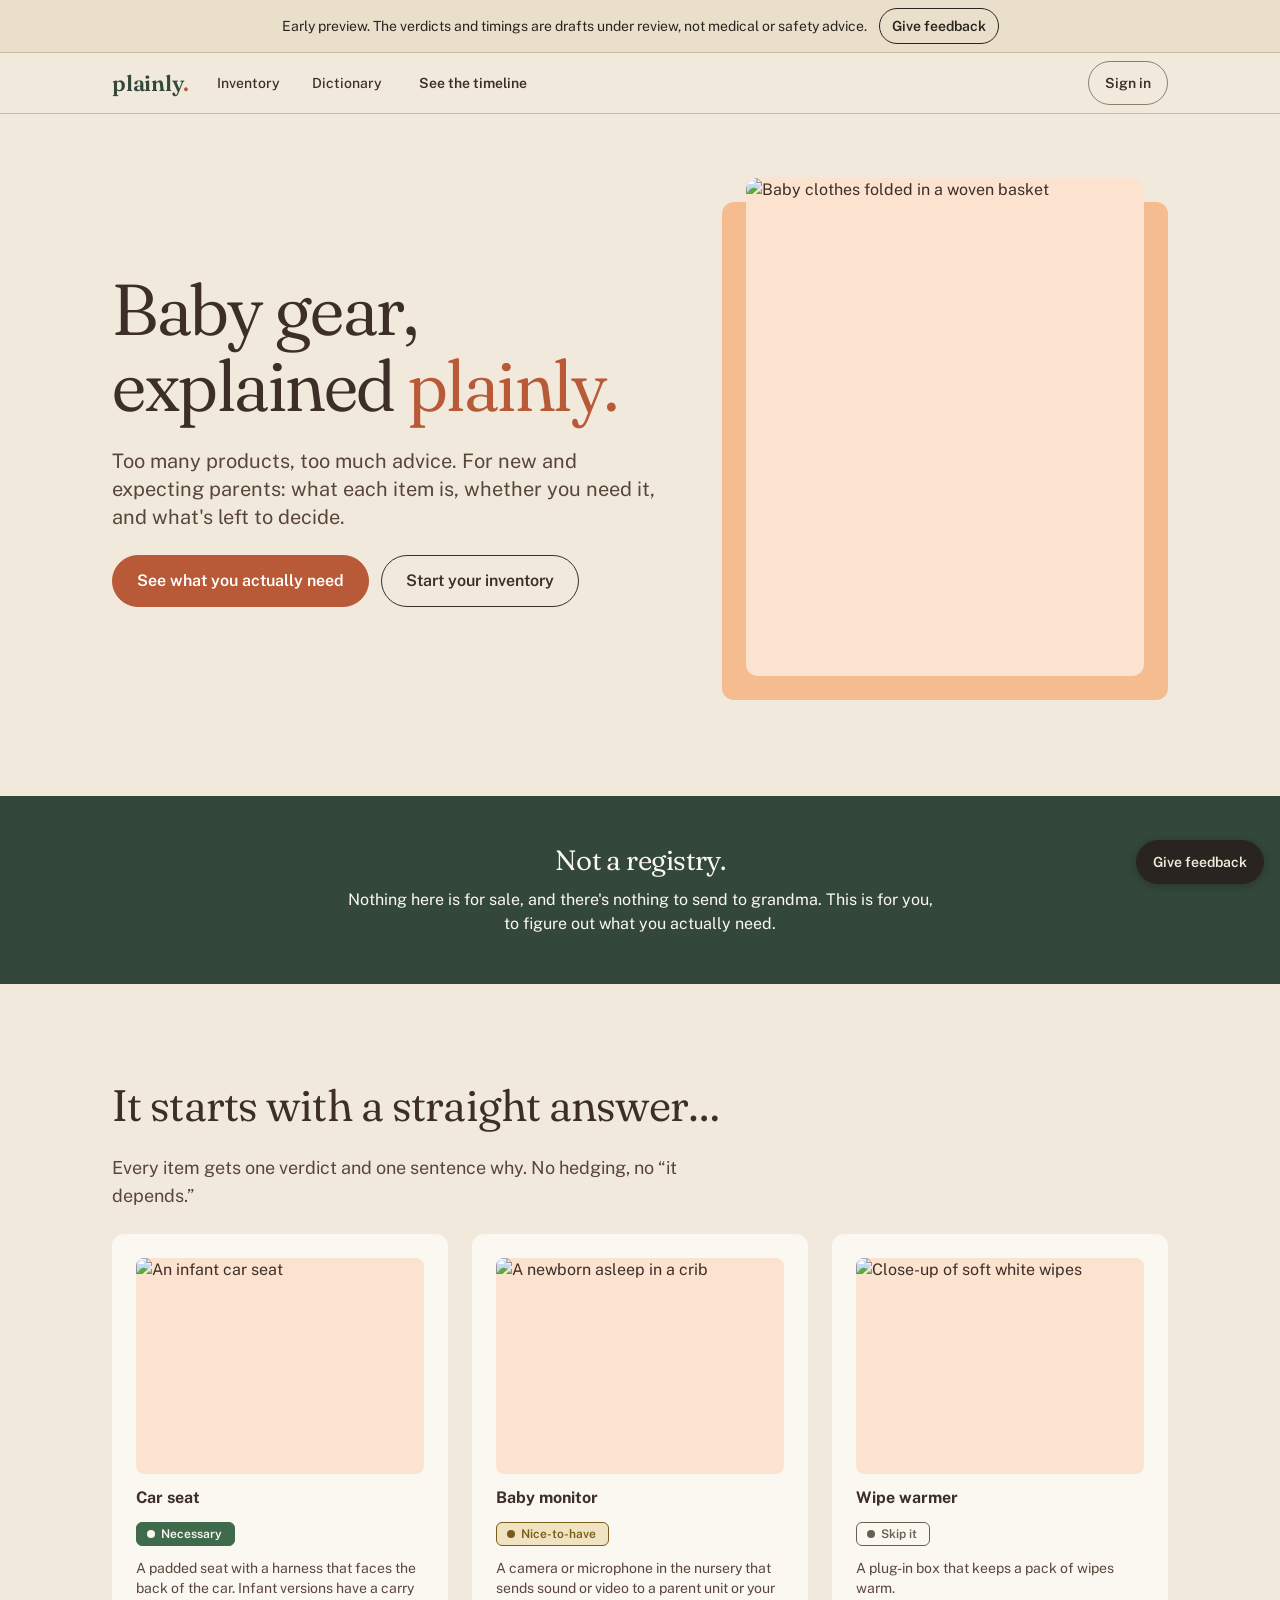
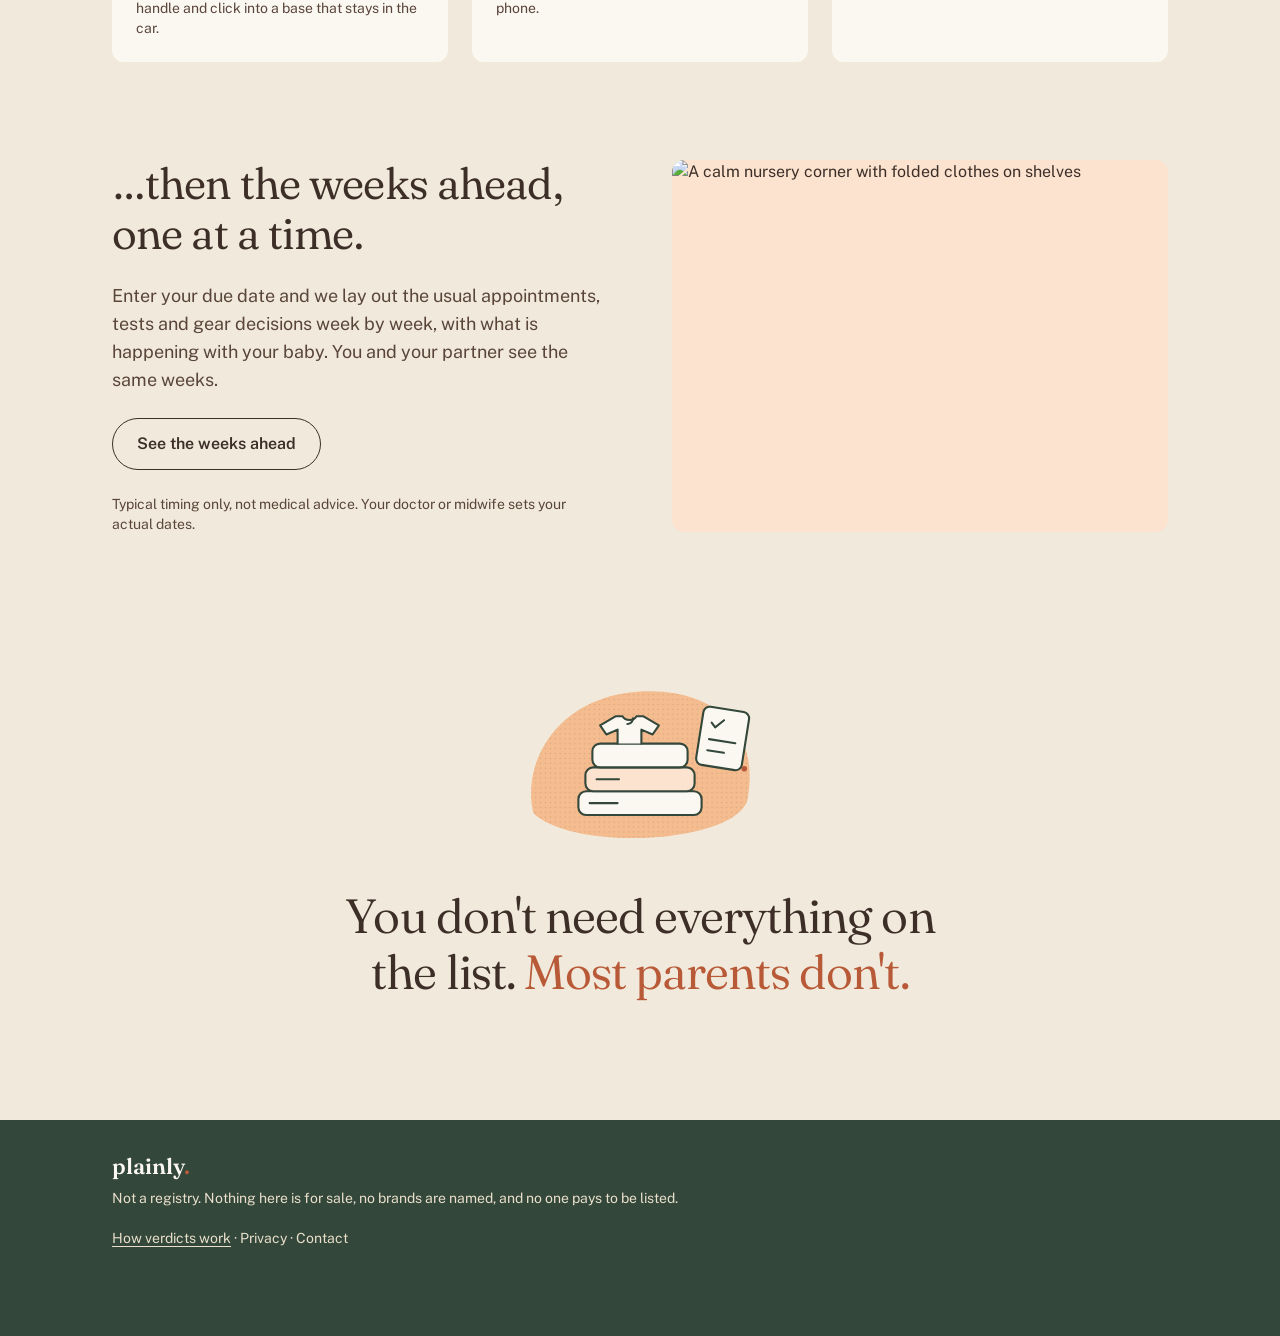
==== index.html @ 9db17088 "Inventory: even 24px card padding, roomier cards, display section headings, Show and search on one r" ====
<!doctype html>
<html lang="en">
<head>
<meta charset="utf-8">
<meta name="viewport" content="width=device-width, initial-scale=1, viewport-fit=cover">
<meta name="robots" content="noindex, nofollow">
<meta name="description" content="Baby gear, explained plainly. What each item is, and whether you need it.">
<style>:root{color-scheme:light} body{margin:0}</style>
<title>Plainly: Baby gear, explained plainly</title>
<link rel="icon" type="image/svg+xml" href="data:image/svg+xml,%3Csvg xmlns='http://www.w3.org/2000/svg' viewBox='0 0 64 64'%3E%3Crect width='64' height='64' rx='14' fill='%2333473A'/%3E%3Ctext x='29' y='44' text-anchor='middle' font-family='Georgia,serif' font-weight='700' font-size='44' fill='%23F1EADC'%3Ep%3C/text%3E%3Ccircle cx='48' cy='41' r='5' fill='%23B85A38'/%3E%3C/svg%3E">
<link rel="preconnect" href="https://fonts.gstatic.com" crossorigin>
<link rel="stylesheet" href="https://fonts.googleapis.com/css2?family=Fraunces:opsz,wght,SOFT@9..144,300..600,0..100&family=Public+Sans:wght@400;500;600;700&display=swap">
<style>
  /* Sizing follows docs/ux-review-wireframe-sizing-01.md: 44px targets, 8 type sizes (12 14 16 20 28 36 40 56), 4px spacing scale. */
  :root{
    /* Brand palette from docs/brand/brand-core.md section 8: oat base, forest secondary, clay accent, mustard CTA, verdict colors. */
    --paper:#F1EADC; --raised:#FBF8F2; --w-ink:#2A2420; --w-soft:#6B5F52; --stroke:#C9BCA3; --control:#8C7F6E; --off:#9A8E7E; --fill:#E9DFCB; --fill-2:#DCD0B8;
    --forest:#33473A; --on-forest:#FBF8F2; --on-forest-soft:#E9DFCB;   /* dark anchor: bands, footer, summary. Never under a clay button (2.2:1) */
    --apricot:#F5BC8F; --apricot-100:#FBE3CF;   /* warm light: hero block, Pregnancy era */
    --mustard:#D9A23A;   /* highlights only, never buttons (brand-core 8) */
    --clay:#B85A38; --clay-hover:#9E4B2E; --on-clay:#FFFFFF;   /* terracotta: priority-1 actions and the logo only */
    --sel:#2A2420; --on-sel:#FBF8F2;   /* selected/pressed states: ink, never brand or verdict colors */
    --r-tag:6px; --r-inner:8px; --r-field:10px; --r-surface:12px; --r-dialog:16px; --r-pill:999px;   /* buttons and chips are pills */
    /* verdict colors: tags only, never on buttons, chips or states. Mustard/gold is reserved for Nice-to-have. */
    --necessary:#3F6B4C; --nice:#7A5C18; --nice-bg:#EFE3C2; --skip:#6B5E50;
    --font-display:'Fraunces', Georgia, serif;
    --font-body:'Public Sans', system-ui, sans-serif;
    --s2:2px; --s4:4px; --s8:8px; --s12:12px; --s16:16px; --s24:24px; --s32:32px; --s20:20px; --s40:40px; --s48:48px; --s64:64px; --s96:96px;   /* spacing scale; sections breathe at 64 (phone) / 96 (desktop), as on wise.com */
    --gutter:16px;
    color-scheme: light;
  }
  *{box-sizing:border-box;}
  html{scroll-padding-top:118px;}
  body{
    margin:0; padding:0; background:var(--paper); color:var(--w-ink); font-family:var(--font-body); font-size:1rem; line-height:1.5rem;
    padding-left:max(0px, env(safe-area-inset-left, 0px)); padding-right:max(0px, env(safe-area-inset-right, 0px));
  }

  /* the prototype frame: one full-width site whose layout responds to its own width via container queries */
  .proto{container-type:inline-size; background:var(--paper); color:var(--w-ink); min-height:100vh; display:flex; flex-direction:column; font-size:1rem; line-height:1.5rem;}
  .proto main{flex:1 0 auto;}
  :where(.proto button, .proto input, .proto select){font:inherit;}
  .proto button:focus-visible, .proto input:focus-visible, .proto select:focus-visible{outline:2px solid var(--w-ink); outline-offset:2px;}
  .sr{position:absolute; width:1px; height:1px; overflow:hidden; clip:rect(0 0 0 0); white-space:nowrap;}
  .sm{font-size:.875rem; line-height:1.25rem; color:var(--w-soft); margin:0;}
  .cap{font-size:.875rem; line-height:1.25rem; font-weight:600; color:var(--w-ink);}

  /* header: two rows on narrow frames, one row from 640px */
  .hdr, .ftr{--edge:max(var(--gutter), calc((100% - 1120px) / 2 + var(--gutter)));}
  .hdr{position:sticky; top:0; z-index:6; display:flex; flex-wrap:wrap; align-items:center; gap:var(--s4) var(--s8); padding:var(--s8) var(--edge); padding-top:max(var(--s8), env(safe-area-inset-top, 0px)); background:var(--paper); border-bottom:1.5px solid var(--stroke);}
  .logo{order:1; margin-right:auto; display:inline-flex; align-items:center; min-height:44px; padding:0 var(--s8) 0 0; border:0; background:none; color:var(--forest); cursor:pointer; font-family:var(--font-display); font-weight:600; font-size:1.375rem; letter-spacing:-0.01em; line-height:1.5rem;}
  .hdr nav{order:3; flex:1 1 100%; display:flex; gap:var(--s8);}
  .navbtn{display:inline-flex; align-items:center; justify-content:center; flex:1 1 0; min-height:44px; padding:0 var(--s8); border:0; background:none; color:inherit; border-radius:var(--r-inner); font-size:.875rem; line-height:1.25rem; font-weight:500; cursor:pointer;}
  .navbtn[aria-current="page"]{font-weight:700; text-decoration:underline; text-underline-offset:5px;}
  .navcta{flex:1.3 1 0; display:inline-flex; align-items:center; justify-content:center; min-height:44px; padding:0 var(--s16); border:1.5px solid transparent; border-radius:var(--r-pill); background:transparent; color:var(--w-ink); font-size:.875rem; line-height:1.25rem; font-weight:600; cursor:pointer; white-space:nowrap;}
  .navcta[aria-current="page"]{text-decoration:underline; text-underline-offset:4px;}
  .navcta .long{display:none;}
  .authbtn{order:2; display:inline-flex; align-items:center; min-height:44px; padding:0 var(--s16); border:1.5px solid var(--control); border-radius:var(--r-pill); background:none; color:inherit; font-size:.875rem; line-height:1.25rem; font-weight:600; cursor:pointer;}
  .acct-menu{position:absolute; right:var(--edge); top:calc(100% - 2px); z-index:2; background:var(--raised); border:1.5px solid var(--stroke); border-radius:var(--r-field); padding:var(--s12) var(--s16); display:grid; gap:var(--s8); min-width:200px;}

  /* pages */
  .page{max-width:1120px; width:100%; margin-inline:auto; padding:var(--s24) var(--gutter) var(--s48); display:grid; gap:var(--s24);}
  .h1{font-family:var(--font-display); font-weight:600; font-size:1.75rem; line-height:2rem; letter-spacing:-0.01em; margin:0; text-wrap:balance;}
  .h1.display{font-size:2.25rem; line-height:2.5rem;}
  .sec-h, .how-h{font-family:var(--font-display); font-weight:600; font-size:1.25rem; line-height:1.5rem; margin:0;}
  .sub{color:var(--w-soft); margin:var(--s4) 0 0;}
  .field{width:100%; min-height:44px; border:1.5px solid var(--control); border-radius:var(--r-field); background:var(--raised); color:inherit; padding:0 var(--s16); font-size:1rem; line-height:1.5rem;}
  textarea.field{padding:var(--s12) var(--s16); min-height:110px;}
  .field::placeholder{color:var(--w-soft); opacity:1;}
  .chips{display:flex; flex-wrap:wrap; gap:var(--s8);}
  .chip{position:relative; display:inline-flex; align-items:center; min-height:36px; padding:0 var(--s12); border:1.5px solid var(--control); border-radius:var(--r-pill); background:var(--raised); color:inherit; font-size:.875rem; line-height:1.25rem; font-weight:500; cursor:pointer;}
  .chip::before{content:""; position:absolute; inset:-4px 0;}
  .chip[aria-pressed="true"]{background:var(--sel); color:var(--on-sel); border-color:var(--sel);}
  /* baby's-age chips: one brand color per age (oat, terracotta, mustard, forest, warm taupe), tint when off, deep fill + white when on */
  .chip.age{gap:6px; padding:0 var(--s16) 0 var(--s12); border-color:transparent; background:var(--a-tint); color:var(--a-ink); font-weight:600;}
  .chip.age[aria-pressed="true"]{background:var(--a-deep); border-color:var(--a-deep); color:#FFFFFF;}
  .chip.age:not([aria-pressed="true"]):hover{background:var(--a-tint); border-color:var(--a-ink);}
  .age-ico{width:16px; height:16px; flex:none; fill:none; stroke:currentColor; stroke-width:1.8; stroke-linecap:round; stroke-linejoin:round;}
  .age-all{--a-tint:#E6DED0; --a-ink:#3D352E; --a-deep:#2A2420;}
  .age-nb{--a-tint:#F2DDD3; --a-ink:#8C4128; --a-deep:var(--clay);}
  .age-m03{--a-tint:#F3E6C6; --a-ink:#6B4F12; --a-deep:#8C6B1F;}
  .age-m36{--a-tint:#DCE3DA; --a-ink:#33473A; --a-deep:#33473A;}
  .age-m6{--a-tint:#E5DDD2; --a-ink:#4E443A; --a-deep:#6B5F52;}
  .controls{display:grid; gap:var(--s12);}
  .az{display:flex; flex-wrap:wrap; gap:var(--s4);}
  .az button{border:0; background:none; color:inherit; font-size:.875rem; line-height:1.25rem; font-weight:600; width:36px; height:44px; cursor:pointer; border-radius:var(--r-tag); text-decoration:underline; text-underline-offset:3px;}
  .letter{font-family:var(--font-display); font-size:1.75rem; line-height:2rem; font-weight:400; color:var(--w-ink); padding:var(--s40) 0 var(--s12); border-bottom:1.5px solid var(--stroke); margin:0;}
  .letter:first-child{padding-top:var(--s8);}

  .img{border:1.5px solid var(--stroke); border-radius:var(--r-inner); background-color:var(--fill);
    background-image:
      linear-gradient(to top right, transparent calc(50% - .75px), var(--stroke) calc(50% - .75px), var(--stroke) calc(50% + .75px), transparent calc(50% + .75px)),
      linear-gradient(to bottom right, transparent calc(50% - .75px), var(--stroke) calc(50% - .75px), var(--stroke) calc(50% + .75px), transparent calc(50% + .75px)); display:block;}
  .thumb{width:48px; height:48px; flex:none;}
  .img.big{aspect-ratio:4/3; width:100%;}

  /* verdict tags: three shapes, not just three glyphs. Necessary is filled, Nice-to-have is outlined with a dot, Skip it is a quiet empty circle. */
  /* verdict tags: 24px, 6px corners (labels, not buttons), roomier inside like Airbnb's tags.
     Same circle icon on all three until an icon set is chosen; the word and the color carry the verdict. */
  .v{display:inline-flex; justify-self:start; width:fit-content; align-items:center; gap:6px; min-height:24px; padding:0 var(--s12) 0 10px; border:1.5px solid var(--stroke); border-radius:var(--r-tag); background:var(--raised); color:var(--w-ink); font-size:.75rem; line-height:1rem; font-weight:600; white-space:nowrap;}
  .mk{display:inline-block; width:8px; height:8px; border-radius:50%; background:currentColor; flex:none;}
  /* verdict colors from brand-core: Necessary green, Nice-to-have gold, Skip it muted warm gray (never red) */
  .v-nec{background:var(--necessary); border-color:var(--necessary); color:var(--raised);}
  .v-nice{border-color:var(--nice); background:var(--nice-bg); color:var(--nice);}
  .v-dep{color:var(--skip); border-color:var(--skip);}
  .have-tag{font-size:.75rem; line-height:1rem; font-weight:600; color:var(--w-ink);}

  .item{border-bottom:1px solid var(--fill-2);}
  .item .item-head{padding:var(--s20) 0;}
  .item-head, .card-head{display:flex; align-items:center; gap:var(--s12); width:100%; min-height:44px; background:none; border:0; color:inherit; text-align:left; cursor:pointer; padding:var(--s12) 0;}
  .txt{display:grid; gap:var(--s4); min-width:0; flex:1;}
  .line1{display:flex; flex-wrap:wrap; align-items:center; gap:var(--s4) var(--s8);}
  .name{font-weight:600;}
  .desc{color:var(--w-soft); font-size:.875rem; line-height:1.375rem; font-weight:400; display:-webkit-box; -webkit-line-clamp:2; -webkit-box-orient:vertical; overflow:hidden;}
  .is-open .desc{display:block; -webkit-line-clamp:unset;}
  .chev{flex:none; transition:transform .15s; font-size:.875rem;}
  .is-open > h3 .chev, .is-open > .item-h .chev{transform:rotate(180deg);}
  h3.item-h, h3.ch{margin:0; font-size:inherit;}
  .detail{padding:var(--s4) 0 var(--s24); display:grid; gap:var(--s16);}
  .detail[hidden]{display:none;}
  .dtext{display:grid; gap:var(--s12); min-width:0;}
  .dtext p{margin:0; line-height:1.625rem;}
  .lead{font-weight:500;}
  .facts{display:grid; grid-template-columns:1fr 1fr; gap:var(--s8); margin:0;}
  .facts.one{grid-template-columns:1fr;}
  .facts div{background:var(--paper); border:0; border-radius:var(--r-inner); padding:var(--s8) var(--s12); display:grid; gap:var(--s2);}
  .facts dt{font-size:.875rem; line-height:1.25rem; font-weight:600; color:var(--w-ink);}
  .facts dd{margin:0; font-weight:600;}
  .safety{background:var(--paper); display:flex; gap:var(--s8); align-items:flex-start; border:0; border-radius:var(--r-inner); padding:var(--s8) var(--s12);}
  .ico{width:16px; height:16px; stroke:currentColor; fill:none; stroke-width:1.6; stroke-linecap:round; stroke-linejoin:round; flex:none; margin-top:var(--s2);}
  .actions{display:flex; flex-wrap:wrap; align-items:center; gap:var(--s8) var(--s12);}
  .btn{display:inline-flex; align-items:center; justify-content:center; min-height:44px; padding:0 var(--s16); border:1.5px solid var(--control); border-radius:var(--r-pill); background:var(--raised); color:inherit; font-size:.875rem; line-height:1.25rem; font-weight:600; cursor:pointer;}
  .btn.primary{background:var(--clay); color:var(--on-clay); border-color:var(--clay);}
  .btn.quiet{border-color:transparent; text-decoration:underline; text-underline-offset:3px;}
  /* priority 2 (as on wise.com): outline only, ink border on a transparent fill; one filled primary per section */
  .btn.secondary, .btn.cta{background:transparent; color:var(--w-ink); border-color:var(--w-ink);}
  .btn.big{min-height:52px; padding:0 var(--s24); border-radius:var(--r-pill); font-size:1rem; line-height:1.5rem;}
  .btn:disabled{border-color:var(--stroke); color:var(--off); cursor:default;}
  .linkbtn{min-height:44px; min-width:88px; margin-inline:calc(var(--s12) * -1); padding:0 var(--s12); border:0; background:none; color:var(--w-soft); font-size:.875rem; line-height:1.25rem; text-decoration:underline; text-underline-offset:3px; cursor:pointer;}

  .sum{background:var(--forest); color:var(--on-forest); border:0; border-radius:var(--r-surface); padding:var(--s20); display:grid; gap:var(--s8);}
  .sum strong{font-size:1.125rem; line-height:1.5rem;}
  .sum .sm{color:var(--on-forest-soft);}
  .ctl-label{display:block; margin-bottom:var(--s8);}
  #ilist{display:grid; gap:var(--s40);}
  .inv-ctl{display:grid; gap:var(--s24);}
  .inv-row{display:grid; gap:var(--s24); align-items:end;}
  .grp{display:grid; gap:var(--s24); align-content:start;}
  .grp > h2{margin:0; padding:0; font-family:var(--font-display); font-size:1.75rem; line-height:2rem; font-weight:400;}
  .cards{display:grid; gap:var(--s16); grid-template-columns:1fr;}
  .card{background:var(--raised); border:0; border-radius:var(--r-surface); padding:var(--s8) var(--s20) var(--s20); display:grid; gap:var(--s16); align-content:start; min-width:0;}
  .card.is-have{background:var(--fill);}
  .card.is-nfu .thumb, .card.is-nfu .name{opacity:.62;}
  .qrow{display:flex; align-items:flex-end; justify-content:space-between; gap:var(--s8); flex-wrap:wrap;}
  .qty{display:grid; gap:var(--s4);}
  .stepper{display:inline-grid; grid-template-columns:44px 56px 44px; border:1.5px solid var(--control); border-radius:var(--r-pill); overflow:hidden;}
  .stepper button{height:44px; border:0; background:var(--raised); color:inherit; font-size:1.25rem; line-height:1.5rem; cursor:pointer;}
  .stepper button:disabled{color:var(--off); cursor:default;}
  .qty-in{height:44px; width:100%; text-align:center; border:0; border-inline:1.5px solid var(--control); background:var(--raised); color:inherit; font-size:1rem; line-height:1.5rem; font-weight:700; -moz-appearance:textfield;}
  .qty-in::-webkit-inner-spin-button, .qty-in::-webkit-outer-spin-button{-webkit-appearance:none; margin:0;}
  .brk{padding-top:var(--s4);}
  .readout{font-weight:600;}
  .mark{display:grid; grid-template-columns:1fr 1fr; border:1.5px solid var(--control); border-radius:var(--r-pill); overflow:hidden; margin-top:var(--s4);}
  .mark button{height:44px; border:0; background:var(--raised); color:inherit; font-size:.875rem; line-height:1.25rem; font-weight:600; cursor:pointer;}
  .mark button + button{border-left:1.5px solid var(--control);}
  .mark button[aria-pressed="true"]{background:var(--sel); color:var(--on-sel);}
  .mark button[aria-pressed="true"]::before{content:"\2713\00a0";}
  .stepper button:focus-visible, .stepper .qty-in:focus-visible, .mark button:focus-visible{outline-offset:-4px;}
  .skip{position:absolute; left:-9999px; top:var(--s8); z-index:20; min-height:44px; padding:0 var(--s16); border:1.5px solid var(--w-ink); border-radius:var(--r-pill); background:var(--w-ink); color:var(--paper); font:600 .875rem/1.25rem var(--font-body); cursor:pointer;}
  .skip:focus{left:var(--s8);}

  .box{background:var(--raised); border:0; border-radius:var(--r-field); padding:var(--s16) var(--s20);}
  .ftr{display:grid; gap:var(--s8); padding:var(--s32) var(--edge) var(--s48); background:var(--forest); color:var(--on-forest-soft); font-size:.875rem; line-height:1.25rem;}
  .ftr .flogo{font-family:var(--font-display); font-weight:600; font-size:1.375rem; line-height:1.75rem; color:var(--on-forest);}
  .ftr .flogo .dot{color:var(--clay);}
  .ftr .flink:focus-visible{outline-color:var(--on-forest);}

  dialog{border:1.5px solid var(--stroke); border-radius:var(--r-dialog); background:var(--raised); color:var(--w-ink); padding:var(--s24); width:min(92vw, 360px); font-family:var(--font-body); font-size:1rem; line-height:1.5rem;}
  dialog::backdrop{background:rgba(0,0,0,.5);}
  /* Inventory item panel: right side on desktop, bottom sheet on phones */
  .ipanel{position:fixed; inset:0 0 0 auto; margin:0; width:min(480px, 100vw); max-width:none; height:100dvh; max-height:none; padding:0; border:0; border-radius:var(--r-dialog) 0 0 var(--r-dialog); background:var(--raised); color:var(--w-ink); box-shadow:-12px 0 40px rgba(42,36,32,.18); overflow:auto; font-family:var(--font-body);}
  .ipanel::backdrop{background:rgba(42,36,32,.32);}
  .ipanel.is-phone{inset:auto 0 0 0; width:100vw; height:92dvh; border-radius:var(--r-dialog) var(--r-dialog) 0 0; box-shadow:0 -12px 40px rgba(42,36,32,.2);}
  .ip-inner{min-height:100%;}
  .ip{position:relative; display:grid; gap:var(--s16); padding:var(--s24) var(--s24) var(--s32);}
  .ip .ph-big{aspect-ratio:4/3;}
  .ip-x{position:absolute; top:var(--s12); right:var(--s12); z-index:1; width:44px; height:44px; border:0; border-radius:var(--r-pill); background:color-mix(in srgb, var(--raised) 88%, transparent); color:inherit; font-size:1.1rem; cursor:pointer;}
  .ip-head{display:grid; gap:var(--s8);}
  .ip-title{margin:0; font-family:var(--font-display); font-weight:400; font-size:1.75rem; line-height:2rem;}
  .ip .dtext{gap:var(--s12);}
  .card.is-panel{box-shadow:0 0 0 2px var(--w-ink);}
  .card-head .chev{font-size:1.1rem;}
  dialog .stack{display:grid; gap:var(--s12);}
  dialog h2{margin:0; font-size:1rem; line-height:1.5rem; font-weight:700;}
  dialog button, dialog input{font-family:inherit;}

  /* home */
  .home{gap:var(--s64); padding-top:var(--s40); padding-bottom:var(--s64);}
  .hero-grid{display:grid; gap:var(--s24); align-items:center;}
  .hero-copy{display:grid; gap:var(--s24); align-content:center;}
  .lead2{text-wrap:pretty; margin:0; font-size:1rem; line-height:1.5rem; color:var(--w-soft); max-width:46ch;}
  .hero-img{aspect-ratio:4/3; width:100%; background-color:var(--apricot); border-color:transparent;}
  .hl{color:var(--clay);}
  /* ---- variant B: lighter, larger serif; warm brown text; story headings; illustration instead of a box ---- */
  .vb{--w-ink:#3D2F28; --w-soft:#5A453B;}
  .vb .h1, .vb .sec-h, .vb .band-h, .vb .era-h{font-weight:360; font-variation-settings:'SOFT' 50; letter-spacing:-0.02em;}
  .vb .h1.display{font-size:3rem; line-height:3.25rem;}
  .vb .sec-h.story{font-size:2rem; line-height:2.375rem;}
  .vb .story-sub{margin:0; max-width:56ch; color:var(--w-soft); font-size:1.125rem; line-height:1.75rem;}
  .vb .hero-art{width:100%; height:auto;}
  .vb .img.tint{background:var(--apricot-100); background-image:none; border-color:transparent;}
  .vb .closer{text-align:center; padding-block:var(--s24); justify-items:center;}
  .vb .closer-art{width:min(280px, 70%); height:auto;}
  .ph{display:block; overflow:hidden; border-radius:var(--r-surface); background:var(--apricot-100);}
  .ph img{display:block; width:100%; height:100%; object-fit:cover;}
  .ph-card{aspect-ratio:4/3; border-radius:var(--r-inner);}
  .ph-thumb{width:48px; height:48px; flex:none; border-radius:var(--r-inner); transition:width .28s ease, margin .28s ease, opacity .18s ease;}
  /* when an item is open its picture is shown large below, so the thumbnail steps aside (header height stays the same) */
  .item.is-open:not(.is-closing) .ph-thumb, .card.is-open:not(.is-closing) .ph-thumb{width:0; margin-right:calc(-1 * var(--s12)); opacity:0;}
  .is-closing .ph-thumb{opacity:0; transition:width .22s ease, margin .22s ease;}   /* slot reopens while the big picture flies back into it */
  @media (prefers-reduced-motion: reduce){ .ph-thumb{transition:none;} }
  .ph-big{aspect-ratio:4/3; width:100%; border-radius:var(--r-inner);}
  .era{display:grid; gap:var(--s16); align-items:center; border-radius:var(--r-surface); padding:var(--s24); margin:var(--s24) 0 0;}
  .era .era-h{margin:0; padding:0; background:none; border-radius:0; color:inherit;}
  .ph-era{aspect-ratio:16/9; border-radius:var(--r-inner);}
  .how-intro{display:grid; gap:var(--s24); align-items:center;}
  .ph-how{aspect-ratio:4/3;}
  .hero-photo{position:relative; padding:0 0 var(--s24) var(--s24);}
  .hero-photo::before{content:""; position:absolute; inset:var(--s24) 0 0 0; background:var(--apricot); border-radius:var(--r-surface);}
  .ph-hero{position:relative; aspect-ratio:4/5; margin:0 var(--s24) 0 0;}
  .ph-weeks{aspect-ratio:4/3;}
  .vb .split{display:grid; gap:var(--s32); align-items:center;}
  .vb .split-copy{display:grid; gap:var(--s24); align-content:start;}
  .vb .closer-line{margin:0; font-family:var(--font-display); font-weight:360; font-size:2rem; line-height:2.5rem; letter-spacing:-0.02em; text-wrap:balance;}   /* one emphasised word in a large headline (clay is 3.85:1 on oat: large text only) */
  .logo .dot{color:var(--clay);}
  /* full-width colour bands: break out of the page column to the frame edges */
  .band{margin-inline:calc(50% - 50cqw); padding:var(--s48) max(var(--gutter), calc(50cqw - 560px + var(--gutter))); display:grid; gap:var(--s12); justify-items:center; text-align:center;}
  .band p{margin:0; max-width:60ch;}
  .band-h{margin:0; font-family:var(--font-display); font-weight:600; font-size:1.75rem; line-height:2rem; text-wrap:balance;}
  .band-forest{background:var(--forest); color:var(--on-forest);}
  .band-left{justify-items:start; text-align:left;}
  .vdef{border-top:4px solid var(--stroke);}
  .vdef-nec{border-top-color:var(--necessary);} .vdef-nice{border-top-color:var(--nice);} .vdef-dep{border-top-color:var(--skip);}
  .sec{display:grid; gap:var(--s24);}
  .cards3{display:grid; grid-template-columns:1fr; gap:var(--s16);}
  .mini{background:var(--raised); border:0; border-radius:var(--r-surface); padding:var(--s20); display:grid; gap:var(--s12); align-content:start;}
  .mini .img{aspect-ratio:16/9;}
  .mini .name{font-weight:700;}
  .how-steps{list-style:none; padding:0; margin:0; display:grid; gap:var(--s16); counter-reset:step;}
  .how-steps li{background:var(--raised); counter-increment:step; border:0; border-radius:var(--r-surface); padding:var(--s20); display:grid; gap:var(--s12); align-content:start;}
  .how-steps li::before{content:counter(step); width:28px; height:28px; border:1.5px solid var(--stroke); border-radius:50%; display:grid; place-items:center; font-weight:700; font-size:.875rem; line-height:1.25rem;}
  .how-steps li span{color:var(--w-soft);}
  .how{display:grid; gap:var(--s16);}
  .vdefs{margin:0; display:grid; gap:var(--s16);}
  .vdefs dd{margin:var(--s8) 0 0;}
  .plain-list{margin:0; padding-left:20px; display:grid; gap:var(--s8);}
  .how-page{max-width:760px;}
  .ftr .flink{min-height:44px; padding:0; border:0; background:none; color:inherit; font:inherit; text-decoration:underline; text-underline-offset:3px; cursor:pointer;}

  /* timeline */
  .notice{background:var(--raised); margin:0; border:0; border-radius:var(--r-field); padding:var(--s16) var(--s20); font-size:.875rem; line-height:1.25rem; color:var(--w-soft);}
  .datebox{display:grid; gap:var(--s8);}
  .daterow{display:flex; gap:var(--s8); align-items:center; flex-wrap:wrap;}
  .daterow .field{width:auto; flex:0 1 190px;}
  .tlctl{display:grid; gap:var(--s8);}
  .tcols{display:grid; grid-template-columns:repeat(5, minmax(0, 1fr)); gap:var(--s24); align-items:start;}
  .tcol{background:var(--raised); border:0; border-radius:var(--r-surface); padding:0 0 var(--s12); display:grid; gap:var(--s8); align-content:start; min-width:0; margin-bottom:var(--s16);}
  .tcols .tcol{margin-bottom:0;}
  .tcol.is-now{border-top:5px solid var(--w-ink);}
  .tcol.past{background-image:repeating-linear-gradient(135deg, transparent 0 7px, var(--fill) 7px 8px);}
  .tcol-h{padding:var(--s12) var(--s12) 0; display:grid; gap:var(--s2);}
  .tcol-h .wk{margin:0; font-size:1rem; line-height:1.5rem; font-weight:700;}
  .tcol-empty{padding:0 var(--s12); margin:0;}
  .tl-gap{margin:0 0 var(--s16); padding:var(--s4);}
  .tl-pager{display:flex; align-items:center; justify-content:space-between; gap:var(--s8); margin-bottom:var(--s16); flex-wrap:wrap;}
  .tc{border:0; border-left:5px solid var(--stroke); border-radius:var(--r-field); padding:var(--s12) var(--s16) 0; margin:0 var(--s8); display:grid; gap:var(--s4); background:var(--raised); min-width:0;}
  .tc-gear{border-left-color:var(--clay);}
  .tc-visit, .tc-test{border-left-color:var(--w-ink);}
  .tc-top{display:flex; justify-content:space-between; align-items:center; gap:var(--s8); flex-wrap:wrap;}
  .tc-label{display:inline-flex; align-items:center; gap:var(--s4); font-size:.875rem; line-height:1.25rem; font-weight:600; color:var(--w-ink);}
  .tc-label .ico{margin-top:0;}
  .tc-tag{font-size:.75rem; line-height:1rem; font-weight:600; border:1.5px dashed var(--stroke); border-radius:var(--r-tag); padding:0 var(--s8);}
  .tc-title{margin:0; font-size:.875rem; line-height:1.25rem; font-weight:700;}
  .tc-time{margin:0; font-size:.875rem; line-height:1.25rem; color:var(--w-soft);}
  .tc-pill{margin:var(--s4) 0 0;}
  .tc-more{justify-self:start; min-height:44px; min-width:88px; padding:0; border:0; background:none; text-align:left; font-size:.875rem; line-height:1.25rem; font-weight:600; text-decoration:underline; text-underline-offset:3px; cursor:pointer; color:inherit;}
  .tc-detail{display:grid; gap:var(--s8); font-size:.875rem; line-height:1.25rem; padding:var(--s8) 0 var(--s12); border-top:1px dashed var(--stroke);}
  .tc-detail[hidden]{display:none;}
  .tc-detail p{margin:0;}
  .srcs{margin:0; padding-left:18px; display:grid; gap:var(--s4); font-size:.875rem; line-height:1.25rem;}
  .srcs li{min-height:24px;}
  .srcs a{display:inline-block; padding:2px 0; color:inherit; overflow-wrap:anywhere;}
  #tlbody{min-width:0;}
  .tl{background:var(--raised); border-radius:var(--r-surface); padding:var(--s20) 0 var(--s16); display:grid; gap:var(--s12); min-width:0;}
  .tl-nav{display:flex; flex-wrap:wrap; align-items:center; justify-content:space-between; gap:var(--s8); padding-inline:var(--s20);}
  .tl-nav .btns{display:flex; gap:var(--s8);}
  .tl-nav .btn[data-dir]{min-width:44px; padding:0;}
  .track{position:relative; overflow-x:auto; scroll-snap-type:x mandatory; scroll-padding-inline:var(--s20); padding:var(--s4) var(--s20) var(--s12); overscroll-behavior-x:contain;}
  .track:focus-visible{outline:2px solid var(--w-ink); outline-offset:-2px;}
  .tgrid{--colw:clamp(260px, 80cqi, 320px); display:grid; grid-template-columns:repeat(var(--cols), var(--colw)); column-gap:var(--s16); width:max-content;}
  .tgrid > .era-l{grid-row:1; margin:0 0 var(--s8); padding:0 0 var(--s8); font-family:var(--font-display); font-weight:400; font-size:1.25rem; line-height:1.5rem; border-bottom:1.5px solid var(--stroke);}
  .tgrid > .era-l span{position:sticky; left:var(--s20);}
  .lanes{grid-row:2; grid-column:1 / -1; display:grid; grid-template-columns:subgrid; grid-auto-rows:50px; padding-bottom:var(--s8); transition:grid-template-rows .2s ease;}
  .lanes .bar{align-self:start;}
  .bar.is-off{visibility:hidden;}
  .bar{display:flex; flex-direction:column; align-items:center; justify-content:center; text-align:center; gap:0; min-width:0; min-height:44px; padding:var(--s4) var(--s12); border:0; border-radius:8px; font:inherit; font-size:.875rem; line-height:1.25rem; cursor:pointer;}
  .bar-in{display:grid; justify-items:center; max-width:100%; min-width:0; will-change:transform;}
  .bar b{font-weight:600; max-width:100%; overflow:hidden; text-overflow:ellipsis; white-space:nowrap;}
  .bar span{font-size:.8125rem; opacity:.9;}
  .bar-visit{background:var(--forest); color:var(--on-forest);}
  .bar-test{background:var(--fill-2); color:var(--w-ink);}
  .bar-gear{background:var(--paper); color:var(--w-ink); box-shadow:inset 0 0 0 1.5px var(--stroke);}
  .bar[aria-expanded="true"]{box-shadow:inset 0 0 0 3px var(--clay);}
  .bar:hover b{text-decoration:underline; text-underline-offset:3px;}
  .wk{grid-row:3; align-self:start; scroll-snap-align:start; border-radius:var(--r-surface); padding:var(--s20); display:grid; gap:var(--s16); align-content:start; min-width:0; --sec:var(--w-soft); scroll-margin-inline:var(--s20);}
  .t-peach{background:var(--apricot-100);}
  .t-oat{background:var(--fill);}
  .t-apricot{background:var(--apricot); --sec:var(--w-ink);}   /* grey text is only 3.7:1 on apricot, so secondary text stays ink */
  .t-paper{background:var(--paper);}
  .t-forest{background:var(--forest); color:var(--on-forest); --sec:var(--on-forest-soft);}
  .wk.is-now{box-shadow:inset 0 0 0 3px var(--w-ink);}
  .t-forest.is-now{box-shadow:inset 0 0 0 3px var(--apricot);}
  .wk:focus{outline:2px solid var(--w-ink); outline-offset:2px;}
  .wk-top{display:grid; gap:var(--s2);}
  .wk-n{margin:0; font-family:var(--font-display); font-weight:400; font-size:1.75rem; line-height:2rem; letter-spacing:-0.01em;}
  .wk .sm, .wk .cap{color:var(--sec);}
  .wk p{margin:0; line-height:1.625rem;}
  .wk-sec{display:grid; gap:var(--s4);}
  .wk-sec h4, .wk-top p{margin:0;}
  .wk .tc-detail{border-top-color:currentColor;}
  .wk .srcs a, .tl-detail .srcs a{color:inherit;}
  .now-tag{font-size:.875rem; line-height:1.25rem; font-weight:700;}
  .tl-any{margin:0 var(--s20); padding:var(--s12) var(--s16); border-radius:var(--r-inner); background:var(--paper);}
  .tl-detail{margin:0 var(--s20); padding:var(--s16) var(--s20) var(--s20); border-radius:var(--r-inner); background:var(--paper); display:grid; gap:var(--s8);}
  .tl-detail[hidden]{display:none;}
  .tl-detail h2{margin:0; font-family:var(--font-display); font-weight:400; font-size:1.25rem; line-height:1.5rem;}
  .tl-detail p{margin:0;}
  .wlist{list-style:none; margin:0; padding:0; display:grid; gap:var(--s12);}
  .wi{display:flex; gap:var(--s12); align-items:flex-start;}
  .wi .ico{margin-top:4px;}
  .wi-txt{display:grid; gap:var(--s2); min-width:0; flex:1;}
  .wi-title{font-weight:600;}
  .wk-head{display:flex; align-items:center; gap:var(--s8);}
  .wk-head .btn{min-width:44px; padding:0;}
  .wk-title{flex:1; display:grid; gap:var(--s4); min-width:0;}
  .wk-group{display:grid; gap:var(--s8); margin-top:var(--s12);}
  .wk-group > h2{margin:0;}
  .wk-cards{display:grid; gap:var(--s16);}
  .wk-cards .tc{margin:0;}

  /* hover */
  .navbtn:hover, .authbtn:hover, .navcta:hover, .chip:not([aria-pressed="true"]):hover, .linkbtn:hover, .btn:hover:not(.primary):not(:disabled){background-color:var(--fill);}
  .item-head:hover .name, .card-head:hover .name{text-decoration:underline; text-underline-offset:3px;}
  .btn.primary:hover{background:var(--clay-hover); border-color:var(--clay-hover);}

  @container (min-width: 640px){
    .vb .h1.display{font-size:4.5rem; line-height:4.75rem;}
    .vb .sec-h.story{font-size:2.75rem; line-height:3.125rem;}
    .vb .closer-line{font-size:3rem; line-height:3.5rem;}
    .vb .split{grid-template-columns:1fr 1fr; gap:var(--s64);}
    .era{grid-template-columns:1fr 1.2fr; padding:var(--s32);}
    .how-intro{grid-template-columns:1.2fr 1fr; gap:var(--s48);}
    .card .ph-thumb, .item .ph-thumb{width:64px; height:64px;}
    .hdr, .ftr, .page{--gutter:32px;}
    .hdr{flex-wrap:nowrap;}
    .logo{order:0; margin-right:0;}
    .hdr nav{order:0; flex:1 1 auto;}
    .navbtn{flex:0 0 auto; padding:0 var(--s12);}
    .navcta{flex:0 0 auto;}
    .navcta .long{display:inline;}
    .navcta .short{display:none;}
    .authbtn{order:0;}
    .h1{font-size:2.5rem; line-height:2.75rem;}
    .h1.display{font-size:3.5rem; line-height:3.75rem;}
    .sec-h, .how-h{font-size:1.75rem; line-height:2rem;}
    .page{padding:var(--s48) var(--gutter) var(--s96); gap:var(--s32);}
    .home{gap:var(--s96); padding-top:var(--s64);}
    .card{padding:var(--s12) var(--s24) var(--s24);}   /* + the 12px head padding = 24 on every side, as on Wise cards */
    .inv-row{grid-template-columns:auto minmax(240px, 1fr);}
    .mini, .how-steps li, .sum{padding:var(--s24);}
    .detail{grid-template-columns:minmax(0, 230px) 1fr; gap:var(--s32); align-items:start;}
    .cards{grid-template-columns:repeat(2, 1fr); gap:var(--s24);}
    #ilist{gap:var(--s64);}
    .controls{grid-template-columns:1fr auto; align-items:start;}
    .controls .field{grid-column:1 / -1;}
    .hero-grid{grid-template-columns:1.1fr .9fr; gap:var(--s64);}
    .lead2{font-size:1.25rem; line-height:1.75rem;}
    .cards3{grid-template-columns:repeat(3, 1fr); gap:var(--s24);}
    .mini .img{aspect-ratio:1;}
    .how-steps{grid-template-columns:repeat(3, 1fr); gap:var(--s24);}
    .wk-cards{grid-template-columns:repeat(2, minmax(0, 1fr)); gap:var(--s24);}
    .tlctl{grid-template-columns:1fr auto; align-items:center; gap:var(--s16);}
  }
  @container (min-width: 900px){
    .cards{grid-template-columns:repeat(3, 1fr);}
    .card.is-open{grid-column:1 / -1;}
  }
  @container (min-width: 640px) and (max-width: 899px){
    .card.is-open{grid-column:1 / -1;}
  }
  @media (min-width: 640px){
    html{scroll-padding-top:78px;}
  }

  /* standalone extras: draft banner and feedback form (same sizing rules as the prototype: 44px targets, 14px minimum for grey text) */
  .banner{display:flex; flex-wrap:wrap; justify-content:center; align-items:center; gap:var(--s4) var(--s12); padding:var(--s8) var(--s16); border-bottom:1.5px solid var(--stroke); background:var(--fill); color:var(--w-ink); font-size:.875rem; line-height:1.25rem;}
  .banner p{margin:0;}
  .banner button{position:relative; min-height:36px; font:inherit; font-size:.875rem; line-height:1.25rem; font-weight:600; padding:0 var(--s12); border:1.5px solid var(--w-ink); border-radius:999px; background:none; color:var(--w-ink); cursor:pointer;}
  .banner button::before{content:""; position:absolute; inset:-4px 0;}
  .fb-fab{position:fixed; right:max(16px, env(safe-area-inset-right, 0px)); bottom:max(16px, env(safe-area-inset-bottom, 0px)); z-index:5; min-height:44px; border:1.5px solid var(--w-ink); background:var(--w-ink); color:var(--paper); border-radius:999px; padding:0 var(--s16); font:600 .875rem/1.25rem var(--font-body); cursor:pointer; box-shadow:0 2px 8px rgba(0,0,0,.25);}
  .banner button:focus-visible, .fb-fab:focus-visible, #fb button:focus-visible, #fb input:focus-visible, #fb select:focus-visible, #fb textarea:focus-visible{outline:2px solid var(--w-ink); outline-offset:2px;}
  #fb{max-height:92vh; overflow:auto;}
  #fb form{display:grid; gap:var(--s12);}
  #fb label, #fb fieldset{display:grid; gap:var(--s4); font-size:.875rem; line-height:1.25rem; font-weight:600; border:0; padding:0; margin:0; min-width:0;}
  #fb legend{padding:0; margin-bottom:var(--s4);}
  #fb .opts{display:flex; flex-wrap:wrap; gap:0 var(--s16);}
  #fb .opts label{display:inline-flex; align-items:center; gap:var(--s8); min-height:44px; font-weight:500;}
  #fb .opts input{width:20px; height:20px; margin:0;}
  #fb textarea.field{min-height:110px; resize:vertical; font-family:inherit;}
  #fb .row{display:flex; flex-wrap:wrap; gap:var(--s8);}
  #fb .note{font-size:.875rem; line-height:1.25rem; color:var(--w-soft); margin:0;}
  #fb-status{min-height:1.25rem; font-size:.875rem; line-height:1.25rem; margin:0;}
  .hp{position:absolute; left:-9999px; width:1px; height:1px; overflow:hidden;}
  .ftr{padding-bottom:calc(var(--s16) + 60px);}

</style>
</head>
<body>


<div class="banner" role="note">
  <p>Early preview. The verdicts and timings are drafts under review, not medical or safety advice.</p>
  <button type="button" id="fb-open-banner">Give feedback</button>
</div>

<div class="proto" id="proto" data-device="desktop">
  <button type="button" class="skip" data-action="skip">Skip to content</button>
  <header class="hdr" id="hdr"></header>
  <main id="view"></main>
  <dialog id="ipanel" class="ipanel" aria-labelledby="ipanel-title"><div class="ip-inner" id="ipanel-body"></div></dialog>
  <footer class="ftr">
    <span class="flogo" aria-hidden="true">plainly<span class="dot">.</span></span>
    <span>Not a registry. Nothing here is for sale, no brands are named, and no one pays to be listed.</span>
    <span><button type="button" class="flink" data-nav="verdicts">How verdicts work</button> · Privacy · Contact</span>
  </footer>
</div>

<dialog id="sheet" aria-labelledby="sheet-title">
  <div class="stack">
    <h2 id="sheet-title">Sign in to keep your inventory</h2>
    <button type="button" class="btn primary" data-sheet="signin">Continue with Google</button>
    <span class="sm" style="text-align:center">or</span>
    <input class="field" type="email" id="sheet-email" placeholder="Email" aria-label="Email">
    <button type="button" class="btn" data-sheet="signin">Email me a link</button>
    <p class="sm">Not a registry. Nothing is shared or for sale.</p>
    <button type="button" class="btn quiet" data-sheet="notnow">Not now</button>
  </div>
</dialog>

<button type="button" class="fb-fab" id="fb-open">Give feedback</button>
<dialog id="fb" aria-labelledby="fb-title">
  <form id="fb-form" novalidate>
    <h2 id="fb-title" style="margin:0; font-size:1rem; line-height:1.5rem;">Share your feedback</h2>
    <label>What was confusing, missing or useful?
      <textarea class="field" id="fb-message" name="message" maxlength="2000" required></textarea>
    </label>
    <fieldset>
      <legend>Did it make sense at first glance?</legend>
      <div class="opts">
        <label><input type="radio" name="clear" value="Yes"> Yes</label>
        <label><input type="radio" name="clear" value="Partly"> Partly</label>
        <label><input type="radio" name="clear" value="No"> No</label>
      </div>
    </fieldset>
    <label>I am
      <select class="field" name="role">
        <option value="">Choose one (optional)</option>
        <option>Expecting a baby</option>
        <option>A new parent</option>
        <option>Something else</option>
      </select>
    </label>
    <label>Email, only if you'd like a reply
      <input class="field" type="email" name="email" maxlength="200" autocomplete="email">
    </label>
    <div class="hp" aria-hidden="true"><label>Website <input type="text" name="website" tabindex="-1" autocomplete="off"></label></div>
    <p class="note">Please don't include health details about you or your baby. We use this only to improve Plainly.</p>
    <p id="fb-status" role="status" aria-live="polite"></p>
    <div class="row">
      <button type="submit" class="btn primary" id="fb-send">Send feedback</button>
      <button type="button" class="btn" id="fb-cancel">Cancel</button>
    </div>
  </form>
</dialog>

<script>
(function(){
  'use strict';

  var ITEMS = [{"slug":"baby-bathtub","name":"Baby bathtub","category":"diapering-bath","verdict":"nice-to-have","reason":"It makes the first wobbly baths less awkward. A sink works too.","when":"first-weeks","desc":"A small plastic tub, often with a sloped insert that holds a newborn.","aliases":[],"advised":false,"safety":null,"more":"Until the umbilical cord stump falls off, usually within one to two weeks, a sponge bath with a warm washcloth is all your baby needs. After that, about three baths a week is plenty, since more can dry out their skin. Keep one hand on your baby the whole time, and never step away mid-bath.","sources":[{"name":"AAP: Bathing your newborn","url":"https://www.healthychildren.org/English/ages-stages/baby/bathing-skin-care/Pages/Bathing-Your-Newborn.aspx"}],"needsSource":true},{"slug":"baby-carrier","name":"Baby carrier or wrap","category":"travel","verdict":"nice-to-have","reason":"Being hands-free is a real relief, but fit is personal, so try one on before buying.","when":"first-weeks","desc":"Fabric that holds your baby against your chest. Wraps are a long piece of cloth you tie; structured carriers buckle.","aliases":["sling","wrap"],"advised":false,"safety":null,"more":"Parents use one for walks, chores, or settling a baby who only wants to be held. Wraps tend to suit the newborn months; buckled carriers are quicker to put on and often last into toddlerhood. Whichever you use, you should always be able to see your baby's face, with their chin up off their chest.","sources":[{"name":"CPSC: Safe babywearing","url":"https://www.cpsc.gov/Newsroom/News-Releases/2011/CPSC-Educates-New-Parents-on-Safe-BabywearingInfant-suffocation-deaths-in-slings-prompt-renewed-effort-to-warn-moms-and-dads"}],"needsSource":true},{"slug":"baby-gates","name":"Baby gates","category":"safety","verdict":"necessary","reason":"Only if you have stairs, and not until your baby starts moving, so it can wait.","when":"3-6-months","desc":"Gates that block stairs or doorways, either pressure-mounted or screwed into the wall.","aliases":["stair gate"],"advised":false,"safety":null,"more":"The usual spots are the top and the bottom of the stairs, plus any room you'd rather keep closed off, like the kitchen. At the top of the stairs, use a gate that screws into the wall, not one held by pressure. Pressure gates are fine between rooms, and easy to move when you need to.","sources":[{"name":"AAP: Home safety","url":"https://www.healthychildren.org/English/safety-prevention/at-home/Pages/home-safety-heres-how.aspx"},{"name":"CPSC: Childproofing your home","url":"https://www.cpsc.gov/safety-education/safety-guides/kids-and-babies/Childproofing-Your-Home"}],"needsSource":true},{"slug":"baby-monitor","name":"Baby monitor","category":"gadgets","verdict":"nice-to-have","reason":"Useful once your baby sleeps out of earshot. If they're in your room, you're the monitor.","when":"first-weeks","desc":"A camera or microphone in the nursery that sends sound or video to a parent unit or your phone.","aliases":[],"advised":false,"safety":null,"more":"Video lets you check on your baby without opening the door. Wherever the camera goes, keep it and its cord at least three feet from any part of the crib. If yours connects to Wi-Fi, change the default password when you set it up.","sources":[{"name":"CPSC: Monitor cords and cribs, 2011 recall","url":"https://www.cpsc.gov/Recalls/2011/two-strangulation-deaths-prompt-summer-infant-to-recall-video-baby-monitors-with-cords"}],"needsSource":true},{"slug":"baby-shoes","name":"Baby shoes","category":"clothes","verdict":"skip-it","reason":"Babies who can't walk don't need shoes. Socks keep feet warm.","when":"3-6-months","desc":"Small soft or hard-soled shoes sized for infants.","aliases":[],"advised":false,"safety":null,"more":"Before your baby walks, their feet develop best bare or in socks. Once they walk outside, a first pair should be comfortable, with a non-skid sole and a little room to grow. Feet grow fast at this age, so check the fit about once a month.","sources":[{"name":"AAP: Shoes for toddlers","url":"https://www.healthychildren.org/English/ages-stages/toddler/Pages/Shoes-for-Active-Toddlers.aspx"}],"needsSource":true},{"slug":"bassinet","name":"Bassinet","category":"furniture-sleep","verdict":"nice-to-have","reason":"A crib or play yard in your room does the same job.","when":"before-birth","desc":"A small bed on legs that fits next to yours for the first few months.","aliases":["moses basket"],"advised":false,"safety":null,"more":"The AAP recommends sharing a room with your baby for at least the first six months. A bassinet is meant for babies up to about five months, or until they can push up on their hands and knees, whichever comes first. Plan for the next bed to go in your room too. Check the label for its weight limit.","sources":[{"name":"AAP: Safe sleep for babies","url":"https://www.healthychildren.org/English/ages-stages/baby/sleep/Pages/a-parents-guide-to-safe-sleep.aspx"},{"name":"CPSC: Bassinet safety standard","url":"https://www.cpsc.gov/content/cpsc-approves-new-federal-safety-standard-for-bassinets-and-cradles"}],"needsSource":true},{"slug":"bodysuits","name":"Bodysuits","category":"clothes","verdict":"necessary","reason":"The everyday base layer. Six to eight in each early size is plenty.","when":"before-birth","desc":"A one-piece top that snaps between the legs, so it stays tucked.","aliases":["onesie"],"advised":false,"safety":null,"more":"Short-sleeved ones go under everything; long-sleeved ones work on their own in cooler weather. After a messy diaper, the shoulder flaps let you pull the bodysuit off downward, over the legs instead of the head. Sizes are labeled by age, but the weight range on the tag is the better guide.","needsSource":false},{"slug":"bottle-sterilizer","name":"Bottle sterilizer","category":"feeding","verdict":"skip-it","reason":"Boiling water or a dishwasher's hot cycle does the same job.","when":"first-weeks","desc":"A countertop or microwave device that steams bottles and pump parts clean.","aliases":[],"advised":false,"safety":null,"more":"Wash bottles and nipples after every feed. For most babies, hot soapy water or a dishwasher with hot water and a heated-dry cycle is enough. The CDC suggests sanitizing at least once a day for babies under two months, born early, or with a weakened immune system. Boiling them for five minutes does it.","sources":[{"name":"CDC: Cleaning infant feeding items","url":"https://www.cdc.gov/hygiene/about/clean-sanitize-store-infant-feeding-items.html"}],"needsSource":true},{"slug":"bottle-warmer","name":"Bottle warmer","category":"feeding","verdict":"skip-it","reason":"A bowl of warm water does the same thing, and many babies take milk at room temperature.","when":"first-weeks","desc":"A small electric device that heats a bottle of milk.","aliases":[],"advised":false,"safety":null,"more":"However you warm milk, test a few drops on the inside of your wrist first: it should feel warm, not hot. Skip the microwave, which heats unevenly and can leave hot spots. Once breast milk has been warmed, use it within two hours.","sources":[{"name":"CDC: Handling breast milk","url":"https://www.cdc.gov/breastfeeding/breast-milk-preparation-and-storage/handling-breastmilk.html"}],"needsSource":true},{"slug":"bottles","name":"Bottles","category":"feeding","verdict":"necessary","reason":"You'll need them for formula or pumped milk, and even nursing parents use a few so someone else can feed.","when":"before-birth","desc":"Plastic or glass bottles with a soft nipple. Newborns use the slowest-flow nipple.","aliases":[],"advised":false,"safety":null,"more":"Start with two or three of one kind before buying a full set, since some babies are picky about nipple shape. Wash bottles and nipples after every feed, by hand in hot soapy water or in a dishwasher.","sources":[{"name":"CDC: Cleaning infant feeding items","url":"https://www.cdc.gov/hygiene/about/clean-sanitize-store-infant-feeding-items.html"}],"needsSource":true},{"slug":"bouncer","name":"Bouncer or rocker","category":"furniture-sleep","verdict":"nice-to-have","reason":"A safe spot to set your baby down awake for a few minutes. Not for sleep.","when":"first-weeks","desc":"A low, reclined seat on a springy frame that bounces or rocks as your baby moves.","aliases":[],"advised":false,"safety":null,"more":"Always buckle the harness, and set it on the floor, never on a table, counter, bed, or sofa. If your baby falls asleep in it, move them to their crib or bassinet, flat on their back. Stop using it once your baby can sit up on their own or reaches the weight limit on the label.","sources":[{"name":"CPSC: Bouncer seat safety standard","url":"https://www.cpsc.gov/Newsroom/News-Releases/2018/New-Federal-Standard-to-Improve-Safety-of-Infant-Bouncer-Seats-Takes-Effect"},{"name":"AAP: Safe sleep for babies","url":"https://www.healthychildren.org/English/ages-stages/baby/sleep/Pages/a-parents-guide-to-safe-sleep.aspx"}],"needsSource":true},{"slug":"breast-pump","name":"Breast pump","category":"feeding","verdict":"nice-to-have","reason":"Most US health plans cover one, so check before buying.","when":"first-weeks","desc":"A hand or electric pump that draws breast milk into a bottle.","aliases":[],"advised":false,"safety":null,"more":"A double electric pump is quicker if you'll pump often, say after going back to work. A hand pump is fine for the occasional bottle. The part that touches the breast, the flange or shield, comes in sizes. The nipple should sit centered in it without pinching. Pumping shouldn't hurt; if it does, a lactation consultant can help.","sources":[{"name":"FDA: Choosing a breast pump","url":"https://www.fda.gov/medical-devices/breast-pumps/choosing-breast-pump"},{"name":"FDA: Breast pump injury and infection","url":"https://www.fda.gov/medical-devices/breast-pumps/injury-and-infection"}],"needsSource":true},{"slug":"burp-cloths","name":"Burp cloths","category":"feeding","verdict":"necessary","reason":"You'll go through several a day. Any soft cloth works.","when":"before-birth","desc":"Absorbent cloths you put over your shoulder when burping your baby.","aliases":[],"advised":false,"safety":null,"more":"Plain cotton cloth diapers, the flat or folded kind, are cheap, absorbent, and work as well as anything sold for burping. Keep one wherever you feed: by the bed, on the couch, in the bag. They also make a quick clean layer under your baby's head on someone else's sofa or shoulder.","needsSource":false},{"slug":"car-seat-mirror","name":"Car seat mirror","category":"travel","verdict":"skip-it","reason":"Add-ons aren't crash-tested with your seat, and you shouldn't be watching the back seat while driving.","when":"before-birth","desc":"A mirror that straps to the back-seat headrest so you can see a rear-facing baby from the driver's seat.","aliases":[],"advised":false,"safety":null,"more":"Not seeing your baby's face takes getting used to, but a rear-facing seat is the safest way for a young baby to ride. If you need to check on them, pull over somewhere safe. On longer drives, an adult in the back seat can keep an eye on things.","sources":[{"name":"AAP: Car safety seats","url":"https://www.healthychildren.org/English/safety-prevention/on-the-go/Pages/Car-Safety-Seats-Information-for-Families.aspx"}],"needsSource":true},{"slug":"car-seat-stroller-frame","name":"Car seat stroller frame","category":"travel","verdict":"nice-to-have","reason":"Handy for the first months, but it's outgrown when the infant car seat is.","when":"before-birth","desc":"A lightweight wheeled frame with no seat of its own. Your infant car seat clicks straight into it.","aliases":["snap-and-go"],"advised":false,"safety":null,"more":"It suits short errands: your baby goes from car to stroller and back without leaving the seat. Not every car seat fits every frame, so check that yours does. Car seats are made for travel, not sleep. If your baby falls asleep in one, move them to a firm, flat surface on their back as soon as you can.","sources":[{"name":"AAP: Car safety seats","url":"https://www.healthychildren.org/English/safety-prevention/on-the-go/Pages/Car-Safety-Seats-Information-for-Families.aspx"},{"name":"AAP: Safe sleep for babies","url":"https://www.healthychildren.org/English/ages-stages/baby/sleep/Pages/a-parents-guide-to-safe-sleep.aspx"}],"needsSource":true},{"slug":"car-seat","name":"Car seat","category":"travel","verdict":"necessary","reason":"Every US state requires one, and many hospitals check before you drive home.","when":"before-birth","desc":"A padded seat with a harness that faces the back of the car. Infant versions have a carry handle and click into a base that stays in the car.","aliases":["infant car seat","baby capsule"],"advised":false,"safety":null,"more":"Install the base a few weeks before your due date, and have a certified car seat technician check it. Fire stations, hospitals and community programs often do this for free. Keep your baby rear-facing up to the seat's rear-facing height or weight limit. In cold weather, buckle them in thin layers, then lay a blanket or coat over the straps.","sources":[{"name":"NHTSA: Car seats and booster seats","url":"https://www.nhtsa.gov/equipment/car-seats-and-booster-seats"},{"name":"AAP: Car safety seats","url":"https://www.healthychildren.org/English/safety-prevention/on-the-go/Pages/Car-Safety-Seats-Information-for-Families.aspx"}],"needsSource":true},{"slug":"changing-pad","name":"Changing pad","category":"diapering-bath","verdict":"nice-to-have","reason":"A towel on the floor works in a pinch.","when":"before-birth","desc":"A contoured, wipeable pad you put on a dresser or the floor for diaper changes.","aliases":[],"advised":false,"safety":null,"more":"Set out everything you need before you start, so you never have to step away. Keep one hand on your baby the whole time, even if the pad has a strap. A towel on top saves washing the cover after every change.","sources":[{"name":"AAP: Make baby's room safe","url":"https://www.healthychildren.org/English/safety-prevention/at-home/Pages/Make-Babys-Room-Safe.aspx"},{"name":"AAP: Changing diapers","url":"https://www.healthychildren.org/English/ages-stages/baby/diapers-clothing/Pages/Changing-Diapers.aspx"}],"needsSource":true},{"slug":"changing-table","name":"Changing table","category":"furniture-sleep","verdict":"skip-it","reason":"A changing pad on a dresser does the same job, and you keep the dresser.","when":"before-birth","desc":"A waist-high table with a rail and shelves, used only for diaper changes.","aliases":[],"advised":false,"safety":null,"more":"Many changes happen wherever you are: on a bed, the couch, or a towel on the floor. Whatever surface you use, keep a hand on your baby. If you change on a dresser, anchor it to the wall.","sources":[{"name":"AAP: Make baby's room safe","url":"https://www.healthychildren.org/English/safety-prevention/at-home/Pages/Make-Babys-Room-Safe.aspx"},{"name":"CPSC: Anchor It furniture safety","url":"https://www.anchorit.gov/"}],"needsSource":true},{"slug":"crib-bumpers","name":"Crib bumpers","category":"furniture-sleep","verdict":"skip-it","reason":"Padded bumpers have been banned for sale in the US since 2022. A bare crib is the safe setup.","when":"before-birth","desc":"Padded strips tied around the inside of a crib's slats.","aliases":[],"advised":true,"safety":"Don't use bumpers, even ones you already have. Take them out of the crib.","more":"A crib with just a fitted sheet can look bare, but that's how a safe crib looks. The AAP advises against anything that attaches to the crib's slats or sides. Mesh liners attach that way too, even though the ban doesn't cover them.","sources":[{"name":"AAP: Safe sleep for babies","url":"https://www.healthychildren.org/English/ages-stages/baby/sleep/Pages/a-parents-guide-to-safe-sleep.aspx"},{"name":"CPSC: Safe Sleep for Babies Act","url":"https://www.cpsc.gov/Business--Manufacturing/Business-Education/Business-Guidance/Safe-Sleep-for-Babies-Act-Business-Guidance"}],"needsSource":true},{"slug":"crib-mattress","name":"Crib mattress","category":"furniture-sleep","verdict":"necessary","reason":"Firm, flat, and snug to the crib frame. That's where safe-sleep guidance starts.","when":"before-birth","desc":"A thin, firm mattress sized to fit a standard crib with no gap at the edges.","aliases":[],"advised":false,"safety":null,"more":"To check the fit, push the mattress to one side. If more than two fingers fit in the gap, it's too small for the crib. Firm means it doesn't dip when your baby lies on it. Put only a fitted sheet on top, with no toppers or extra padding.","sources":[{"name":"CPSC: Mattress fit check, 2008","url":"https://www.cpsc.gov/Newsroom/News-Releases/2008/Building-Baby-Safety-From-the-Ground-Up"},{"name":"CPSC: Crib safety tips","url":"https://www.cpsc.gov/safety-education/safety-guides/cribs/crib-safety-tips"},{"name":"AAP: Safe sleep for babies","url":"https://www.healthychildren.org/English/ages-stages/baby/sleep/Pages/a-parents-guide-to-safe-sleep.aspx"}],"needsSource":true},{"slug":"crib","name":"Crib","category":"furniture-sleep","verdict":"necessary","reason":"It's where your baby will sleep for the next two to three years.","when":"before-birth","desc":"A small bed with slatted sides. Most have a mattress height you lower as your baby learns to stand.","aliases":["cot"],"advised":false,"safety":null,"more":"If your crib is secondhand, check that it was made after June 2011. That's when the current federal safety standard took effect, and drop-side cribs don't meet it. Check that no slats are loose, cracked, or missing, and that a soda can doesn't fit between them. Many convert into a toddler bed later, so one lasts longer.","sources":[{"name":"CPSC: 2011 crib safety standard","url":"https://www.cpsc.gov/Newsroom/News-Releases/2011/CPSC-Approves-Strong-New-Crib-Safety-Standards-To-Ensure-a-Safe-Sleep-for-Babies-and-Toddlers"},{"name":"CPSC: Crib safety tips","url":"https://www.cpsc.gov/safety-education/safety-guides/cribs/crib-safety-tips"}],"needsSource":true},{"slug":"diaper-bag","name":"Diaper bag","category":"travel","verdict":"skip-it","reason":"Any backpack you already own does the same job.","when":"before-birth","desc":"A bag with lots of pockets for diapers, wipes, and a change of clothes.","aliases":[],"advised":false,"safety":null,"more":"What goes in it matters more than the bag. Pack a few diapers, wipes, a fold-up changing mat, a spare outfit for your baby, and a spare shirt for you. Restock it when you get home so it's ready next time. A small pouch with the basics is easy to move between bags, cars, and parents.","needsSource":false},{"slug":"diaper-pail","name":"Diaper pail","category":"diapering-bath","verdict":"nice-to-have","reason":"It contains the smell better. A lidded trash can you empty daily works fine.","when":"before-birth","desc":"A lidded bin that seals used diapers away.","aliases":[],"advised":false,"safety":null,"more":"Keep it next to where you change, and wipe it out once a week. Once your baby starts solids, tipping solid poop into the toilet first makes a big difference to the smell. Some pails only take their own refill bags, which adds a running cost; one that takes regular trash bags is cheaper over time.","needsSource":false},{"slug":"diapers","name":"Diapers","category":"diapering-bath","verdict":"necessary","reason":"Expect eight to twelve a day early on. Don't stockpile the newborn size, because babies outgrow it fast.","when":"before-birth","desc":"Disposable or cloth diapers, sized by your baby's weight.","aliases":["nappies"],"advised":false,"safety":null,"more":"Red marks on the thighs or leaks up the back usually mean it's time for the next size. Until the umbilical cord stump falls off, fold the front of the diaper down below it so the stump stays dry. Plenty of families use a mix of disposable and cloth.","sources":[{"name":"AAP: Umbilical cord care","url":"https://www.healthychildren.org/English/ages-stages/baby/bathing-skin-care/Pages/Umbilical-Cord-Care.aspx"}],"needsSource":true},{"slug":"digital-thermometer","name":"Digital thermometer","category":"diapering-bath","verdict":"necessary","reason":"It's the first thing your pediatrician will ask about when your baby seems unwell.","when":"before-birth","desc":"A small electronic thermometer that reads temperature in seconds.","aliases":[],"advised":false,"safety":null,"more":"If your baby is three months or younger and has a temperature of 100.4°F (38°C) or higher, call your pediatrician right away. A rectal reading is the most accurate for babies, and ear thermometers aren't reliable for young ones. Label one thermometer for rectal use only, so it never ends up in anyone's mouth.","sources":[{"name":"AAP: Fever and your baby","url":"https://www.healthychildren.org/English/health-issues/conditions/fever/Pages/Fever-and-Your-Baby.aspx"},{"name":"AAP: How to take a child's temperature","url":"https://www.healthychildren.org/English/health-issues/conditions/fever/Pages/How-to-Take-a-Childs-Temperature.aspx"}],"needsSource":true},{"slug":"fitted-crib-sheets","name":"Fitted crib sheets","category":"furniture-sleep","verdict":"necessary","reason":"Two or three are enough. You'll change them more often than you expect.","when":"before-birth","desc":"Sheets with elastic all the way around, sized for a crib mattress.","aliases":[],"advised":false,"safety":null,"more":"Use only fitted sheets made specifically for cribs. A good one stays put when you tug at a corner. For middle-of-the-night changes, keep a clean sheet folded by the crib so neither of you is searching in the dark.","sources":[{"name":"CPSC: Crib safety tips","url":"https://www.cpsc.gov/safety-education/safety-guides/cribs/crib-safety-tips"}],"needsSource":true},{"slug":"formula-prep-machine","name":"Formula prep machine","category":"feeding","verdict":"skip-it","reason":"An expensive shortcut for a two-minute task. A kettle and a scoop work.","when":"first-weeks","desc":"A countertop machine that mixes formula powder and warm water at the push of a button.","aliases":[],"advised":false,"safety":null,"more":"Measure the water exactly as the formula label says; too much or too little affects your baby's nutrition. Use a prepared bottle within two hours, or refrigerate it. Once your baby starts drinking from it, finish within an hour and throw out what's left. For night feeds, premeasured powder in a small container leaves only the water to add.","sources":[{"name":"CDC: Preparing and storing formula","url":"https://www.cdc.gov/infant-toddler-nutrition/formula-feeding/preparation-and-storage.html"}],"needsSource":true},{"slug":"furniture-anchors","name":"Furniture anchors","category":"safety","verdict":"necessary","reason":"Cheap straps that keep dressers and shelves from tipping. Install them once and forget them.","when":"before-birth","desc":"Straps or brackets that fix tall furniture to the wall.","aliases":["anti-tip kit"],"advised":false,"safety":null,"more":"Anchor anything tall or top-heavy: dressers, bookshelves, and the TV. New dressers come with an anti-tip kit, so install it right away. Keep toys and remotes off the top of furniture, so there's nothing your child wants to climb for.","sources":[{"name":"CPSC: Anchor It furniture safety","url":"https://www.anchorit.gov/"}],"needsSource":true},{"slug":"glider","name":"Glider or nursing chair","category":"furniture-sleep","verdict":"nice-to-have","reason":"You'll spend hours sitting through feeds, and any comfortable chair with arms works.","when":"before-birth","desc":"A padded chair that rocks or glides smoothly, often with a matching footstool.","aliases":["rocking chair"],"advised":false,"safety":null,"more":"Whatever chair you feed in, your arms should rest on the armrests without hunching while you hold your baby. Your feet should reach the floor too. Wipeable or washable fabric helps, because spit-up happens. Many end up as the bedtime-story chair long after the feeding months.","needsSource":false},{"slug":"high-chair","name":"High chair","category":"feeding","verdict":"necessary","reason":"You won't need it until solids, around six months, so it can wait.","when":"3-6-months","desc":"A tall chair with a tray and a harness for meals.","aliases":[],"advised":false,"safety":null,"more":"Look for a wide, stable base, a harness with a strap between the legs, and a tray that's easy to take off and wash. Always buckle the harness; the tray isn't meant to hold your baby in. A chair that pulls right up to the table lets your baby eat with the rest of you.","sources":[{"name":"CPSC: High chair safety","url":"https://www.cpsc.gov/FAQ/High-Chairs"}],"needsSource":true},{"slug":"inclined-sleeper","name":"Inclined sleeper","category":"furniture-sleep","verdict":"skip-it","reason":"Banned for sale in the US since 2022. Babies should sleep flat.","when":"before-birth","desc":"A sleeper that holds a baby at an angle instead of flat.","aliases":[],"advised":true,"safety":"Don't use one for sleep, even one you already have. Inclined sleepers have been linked to infant deaths and were recalled.","more":"Babies with reflux should sleep flat on their backs too. If you have one, don't sell it or pass it on: federal law bans selling inclined sleepers, whenever they were made.","sources":[{"name":"AAP: Safe sleep for babies","url":"https://www.healthychildren.org/English/ages-stages/baby/sleep/Pages/a-parents-guide-to-safe-sleep.aspx"},{"name":"CPSC: Safe Sleep for Babies Act","url":"https://www.cpsc.gov/Business--Manufacturing/Business-Education/Business-Guidance/Safe-Sleep-for-Babies-Act-Business-Guidance"}],"needsSource":true},{"slug":"nail-clippers","name":"Nail clippers or file","category":"diapering-bath","verdict":"necessary","reason":"Newborn nails are sharp and grow fast.","when":"first-weeks","desc":"Small clippers or an emery file sized for tiny nails.","aliases":[],"advised":false,"safety":null,"more":"Trim after a bath or while your baby sleeps, when nails are soft and hands are still. Press the fingertip pad away from the nail before you clip, and file off any sharp edges. Many parents file instead of clipping for the first weeks, then switch to clippers as nails get thicker.","needsSource":false},{"slug":"nursing-pillow","name":"Nursing pillow","category":"feeding","verdict":"nice-to-have","reason":"It takes strain off your arms and back during feeds. A regular pillow works for many parents.","when":"first-weeks","desc":"A firm, C-shaped pillow that wraps around your waist to raise your baby during feeds.","aliases":[],"advised":false,"safety":null,"more":"It works just as well for bottle-feeding, so either of you can use it. Use it only for feeding, while you're awake. If your baby falls asleep on it, or you start to feel drowsy, move your baby to their own sleep space. A removable, washable cover is worth having.","sources":[{"name":"CPSC: Nursing pillow safety standard","url":"https://www.cpsc.gov/Newsroom/News-Releases/2024/CPSC-Approves-New-Federal-Safety-Standard-for-Nursing-Pillows-to-Prevent-Infant-Deaths-and-Serious-Injuries"},{"name":"AAP: Safe sleep for babies","url":"https://www.healthychildren.org/English/ages-stages/baby/sleep/Pages/a-parents-guide-to-safe-sleep.aspx"}],"needsSource":true},{"slug":"pacifiers","name":"Pacifiers","category":"feeding","verdict":"nice-to-have","reason":"Many babies like them, and they're cheap enough to try. Some won't take one at all.","when":"first-weeks","desc":"A soft nipple on a shield, for sucking between feeds.","aliases":["dummy","binky"],"advised":false,"safety":null,"more":"If you're breastfeeding, wait to offer one until feeding is going well, usually around three to four weeks. The AAP suggests offering one at naps and bedtime; if it falls out once your baby is asleep, you don't need to put it back. Don't attach one to a string around the neck, or to clothing during sleep.","sources":[{"name":"AAP: Pacifiers and thumb sucking","url":"https://www.healthychildren.org/English/ages-stages/baby/crying-colic/Pages/Pacifiers-and-Thumb-Sucking.aspx"},{"name":"AAP: Safe sleep for babies","url":"https://www.healthychildren.org/English/ages-stages/baby/sleep/Pages/a-parents-guide-to-safe-sleep.aspx"},{"name":"AAP: Pacifier safety","url":"https://www.healthychildren.org/English/safety-prevention/at-home/Pages/Pacifier-Safety.aspx"}],"needsSource":true},{"slug":"play-yard","name":"Play yard (travel crib)","category":"furniture-sleep","verdict":"nice-to-have","reason":"Useful for travel or a second floor, not needed if you have a crib.","when":"first-weeks","desc":"A foldable crib with mesh sides that packs into a bag.","aliases":["pack 'n play","travel cot"],"advised":false,"safety":null,"more":"Practice setting it up and folding it at home before a trip; every model has its own trick. Use only the mattress it came with, and don't add a second mattress or padding on top. Many have a raised bassinet level for the newborn months, which saves bending over.","sources":[{"name":"CPSC: Play yard safety","url":"https://www.cpsc.gov/FAQ/Play-Yards"}],"needsSource":true},{"slug":"sleep-positioner","name":"Sleep positioner or wedge","category":"furniture-sleep","verdict":"skip-it","reason":"The FDA and AAP advise against them. Flat and bare is the safe setup.","when":"before-birth","desc":"Foam wedges or bolsters meant to hold a sleeping baby in one position.","aliases":[],"advised":true,"safety":"Don't use one, even one you already have. Lay your baby on their back on a firm, flat mattress with nothing else in the crib.","more":"Positioners are sometimes sold for reflux or a flat spot on the head, but neither is a reason to use one. What helps with a flat spot is supervised tummy time while your baby is awake, and changing which way their head faces in the crib.","sources":[{"name":"CPSC and FDA: Sleep positioner warning, 2010","url":"https://www.cpsc.gov/Newsroom/News-Releases/2010/Deaths-prompt-CPSC-FDA-warning-on-infant-sleep-positioners"},{"name":"AAP: Flat spots and tummy time","url":"https://www.healthychildren.org/English/health-issues/conditions/Cleft-Craniofacial/Pages/Positional-Skull-Deformities-and-Torticollis.aspx"}],"needsSource":true},{"slug":"sleep-sack","name":"Sleep sack","category":"clothes","verdict":"necessary","reason":"Loose blankets aren't safe in the crib, and this is how you keep your baby warm instead.","when":"first-weeks","desc":"A wearable blanket with arm holes that zips over pajamas.","aliases":["wearable blanket","sleep bag"],"advised":false,"safety":null,"more":"Choose the size by your baby's weight, using the chart on the label. They come thicker and thinner for cool and warm rooms. As a guide, your baby should wear at most one layer more than you'd need to be comfortable. Once your baby is out of a swaddle, an arms-out sleep sack is the usual next step.","sources":[{"name":"AAP: Safe sleep for babies","url":"https://www.healthychildren.org/English/ages-stages/baby/sleep/Pages/a-parents-guide-to-safe-sleep.aspx"}],"needsSource":true},{"slug":"smart-sock","name":"Smart sock or vitals monitor","category":"gadgets","verdict":"skip-it","reason":"The AAP doesn't recommend them for preventing SIDS, and false alarms add worry rather than remove it.","when":"first-weeks","desc":"A sock or clip that tracks your baby's heart rate and oxygen and alerts your phone.","aliases":[],"advised":false,"safety":null,"more":"If what you want is peace of mind, the steps with the strongest evidence cost nothing. Put your baby to sleep on their back, on a firm, flat surface with only a fitted sheet, in your room. If you use a monitor anyway, treat it as an extra, never as a replacement for those steps.","sources":[{"name":"AAP: Safe sleep for babies","url":"https://www.healthychildren.org/English/ages-stages/baby/sleep/Pages/a-parents-guide-to-safe-sleep.aspx"}],"needsSource":true},{"slug":"stroller","name":"Stroller","category":"travel","verdict":"necessary","reason":"You'll use it most days for the first few years.","when":"before-birth","desc":"A wheeled seat you push. Many fold down for the trunk, and some recline flat for newborns.","aliases":["pram","pushchair"],"advised":false,"safety":null,"more":"Before buying, try folding it with one hand and lifting it into your trunk, since you'll do both often. Bigger wheels handle curbs and rough sidewalks; smaller ones are lighter and fold smaller. Set the brake every time you stop, even on flat ground.","needsSource":false},{"slug":"swaddle","name":"Swaddle","category":"clothes","verdict":"nice-to-have","reason":"Many newborns settle better wrapped. You'll stop once your baby starts trying to roll.","when":"first-weeks","desc":"A blanket or zip-up wrap that holds a newborn's arms snugly at their sides.","aliases":[],"advised":false,"safety":null,"more":"Wrap the arms snugly but leave the hips loose, so your baby's legs can bend up and out. Legs wrapped straight and tight can harm the hips. A swaddled baby always sleeps on their back. Zip-up swaddles are easier than folding a blanket in the middle of the night, whoever is on night duty.","sources":[{"name":"AAP: Swaddling safety","url":"https://www.healthychildren.org/English/ages-stages/baby/diapers-clothing/Pages/Swaddling-Is-it-Safe.aspx"}],"needsSource":true},{"slug":"white-noise-machine","name":"White noise machine","category":"gadgets","verdict":"nice-to-have","reason":"It helps some babies sleep through household noise. A free phone app is a fine test first.","when":"first-weeks","desc":"A small speaker that plays steady background sound.","aliases":["sound machine"],"advised":false,"safety":null,"more":"Put it well away from the crib, never on or in it, and keep the volume low. You don't need lullabies or extra features. Some families keep using one for years and bring it along for naps away from home.","sources":[{"name":"Pediatrics study: Infant sleep machine noise, 2014","url":"https://doi.org/10.1542/peds.2013-3617"}],"needsSource":true},{"slug":"wipe-warmer","name":"Wipe warmer","category":"diapering-bath","verdict":"skip-it","reason":"Nice idea, but most parents stop using it within a few weeks. It's not a safety or comfort issue either way.","when":"before-birth","desc":"A plug-in box that keeps a pack of wipes warm.","aliases":[],"advised":false,"safety":null,"more":"If cold wipes bother your baby, holding one in your closed hand for a few seconds takes the chill off. In the first weeks, some parents use cotton pads and warm water instead. Either way, your baby gets used to whatever your routine is.","needsSource":false},{"slug":"wipes","name":"Wipes","category":"diapering-bath","verdict":"necessary","reason":"You'll use them for far more than diapers.","when":"before-birth","desc":"Soft, damp cloths in a resealable pack.","aliases":[],"advised":false,"safety":null,"more":"Keep a pack wherever you change diapers, plus one in the car and one in your bag. Close the lid after each use, or the top ones dry out. Before buying in bulk, try one pack and see how your baby's skin does with it.","needsSource":false},{"slug":"zip-up-sleepers","name":"Zip-up sleepers","category":"clothes","verdict":"necessary","reason":"You'll appreciate a zipper at 3 a.m. Snaps are slower.","when":"before-birth","desc":"Footed one-piece pajamas that zip from neck to ankle.","aliases":["footie pajamas"],"advised":false,"safety":null,"more":"Two-way zippers open from the bottom, so you can change a diaper without uncovering your baby's chest. Built-in feet mean no socks to go missing. Check the fit at the feet: once toes press against the end, it's time for the next size.","needsSource":false}];
  var TL = [{"id":"visit-first-prenatal","kind":"visit","era":"preg","title":"First prenatal visit","startW":8,"endW":8,"a0":null,"a1":null,"open":true,"typical":"Usually booked for after about week 8; the sources say to call as soon as you think you are pregnant.","who":"pregnant parent","note":"Providers usually do not book it before about week 8, but an earlier visit is common when there is a medical condition, a past pregnancy problem, or symptoms such as bleeding.","verify":true,"sources":[{"name":"NICHD: What happens during prenatal visits? (page review date is 2017, so older than the others)","url":"https://www.nichd.nih.gov/health/topics/preconceptioncare/conditioninfo/prenatal-visits","date":"2017-01-31"},{"name":"MedlinePlus: Prenatal Care","url":"https://medlineplus.gov/prenatalcare.html","date":"2025-06-17"},{"name":"MedlinePlus Encyclopedia: Prenatal care in your first trimester","url":"https://medlineplus.gov/ency/patientinstructions/000544.htm","date":"2026-05-29"}]},{"id":"visit-cadence-monthly","kind":"visit","era":"preg","title":"Prenatal visits about once a month","startW":8,"endW":28,"a0":null,"a1":null,"open":false,"typical":"About one visit a month until week 28 in a healthy pregnancy.","who":"pregnant parent","note":"People over 35 or with conditions like diabetes or high blood pressure may be seen more often, and each practice sets its own schedule.","verify":false,"sources":[{"name":"MedlinePlus: Prenatal Care","url":"https://medlineplus.gov/prenatalcare.html","date":"2025-06-17"},{"name":"NICHD: What happens during prenatal visits? (page review date is 2017, so older than the others)","url":"https://www.nichd.nih.gov/health/topics/preconceptioncare/conditioninfo/prenatal-visits","date":"2017-01-31"},{"name":"MedlinePlus Encyclopedia: Prenatal care in your first trimester","url":"https://medlineplus.gov/ency/patientinstructions/000544.htm","date":"2026-05-29"}]},{"id":"visit-cadence-biweekly","kind":"visit","era":"preg","title":"Prenatal visits every 2 weeks","startW":28,"endW":36,"a0":null,"a1":null,"open":false,"typical":"About every 2 weeks from week 28 to week 36 in a healthy pregnancy.","who":"pregnant parent","note":"Higher-risk pregnancies can mean more frequent visits and extra monitoring, and the exact rhythm depends on the practice.","verify":false,"sources":[{"name":"MedlinePlus: Prenatal Care","url":"https://medlineplus.gov/prenatalcare.html","date":"2025-06-17"},{"name":"NICHD: What happens during prenatal visits? (page review date is 2017, so older than the others)","url":"https://www.nichd.nih.gov/health/topics/preconceptioncare/conditioninfo/prenatal-visits","date":"2017-01-31"},{"name":"MedlinePlus Encyclopedia: Prenatal care in your third trimester","url":"https://medlineplus.gov/ency/patientinstructions/000558.htm","date":"2026-05-29"}]},{"id":"visit-cadence-weekly","kind":"visit","era":"preg","title":"Weekly prenatal visits until birth","startW":36,"endW":40,"a0":null,"a1":null,"open":false,"typical":"About once a week from week 36 until the baby is born in a healthy pregnancy.","who":"pregnant parent","note":"The third-trimester page notes extra tests and fetal monitoring may be ordered for high-risk pregnancies or one that runs past 40 weeks.","verify":false,"sources":[{"name":"MedlinePlus: Prenatal Care","url":"https://medlineplus.gov/prenatalcare.html","date":"2025-06-17"},{"name":"NICHD: What happens during prenatal visits? (page review date is 2017, so older than the others)","url":"https://www.nichd.nih.gov/health/topics/preconceptioncare/conditioninfo/prenatal-visits","date":"2017-01-31"},{"name":"MedlinePlus Encyclopedia: Prenatal care in your third trimester","url":"https://medlineplus.gov/ency/patientinstructions/000558.htm","date":"2026-05-29"}]},{"id":"test-first-visit-labs","kind":"test","era":"preg","title":"First-visit blood and urine tests","startW":8,"endW":8,"a0":null,"a1":null,"open":true,"typical":"Done at the first prenatal visit: blood type and Rh, blood count, rubella immunity, hepatitis B, HIV, syphilis and a urine check.","who":"pregnant parent","note":"The list is consistent across the sources but the exact panel differs by practice, and extra tests may be offered based on age, history or family background.","verify":false,"sources":[{"name":"NICHD: What happens during prenatal visits? (page review date is 2017, so older than the others)","url":"https://www.nichd.nih.gov/health/topics/preconceptioncare/conditioninfo/prenatal-visits","date":"2017-01-31"},{"name":"MedlinePlus Encyclopedia: Prenatal care in your first trimester","url":"https://medlineplus.gov/ency/patientinstructions/000544.htm","date":"2026-05-29"},{"name":"MedlinePlus: Prenatal Testing","url":"https://medlineplus.gov/prenataltesting.html","date":"2025-06-18"}]},{"id":"screening-cfdna","kind":"screening","era":"preg","title":"Cell-free DNA blood screening","startW":10,"endW":10,"a0":null,"a1":null,"open":true,"typical":"Can be done from about week 10; the sources give no upper limit.","who":"pregnant parent","note":"It is recommended for higher-risk pregnancies such as age 35 or older, and many providers also offer it to everyone.","verify":false,"sources":[{"name":"MedlinePlus: Prenatal Cell-Free DNA Screening","url":"https://medlineplus.gov/lab-tests/prenatal-cell-free-dna-screening/","date":"2024-03-19"},{"name":"MedlinePlus Encyclopedia: Prenatal care in your first trimester","url":"https://medlineplus.gov/ency/patientinstructions/000544.htm","date":"2026-05-29"}]},{"id":"test-anatomy-ultrasound","kind":"test","era":"preg","title":"Mid-pregnancy anatomy ultrasound","startW":18,"endW":22,"a0":null,"a1":null,"open":false,"typical":"Usually between weeks 18 and 22.","who":"pregnant parent","note":"The range comes from an NIH-hosted reference plus an NHS cross-check (18 to 21), not from ACOG, and a higher-risk pregnancy may get extra or earlier scans.","verify":true,"sources":[{"name":"StatPearls on NCBI Bookshelf (NIH-hosted reference, not a guideline body): Sonography Fetal Assessment, Protocols, and Interpretation","url":"https://www.ncbi.nlm.nih.gov/sites/books/NBK576427/","date":"2026-04-15"},{"name":"NHS (UK) Screening tests in pregnancy [CROSS-CHECK ONLY, not a US source]","url":"https://www.nhs.uk/pregnancy/your-pregnancy-care/screening-tests/","date":"2026-03-16"}]},{"id":"test-glucose-screening","kind":"test","era":"preg","title":"Gestational diabetes glucose screening","startW":24,"endW":28,"a0":null,"a1":null,"open":false,"typical":"Usually between weeks 24 and 28.","who":"pregnant parent","note":"CDC says people at higher risk of gestational diabetes may be tested earlier.","verify":false,"sources":[{"name":"CDC: Diabetes Testing","url":"https://www.cdc.gov/diabetes/diabetes-testing/index.html","date":"2024-05-15"},{"name":"NICHD: What happens during prenatal visits? (page review date is 2017, so older than the others)","url":"https://www.nichd.nih.gov/health/topics/preconceptioncare/conditioninfo/prenatal-visits","date":"2017-01-31"}]},{"id":"screening-gbs","kind":"screening","era":"preg","title":"Group B strep (GBS) swab","startW":36,"endW":37,"a0":null,"a1":null,"open":false,"typical":"During the 36th or 37th week of each pregnancy.","who":"pregnant parent","note":"CDC says screening still applies when a cesarean birth is planned, and the third-trimester page only says \"a few weeks before your due date\".","verify":false,"sources":[{"name":"CDC: Screening for Group B Strep Bacteria","url":"https://www.cdc.gov/group-b-strep/testing/index.html","date":"2025-05-01"},{"name":"MedlinePlus Encyclopedia: Prenatal care in your third trimester","url":"https://medlineplus.gov/ency/patientinstructions/000558.htm","date":"2026-05-29"}]},{"id":"vaccine-tdap-pregnancy","kind":"vaccine","era":"preg","title":"Tdap (whooping cough) vaccine in pregnancy","startW":27,"endW":36,"a0":null,"a1":null,"open":false,"typical":"One dose in every pregnancy, best given between weeks 27 and 36, earlier in that window if possible.","who":"pregnant parent","note":"It may be given at any point in pregnancy, and CDC says to give it right after birth if it was missed.","verify":false,"sources":[{"name":"CDC: Vaccine Recommendations Before, During, and After Pregnancy","url":"https://www.cdc.gov/vaccines-pregnancy/recommended-vaccines/index.html","date":"2026-10-07"},{"name":"CDC: Guidelines for Vaccinating Pregnant Women (clinician page)","url":"https://www.cdc.gov/vaccines-pregnancy/hcp/vaccination-guidelines/index.html","date":"2025-08-22"},{"name":"NICHD: What happens during prenatal visits? (page review date is 2017, so older than the others)","url":"https://www.nichd.nih.gov/health/topics/preconceptioncare/conditioninfo/prenatal-visits","date":"2017-01-31"}]},{"id":"vaccine-flu-pregnancy","kind":"vaccine","era":"preg","title":"Flu shot in pregnancy (season-based, not week-based)","startW":null,"endW":null,"a0":null,"a1":null,"open":false,"typical":"Any week of pregnancy during flu season; CDC says ideally by the end of October.","who":"pregnant parent","note":"Timing follows the season, not the week of pregnancy: September or October is preferred in the first two trimesters, and July or August can be considered in the third.","verify":false,"sources":[{"name":"CDC: Vaccine Recommendations Before, During, and After Pregnancy","url":"https://www.cdc.gov/vaccines-pregnancy/recommended-vaccines/index.html","date":"2026-10-07"},{"name":"CDC: Guidelines for Vaccinating Pregnant Women (clinician page)","url":"https://www.cdc.gov/vaccines-pregnancy/hcp/vaccination-guidelines/index.html","date":"2025-08-22"}]},{"id":"vaccine-rsv-pregnancy","kind":"vaccine","era":"preg","title":"RSV vaccine in pregnancy","startW":32,"endW":36,"a0":null,"a1":null,"open":false,"typical":"One dose between 32 weeks 0 days and 36 weeks 6 days, September through January in most of the continental US.","who":"pregnant parent","note":"If the window is missed or the pregnant parent is not vaccinated, the baby can get an RSV antibody instead, and regions outside the continental US follow local guidance.","verify":false,"sources":[{"name":"CDC: RSV Vaccine Guidance for Pregnant Women (page shows two unlabeled dates, 2024-08-30 and 2025-01-31)","url":"https://www.cdc.gov/rsv/hcp/vaccine-clinical-guidance/pregnant-people.html","date":"2025-01-31"},{"name":"CDC: Guidelines for Vaccinating Pregnant Women (clinician page)","url":"https://www.cdc.gov/vaccines-pregnancy/hcp/vaccination-guidelines/index.html","date":"2025-08-22"},{"name":"CDC: Vaccine Recommendations Before, During, and After Pregnancy","url":"https://www.cdc.gov/vaccines-pregnancy/recommended-vaccines/index.html","date":"2026-10-07"}]},{"id":"screening-newborn-bloodspot","kind":"screening","era":"baby","title":"Newborn screening heel-prick blood spot","startW":0,"endW":0,"a0":"1d","a1":"2d","open":false,"typical":"Done before the baby leaves the hospital, usually when the baby is 1 to 2 days old.","who":"baby","note":"The fetched pages say only \"before leaving the hospital\" or \"shortly after birth\", and the 1 to 2 day figure comes from search results of HRSA and CDC documents, which also say a test before 24 hours may need repeating.","verify":true,"sources":[{"name":"MedlinePlus: Newborn Screening","url":"https://medlineplus.gov/newbornscreening.html","date":"2018-07-13"},{"name":"CDC: About Newborn Screening (covers the blood spot test only)","url":"https://www.cdc.gov/newborn-screening/about/index.html","date":"2026-08-14"},{"name":"HRSA: Newborn Screening Process [SEEN IN SEARCH RESULTS ONLY, fetch returned 403]","url":"https://newbornscreening.hrsa.gov/newborn-screening-process","date":null},{"name":"CDC: Newborn Screening Contingency Plan v3 [SEEN IN SEARCH RESULTS ONLY, PDF not fetched]","url":"https://www.cdc.gov/newborn-screening/media/pdfs/2025/05/NBS-CONPLAN-V3.pdf","date":"2024-11-01"}]},{"id":"screening-newborn-hearing","kind":"screening","era":"baby","title":"Newborn hearing screen","startW":0,"endW":4,"a0":"0d","a1":"1m","open":false,"typical":"Ideally before leaving the hospital, and no later than 1 month old.","who":"baby","note":"CDC's 1-3-6 guideline adds a full hearing evaluation by 3 months and early intervention by 6 months for babies who do not pass, and the sources give no separate timing for babies with risk factors.","verify":false,"sources":[{"name":"CDC: Hearing screening for babies (1-3-6 guideline)","url":"https://www.cdc.gov/hearing-loss-children/screening/index.html","date":"2024-10-08"},{"name":"MedlinePlus: Newborn Screening","url":"https://medlineplus.gov/newbornscreening.html","date":"2018-07-13"}]},{"id":"visit-first-pediatric","kind":"visit","era":"baby","title":"First pediatric visit (first-week visit)","startW":0,"endW":0,"a0":"3d","a1":"5d","open":false,"typical":"AAP lists a first-week visit when the baby is 3 to 5 days old.","who":"either","note":"The AAP page gives the age only, and the sources reviewed describe no high-risk or practice-level variations.","verify":false,"sources":[{"name":"AAP via HealthyChildren.org: AAP Schedule of Well-Child Care Visits","url":"https://www.healthychildren.org/English/family-life/health-management/Pages/Well-Child-Care-A-Check-Up-for-Success.aspx","date":"2026-03-17"}]},{"id":"visit-wellchild-1m","kind":"visit","era":"baby","title":"1-month well-child visit","startW":4,"endW":4,"a0":"1m","a1":"1m","open":false,"typical":"AAP lists a well-child visit at 1 month.","who":"either","note":"The AAP page gives the age only, so exact booking and any extra visits are decided by the practice.","verify":false,"sources":[{"name":"AAP via HealthyChildren.org: AAP Schedule of Well-Child Care Visits","url":"https://www.healthychildren.org/English/family-life/health-management/Pages/Well-Child-Care-A-Check-Up-for-Success.aspx","date":"2026-03-17"}]},{"id":"visit-wellchild-2m","kind":"visit","era":"baby","title":"2-month well-child visit","startW":9,"endW":9,"a0":"2m","a1":"2m","open":false,"typical":"AAP lists a well-child visit at 2 months; the first routine vaccine series is also given around this age.","who":"either","note":"The AAP page gives the age only, so exact booking and any extra visits are decided by the practice.","verify":false,"sources":[{"name":"AAP via HealthyChildren.org: AAP Schedule of Well-Child Care Visits","url":"https://www.healthychildren.org/English/family-life/health-management/Pages/Well-Child-Care-A-Check-Up-for-Success.aspx","date":"2026-03-17"}]},{"id":"visit-wellchild-4m","kind":"visit","era":"baby","title":"4-month well-child visit","startW":17,"endW":17,"a0":"4m","a1":"4m","open":false,"typical":"AAP lists a well-child visit at 4 months.","who":"either","note":"The AAP page gives the age only, so exact booking and any extra visits are decided by the practice.","verify":false,"sources":[{"name":"AAP via HealthyChildren.org: AAP Schedule of Well-Child Care Visits","url":"https://www.healthychildren.org/English/family-life/health-management/Pages/Well-Child-Care-A-Check-Up-for-Success.aspx","date":"2026-03-17"}]},{"id":"visit-wellchild-6m","kind":"visit","era":"baby","title":"6-month well-child visit","startW":26,"endW":26,"a0":"6m","a1":"6m","open":false,"typical":"AAP lists a well-child visit at 6 months.","who":"either","note":"The AAP page gives the age only, so exact booking and any extra visits are decided by the practice.","verify":false,"sources":[{"name":"AAP via HealthyChildren.org: AAP Schedule of Well-Child Care Visits","url":"https://www.healthychildren.org/English/family-life/health-management/Pages/Well-Child-Care-A-Check-Up-for-Success.aspx","date":"2026-03-17"}]},{"id":"postpartum-contact-3w","kind":"postpartum","era":"baby","title":"Early postpartum check-in (phone or in person)","startW":0,"endW":3,"a0":"0w","a1":"3w","open":false,"typical":"ACOG recommends contact with the care provider within the first 3 weeks after birth.","who":"pregnant parent","note":"This comes from search-result snippets of ACOG Committee Opinion 736 because the ACOG site returned 402, and the sources reviewed give no separate high-risk timing.","verify":true,"sources":[{"name":"ACOG Committee Opinion 736, Optimizing Postpartum Care (PubMed record) [SEEN IN SEARCH RESULTS ONLY: ACOG site returned 402, PubMed fetch blocked]","url":"https://pubmed.ncbi.nlm.nih.gov/29683911/","date":"2018-05-01"}]},{"id":"postpartum-comprehensive-visit","kind":"postpartum","era":"baby","title":"Comprehensive postpartum visit","startW":4,"endW":12,"a0":"4w","a1":"12w","open":false,"typical":"ACOG says no later than 12 weeks after birth, while older MedlinePlus text still says a single checkup at 4 to 6 weeks.","who":"pregnant parent","note":"The sources disagree on a single 4 to 6 week visit versus a 3-week contact plus a visit by 12 weeks, and both were seen only in search results, so confirm with ACOG.","verify":true,"sources":[{"name":"ACOG Committee Opinion 736, Optimizing Postpartum Care (PubMed record) [SEEN IN SEARCH RESULTS ONLY: ACOG site returned 402, PubMed fetch blocked]","url":"https://pubmed.ncbi.nlm.nih.gov/29683911/","date":"2018-05-01"},{"name":"MedlinePlus Encyclopedia: Vaginal delivery - discharge (says 4 to 6 weeks) [SEEN IN SEARCH RESULTS ONLY, page not fetched]","url":"https://medlineplus.gov/ency/patientinstructions/000628.htm","date":null}]},{"id":"gear-safe-sleep-room-share","kind":"gear","era":"baby","title":"Safe sleep space: firm flat crib or bassinet in your room","startW":0,"endW":26,"a0":"0d","a1":"6m","open":false,"typical":"AAP says to share a room, not a bed, for at least the first 6 months, with the baby on their back on a firm, flat surface.","who":"both","note":"AAP gives no deadline for setting up the sleep space before the baby comes home, and most of the advice applies to babies up to 1 year old.","verify":false,"sources":[{"name":"AAP via HealthyChildren.org: A Parent's Guide to Safe Sleep","url":"https://www.healthychildren.org/English/ages-stages/baby/sleep/Pages/a-parents-guide-to-safe-sleep.aspx","date":"2026-09-11"}]}];
  var TLW = {
  "intro": "These are typical patterns from public health sources, not targets and not medical advice. Every pregnancy and baby is different, and your doctor or midwife sets your actual dates. Baby weeks count from the due date: for a baby born early, that matches the corrected age used for development, while checkups and vaccines follow the birth date. Some timings are still being checked.",
  "weeks": {
    "preg6": {
      "baby": "Arms, legs and ears are starting to form, and the brain and liver are developing. The baby is about 6 mm long, roughly a quarter inch.",
      "you": "Tiredness and nausea are common now, and the nausea can come at any time of day.",
      "sources": [{"name": "NHS: Pregnancy week 6", "url": "https://www.nhs.uk/best-start-in-life/pregnancy/week-by-week-guide-to-pregnancy/1st-trimester/week-6/"}]
    },
    "preg7": {
      "baby": "The brain is growing faster than the rest of the body, so the forehead looks large. Small arm buds are lengthening and will soon become hands.",
      "you": "Feeling thirstier than usual is common, since there is more blood circulating now.",
      "sources": [{"name": "NHS: Pregnancy week 7", "url": "https://www.nhs.uk/best-start-in-life/pregnancy/week-by-week-guide-to-pregnancy/1st-trimester/week-7/"}]
    },
    "preg8": {
      "baby": "The head has started to uncurl a little as the body keeps growing quickly.",
      "you": "Bloating, tiredness and needing to pee more often are all common around now.",
      "sources": [{"name": "NHS: Pregnancy week 8", "url": "https://www.nhs.uk/best-start-in-life/pregnancy/week-by-week-guide-to-pregnancy/1st-trimester/week-8/"}]
    },
    "preg9": {
      "baby": "The face is becoming clearer, with eyelids and a tongue with tiny taste buds. The heart, brain, lungs and kidneys keep developing, and the skeleton is taking shape.",
      "you": "Mood swings are common as hormone levels rise; rest and help from the people around you can make these weeks easier.",
      "sources": [{"name": "NHS: Pregnancy week 9", "url": "https://www.nhs.uk/best-start-in-life/pregnancy/week-by-week-guide-to-pregnancy/1st-trimester/week-9/"}]
    },
    "preg10": {
      "baby": "The baby is making small, jerky movements, far too small to feel. The heart beats about three times as fast as an adult's.",
      "you": "Bloating and heartburn are common, because pregnancy hormones relax the muscles of the digestive system.",
      "sources": [{"name": "NHS: Pregnancy week 10", "url": "https://www.nhs.uk/best-start-in-life/pregnancy/week-by-week-guide-to-pregnancy/1st-trimester/week-10/"}]
    },
    "preg11": {
      "baby": "Fingers and toes are separating, and tiny nails and ears are forming. The baby moves a lot, though it will be weeks before anyone feels it.",
      "you": "Feeling hot, tired or a little dizzy is common as blood volume rises.",
      "sources": [{"name": "NHS: Pregnancy week 11", "url": "https://www.nhs.uk/best-start-in-life/pregnancy/week-by-week-guide-to-pregnancy/1st-trimester/week-11/"}]
    },
    "preg12": {
      "baby": "Organs and muscles have grown, and soft tissue is starting to harden into bone. The baby is about 5.4 cm long, roughly 2 inches.",
      "you": "As nausea eases for many people, appetite often comes back.",
      "sources": [{"name": "NHS: Pregnancy week 12", "url": "https://www.nhs.uk/best-start-in-life/pregnancy/week-by-week-guide-to-pregnancy/1st-trimester/week-12/"}]
    },
    "preg13": {
      "baby": "The ovaries or testes are fully formed inside. Movements are getting more deliberate, though they usually can't be felt for a few more weeks.",
      "you": "A small bump may start to show as the womb grows up and out of the pelvis.",
      "sources": [{"name": "NHS: Pregnancy week 13", "url": "https://www.nhs.uk/best-start-in-life/pregnancy/week-by-week-guide-to-pregnancy/2nd-trimester/week-13/"}]
    },
    "preg14": {
      "baby": "The head is getting rounder and more in proportion with the body. The baby moves often, though it is usually too early to feel.",
      "you": "Energy and appetite often return now; brief aches at the sides of the bump are common as the womb stretches.",
      "sources": [{"name": "NHS: Pregnancy week 14", "url": "https://www.nhs.uk/best-start-in-life/pregnancy/week-by-week-guide-to-pregnancy/2nd-trimester/week-14/"}]
    },
    "preg15": {
      "baby": "Fine, soft hair called lanugo covers the body, and eyebrows and eyelashes are starting to grow.",
      "you": "If you like, either of you can talk to the bump from now; the baby is starting to hear.",
      "sources": [{"name": "NHS: Pregnancy week 15", "url": "https://www.nhs.uk/best-start-in-life/pregnancy/week-by-week-guide-to-pregnancy/2nd-trimester/week-15/"}]
    },
    "preg16": {
      "baby": "Hands can form fists, and the face makes expressions the baby can't control yet. The baby is about 11.6 cm long, roughly 4.5 inches.",
      "you": "",
      "sources": [{"name": "NHS: Pregnancy week 16", "url": "https://www.nhs.uk/best-start-in-life/pregnancy/week-by-week-guide-to-pregnancy/2nd-trimester/week-16/"}]
    },
    "preg17": {
      "baby": "The eyes can move under closed lids, and the baby reacts to loud noises. Fingerprints are forming, unique to each baby, even identical twins.",
      "you": "First movements may be felt from around now, but many people first notice them between 18 and 24 weeks.",
      "sources": [
        {"name": "NHS: Pregnancy week 17", "url": "https://www.nhs.uk/best-start-in-life/pregnancy/week-by-week-guide-to-pregnancy/2nd-trimester/week-17/"},
        {"name": "NHS: Your baby's movements", "url": "https://www.nhs.uk/pregnancy/keeping-well/your-babys-movements/"}
      ]
    },
    "preg18": {
      "baby": "Hearing, swallowing and sucking reflexes are developing. The baby wriggles a lot, moving arms and legs.",
      "you": "Standing up slowly can help with dizziness, as blood pressure often runs a little lower now.",
      "sources": [{"name": "NHS: Pregnancy week 18", "url": "https://www.nhs.uk/best-start-in-life/pregnancy/week-by-week-guide-to-pregnancy/2nd-trimester/week-18/"}]
    },
    "preg19": {
      "baby": "Adult teeth are already forming, lined up behind the first set in the gums. The baby is steadily gaining weight.",
      "you": "A bubbling feeling that seems like wind may actually be the baby moving.",
      "sources": [{"name": "NHS: Pregnancy week 19", "url": "https://www.nhs.uk/best-start-in-life/pregnancy/week-by-week-guide-to-pregnancy/2nd-trimester/week-19/"}]
    },
    "preg20": {
      "baby": "From now, length is measured head to heel: about 25.6 cm, roughly 10 inches. A white, waxy coating called vernix protects the skin.",
      "you": "This is roughly halfway through the usual 40 weeks.",
      "sources": [{"name": "NHS: Pregnancy week 20", "url": "https://www.nhs.uk/best-start-in-life/pregnancy/week-by-week-guide-to-pregnancy/2nd-trimester/week-20/"}]
    },
    "preg21": {
      "baby": "The baby now weighs more than the placenta. They can hear sounds and voices from outside the womb.",
      "you": "Joints loosen during pregnancy, so balance can feel a little less steady as the bump grows.",
      "sources": [{"name": "NHS: Pregnancy week 21", "url": "https://www.nhs.uk/best-start-in-life/pregnancy/week-by-week-guide-to-pregnancy/2nd-trimester/week-21/"}]
    },
    "preg22": {
      "baby": "The lungs are developing, and the baby makes breathing movements for practice. Taste buds are developing too.",
      "you": "Stretch marks may start to appear, most often on the belly, thighs or chest.",
      "sources": [{"name": "NHS: Pregnancy week 22", "url": "https://www.nhs.uk/best-start-in-life/pregnancy/week-by-week-guide-to-pregnancy/2nd-trimester/week-22/"}]
    },
    "preg23": {
      "baby": "Arms and legs are now in proportion with the body. The baby is practicing breathing and settling into patterns of sleeping and waking.",
      "you": "Kicks often get stronger, and movements may soon be visible from the outside, for both of you to see.",
      "sources": [{"name": "NHS: Pregnancy week 23", "url": "https://www.nhs.uk/best-start-in-life/pregnancy/week-by-week-guide-to-pregnancy/2nd-trimester/week-23/"}]
    },
    "preg24": {
      "baby": "The baby is about 30 cm long, roughly 12 inches. Everything is in proportion; the baby just has a lot of growing still to do.",
      "you": "Hunger often picks up, and bump size varies a lot from one person to the next.",
      "sources": [{"name": "NHS: Pregnancy week 24", "url": "https://www.nhs.uk/best-start-in-life/pregnancy/week-by-week-guide-to-pregnancy/2nd-trimester/week-24/"}]
    },
    "preg25": {
      "baby": "This is an active stretch: a loud noise can make the baby jump and kick, and some people feel the occasional hiccup.",
      "you": "",
      "sources": [{"name": "NHS: Pregnancy week 25", "url": "https://www.nhs.uk/best-start-in-life/pregnancy/week-by-week-guide-to-pregnancy/2nd-trimester/week-25/"}]
    },
    "preg26": {
      "baby": "The eyes are opening for the first time, and blinking comes next. Movement inside the bump often feels busier now.",
      "you": "Leg cramps, especially at night, and feeling a bit clumsier are both common now.",
      "sources": [{"name": "NHS: Pregnancy week 26", "url": "https://www.nhs.uk/best-start-in-life/pregnancy/week-by-week-guide-to-pregnancy/2nd-trimester/week-26/"}]
    },
    "preg27": {
      "baby": "The baby is adding fat that fills out the skin, and all the organs are maturing for life outside the womb.",
      "you": "Tiredness, bloating and constipation are common, and many people find short naps help.",
      "sources": [{"name": "NHS: Pregnancy week 27", "url": "https://www.nhs.uk/best-start-in-life/pregnancy/week-by-week-guide-to-pregnancy/2nd-trimester/week-27/"}]
    },
    "preg28": {
      "baby": "The third trimester begins. The baby's heartbeat has slowed to about 140 beats a minute, and length is about 37.6 cm, roughly 15 inches.",
      "you": "A good week for you both to talk about where the baby will sleep and how the first weeks might work.",
      "sources": [{"name": "NHS: Pregnancy week 28", "url": "https://www.nhs.uk/best-start-in-life/pregnancy/week-by-week-guide-to-pregnancy/3rd-trimester/week-28/"}]
    },
    "preg29": {
      "baby": "The baby is fully formed and will spend the coming weeks maturing and building fat. The waxy vernix coating starts to thin.",
      "you": "If the baby's usual pattern of movement slows down, stops or changes, call your doctor or midwife straight away, even at night.",
      "sources": [
        {"name": "NHS: Pregnancy week 29", "url": "https://www.nhs.uk/best-start-in-life/pregnancy/week-by-week-guide-to-pregnancy/3rd-trimester/week-29/"},
        {"name": "NHS: Your baby's movements", "url": "https://www.nhs.uk/pregnancy/keeping-well/your-babys-movements/"},
        {"name": "MedlinePlus Encyclopedia: Prenatal care in your third trimester", "url": "https://medlineplus.gov/ency/patientinstructions/000558.htm"}
      ]
    },
    "preg30": {
      "baby": "The baby's eyes can now focus, and vision keeps developing before and after birth.",
      "you": "Sleep often gets harder around now, and vivid dreams are common.",
      "sources": [{"name": "NHS: Pregnancy week 30", "url": "https://www.nhs.uk/best-start-in-life/pregnancy/week-by-week-guide-to-pregnancy/3rd-trimester/week-30/"}]
    },
    "preg31": {
      "baby": "The baby is very active, sucking fingers and turning the odd somersault. Day by day, they look plumper and less wrinkled.",
      "you": "Some people notice practice contractions: the bump tightens for 20 to 30 seconds, then relaxes.",
      "sources": [{"name": "NHS: Pregnancy week 31", "url": "https://www.nhs.uk/best-start-in-life/pregnancy/week-by-week-guide-to-pregnancy/3rd-trimester/week-31/"}]
    },
    "preg32": {
      "baby": "Many babies are head down by now, and some turn later. The baby is about 42.4 cm long, roughly 16.5 inches, and putting on weight.",
      "you": "If either of you plans to take leave, this is a practical week to check how it works at work.",
      "sources": [{"name": "NHS: Pregnancy week 32", "url": "https://www.nhs.uk/best-start-in-life/pregnancy/week-by-week-guide-to-pregnancy/3rd-trimester/week-32/"}]
    },
    "preg33": {
      "baby": "The brain and nervous system are fully developed. The bones are hardening, apart from the skull bones.",
      "you": "If the baby's usual pattern of movement slows down, stops or changes, call your doctor or midwife straight away, even at night.",
      "sources": [
        {"name": "NHS: Pregnancy week 33", "url": "https://www.nhs.uk/best-start-in-life/pregnancy/week-by-week-guide-to-pregnancy/3rd-trimester/week-33/"},
        {"name": "NHS: Your baby's movements", "url": "https://www.nhs.uk/pregnancy/keeping-well/your-babys-movements/"},
        {"name": "MedlinePlus Encyclopedia: Prenatal care in your third trimester", "url": "https://medlineplus.gov/ency/patientinstructions/000558.htm"}
      ]
    },
    "preg34": {
      "baby": "The baby is curled up with legs drawn toward the chest. Space is tighter, so movements may feel more cramped, though they continue.",
      "you": "If the baby settles lower, breathing and heartburn may ease while bathroom trips increase.",
      "sources": [{"name": "NHS: Pregnancy week 34", "url": "https://www.nhs.uk/best-start-in-life/pregnancy/week-by-week-guide-to-pregnancy/3rd-trimester/week-34/"}]
    },
    "preg35": {
      "baby": "The baby is building fat stores that help them stay warm after birth. The womb is crowded, but movements usually stay as strong and regular.",
      "you": "Painless tightenings called Braxton Hicks are common, along with backache and broken sleep.",
      "sources": [{"name": "NHS: Pregnancy week 35", "url": "https://www.nhs.uk/best-start-in-life/pregnancy/week-by-week-guide-to-pregnancy/3rd-trimester/week-35/"}]
    },
    "preg36": {
      "baby": "The lungs are probably mature enough to breathe without help. The baby is about 47.4 cm long, roughly 18.5 inches.",
      "you": "A practical week to pack a bag and agree how you'll reach each other when labor starts.",
      "sources": [{"name": "NHS: Pregnancy week 36", "url": "https://www.nhs.uk/best-start-in-life/pregnancy/week-by-week-guide-to-pregnancy/3rd-trimester/week-36/"}]
    },
    "preg37": {
      "baby": "The baby tries out facial expressions like frowning and smiling, which aren't linked to feelings yet.",
      "you": "If the baby's usual pattern of movement slows down, stops or changes, call your doctor or midwife straight away, even at night.",
      "sources": [
        {"name": "NHS: Pregnancy week 37", "url": "https://www.nhs.uk/best-start-in-life/pregnancy/week-by-week-guide-to-pregnancy/3rd-trimester/week-37/"},
        {"name": "NHS: Your baby's movements", "url": "https://www.nhs.uk/pregnancy/keeping-well/your-babys-movements/"},
        {"name": "MedlinePlus Encyclopedia: Prenatal care in your third trimester", "url": "https://medlineplus.gov/ency/patientinstructions/000558.htm"}
      ]
    },
    "preg38": {
      "baby": "The baby is storing meconium, a sticky dark-green substance that usually becomes their first poop after birth.",
      "you": "Feeling restless or impatient this late is common; waiting can start to feel long.",
      "sources": [{"name": "NHS: Pregnancy week 38", "url": "https://www.nhs.uk/best-start-in-life/pregnancy/week-by-week-guide-to-pregnancy/3rd-trimester/week-38/"}]
    },
    "preg39": {
      "baby": "A tougher outer layer of skin is forming, still protected by the waxy vernix. The baby is close to birth size.",
      "you": "Some people get a sudden urge to tidy and get things ready, often called nesting.",
      "sources": [{"name": "NHS: Pregnancy week 39", "url": "https://www.nhs.uk/best-start-in-life/pregnancy/week-by-week-guide-to-pregnancy/3rd-trimester/week-39/"}]
    },
    "preg40": {
      "baby": "The baby is about 51 cm long, roughly 20 inches. Space is tight, but movements continue in the baby's usual pattern.",
      "you": "If the due date passes, your doctor or midwife will talk you both through what happens next.",
      "sources": [
        {"name": "NHS: Pregnancy week 40", "url": "https://www.nhs.uk/best-start-in-life/pregnancy/week-by-week-guide-to-pregnancy/3rd-trimester/week-40/"},
        {"name": "NHS: Inducing labour", "url": "https://www.nhs.uk/pregnancy/labour-and-birth/signs-of-labour/inducing-labour/"}
      ]
    },
    "baby0": {
      "baby": "Newborns sleep around 16 to 18 hours a day, often 1 to 2 hours at a time. Many feed 8 to 12 times in 24 hours.",
      "you": "The first days are mostly feeding, changing and sleeping in pieces; take turns where you can.",
      "sources": [
        {"name": "AAP HealthyChildren: Getting your baby to sleep", "url": "https://www.healthychildren.org/English/ages-stages/baby/sleep/Pages/getting-your-baby-to-sleep.aspx"},
        {"name": "AAP HealthyChildren: How often and how much should your baby eat", "url": "https://www.healthychildren.org/English/ages-stages/baby/feeding-nutrition/Pages/How-Often-and-How-Much-Should-Your-Baby-Eat.aspx"},
        {"name": "NHS: Helping your baby to sleep", "url": "https://www.nhs.uk/conditions/baby/caring-for-a-newborn/helping-your-baby-to-sleep/"}
      ]
    },
    "baby1": {
      "baby": "Movements are jerky and hands often stay in fists. Babies focus best about 8 to 12 inches away, and like faces and high-contrast patterns.",
      "you": "Feeling tearful or anxious in the first week or two is common, and it usually passes within two weeks.",
      "sources": [
        {"name": "AAP HealthyChildren: Developmental milestones at 1 month", "url": "https://www.healthychildren.org/English/ages-stages/baby/Pages/Developmental-Milestones-1-Month.aspx"},
        {"name": "NHS: Early days after the birth", "url": "https://www.nhs.uk/pregnancy/labour-and-birth/early-days/"}
      ]
    },
    "baby2": {
      "baby": "The umbilical cord stump usually dries and falls off by about 3 weeks.",
      "you": "Bleeding after birth usually stops after 6 to 8 weeks, though it can last longer.",
      "sources": [
        {"name": "AAP HealthyChildren: Umbilical cord care", "url": "https://healthychildren.org/English/ages-stages/baby/bathing-skin-care/Pages/Umbilical-Cord-Care.aspx"},
        {"name": "NHS: Early days after the birth", "url": "https://www.nhs.uk/pregnancy/labour-and-birth/early-days/"}
      ]
    },
    "baby3": {
      "baby": "Crying often increases from around 2 weeks and gradually eases around 3 months. Babies are becoming more alert and watch faces while being held.",
      "you": "If crying gets too much, it's OK to lay the baby on their back in the crib and step out for a few minutes.",
      "sources": [
        {"name": "NHS: Soothing a crying baby", "url": "https://www.nhs.uk/baby/caring-for-a-newborn/soothing-a-crying-baby/"},
        {"name": "AAP HealthyChildren: Developmental milestones at 1 month", "url": "https://www.healthychildren.org/English/ages-stages/baby/Pages/Developmental-Milestones-1-Month.aspx"},
        {"name": "AAP HealthyChildren: Colic", "url": "https://www.healthychildren.org/English/ages-stages/baby/crying-colic/Pages/Colic.aspx"}
      ]
    },
    "baby4": {
      "baby": "Many babies can turn their head side to side when on their tummy and react to loud sounds. Heads still need support when held.",
      "you": "Low mood that lasts beyond the first two weeks is worth mentioning to a doctor, and it can affect either parent.",
      "sources": [
        {"name": "AAP HealthyChildren: Developmental milestones at 1 month", "url": "https://www.healthychildren.org/English/ages-stages/baby/Pages/Developmental-Milestones-1-Month.aspx"},
        {"name": "NHS: Postnatal depression", "url": "https://www.nhs.uk/mental-health/conditions/post-natal-depression/overview/"}
      ]
    },
    "baby5": {
      "baby": "Many babies start watching their own hands and, after many tries, bring them toward their mouth. Sucking on hands can become a way to settle.",
      "you": "You can't spoil a young baby with attention; answering cries tends to mean less crying overall.",
      "sources": [
        {"name": "AAP HealthyChildren: Movement from birth to 3 months", "url": "https://www.healthychildren.org/English/ages-stages/baby/Pages/Movement-Birth-to-Three-Months.aspx"},
        {"name": "AAP HealthyChildren: Responding to your baby's cries", "url": "https://www.healthychildren.org/English/ages-stages/baby/crying-colic/Pages/Responding-to-Your-Babys-Cries.aspx"}
      ]
    },
    "baby6": {
      "baby": "Fussy crying often peaks around 6 weeks. It usually eases by 3 to 4 months, though for some babies it lasts longer.",
      "you": "Long crying spells aren't a sign you're doing something wrong; taking turns gives each of you a break.",
      "sources": [
        {"name": "AAP HealthyChildren: Colic", "url": "https://www.healthychildren.org/English/ages-stages/baby/crying-colic/Pages/Colic.aspx"},
        {"name": "AAP HealthyChildren: Responding to your baby's cries", "url": "https://www.healthychildren.org/English/ages-stages/baby/crying-colic/Pages/Responding-to-Your-Babys-Cries.aspx"}
      ]
    },
    "baby7": {
      "baby": "Tummy time builds up gradually, in short sessions of a few minutes, 2 to 3 times a day, while the baby is awake and someone is watching.",
      "you": "After pregnancy, the gap between the stomach muscles usually closes by about 8 weeks.",
      "sources": [
        {"name": "AAP HealthyChildren: Back to sleep, tummy to play", "url": "https://www.healthychildren.org/English/ages-stages/baby/sleep/Pages/back-to-sleep-tummy-to-play.aspx"},
        {"name": "NHS: Your post-pregnancy body", "url": "https://www.nhs.uk/conditions/baby/support-and-services/your-post-pregnancy-body/"}
      ]
    },
    "baby8": {
      "baby": "Early grins turn into real social smiles for many babies in the second month, often in reply to your face and voice.",
      "you": "",
      "sources": [
        {"name": "AAP HealthyChildren: Emotional and social development, birth to 3 months", "url": "https://www.healthychildren.org/English/ages-stages/baby/Pages/Emotional-and-Social-Development-Birth-to-3-Months.aspx"},
        {"name": "CDC: Milestones by 2 months", "url": "https://www.cdc.gov/act-early/milestones/2-months.html"}
      ]
    },
    "baby9": {
      "baby": "Around 2 months, many babies hold their head up on their tummy, make sounds other than crying and watch you as you move.",
      "you": "",
      "sources": [{"name": "CDC: Milestones by 2 months", "url": "https://www.cdc.gov/act-early/milestones/2-months.html"}]
    },
    "baby10": {
      "baby": "Hands are balled into fists less often, and feeds may slowly start to space out.",
      "you": "",
      "sources": [
        {"name": "AAP HealthyChildren: Movement from birth to 3 months", "url": "https://www.healthychildren.org/English/ages-stages/baby/Pages/Movement-Birth-to-Three-Months.aspx"},
        {"name": "AAP HealthyChildren: How often and how much should your baby eat", "url": "https://www.healthychildren.org/English/ages-stages/baby/feeding-nutrition/Pages/How-Often-and-How-Much-Should-Your-Baby-Eat.aspx"}
      ]
    },
    "baby11": {
      "baby": "Many babies begin cooing, with soft 'oooo' and 'aahh' sounds, and may coo back when you talk to them.",
      "you": "If either of you goes back to work in the coming months, it's a calm time to talk through care and logistics.",
      "sources": [{"name": "CDC: Milestones by 4 months", "url": "https://www.cdc.gov/act-early/milestones/4-months.html"}]
    },
    "baby12": {
      "baby": "Around 3 to 4 months, many babies become intrigued by other children.",
      "you": "",
      "sources": [{"name": "AAP HealthyChildren: Emotional and social development, birth to 3 months", "url": "https://www.healthychildren.org/English/ages-stages/baby/Pages/Emotional-and-Social-Development-Birth-to-3-Months.aspx"}]
    },
    "baby13": {
      "baby": "By the end of 3 months, many babies hold and shake a toy placed in their hand, and some push up on their forearms.",
      "you": "",
      "sources": [
        {"name": "AAP HealthyChildren: Movement from birth to 3 months", "url": "https://www.healthychildren.org/English/ages-stages/baby/Pages/Movement-Birth-to-Three-Months.aspx"},
        {"name": "CDC: Milestones by 4 months", "url": "https://www.cdc.gov/act-early/milestones/4-months.html"}
      ]
    },
    "baby14": {
      "baby": "Some babies start rolling from tummy to back, often by kicking. Many don't roll for a while yet, and that's common.",
      "you": "",
      "sources": [
        {"name": "AAP HealthyChildren: Movement from birth to 3 months", "url": "https://www.healthychildren.org/English/ages-stages/baby/Pages/Movement-Birth-to-Three-Months.aspx"},
        {"name": "AAP HealthyChildren: Movement from 4 to 7 months", "url": "https://www.healthychildren.org/English/ages-stages/baby/Pages/Movement-4-to-7-Months.aspx"}
      ]
    },
    "baby15": {
      "baby": "Babies don't usually have regular sleep cycles until about 4 months. Between 3 and 6 months some sleep 5 hours or more at night, but not all do.",
      "you": "",
      "sources": [
        {"name": "AAP HealthyChildren: Getting your baby to sleep", "url": "https://www.healthychildren.org/English/ages-stages/baby/sleep/Pages/getting-your-baby-to-sleep.aspx"},
        {"name": "NHS: Helping your baby to sleep", "url": "https://www.nhs.uk/conditions/baby/caring-for-a-newborn/helping-your-baby-to-sleep/"}
      ]
    },
    "baby16": {
      "baby": "Many babies chuckle when you try to make them laugh, and smile on their own to get your attention.",
      "you": "",
      "sources": [{"name": "CDC: Milestones by 4 months", "url": "https://www.cdc.gov/act-early/milestones/4-months.html"}]
    },
    "baby17": {
      "baby": "Around 4 months, many babies hold their head steady when held, bring their hands to their mouth and swing at toys.",
      "you": "",
      "sources": [{"name": "CDC: Milestones by 4 months", "url": "https://www.cdc.gov/act-early/milestones/4-months.html"}]
    },
    "baby18": {
      "baby": "Hand control improves, and many babies grab with a mitten-like or raking grip. Most things that get grabbed head straight for the mouth.",
      "you": "",
      "sources": [
        {"name": "AAP HealthyChildren: Movement from 4 to 7 months", "url": "https://www.healthychildren.org/English/ages-stages/baby/Pages/Movement-4-to-7-Months.aspx"},
        {"name": "CDC: Milestones by 6 months", "url": "https://www.cdc.gov/act-early/milestones/6-months.html"}
      ]
    },
    "baby19": {
      "baby": "Many babies turn their head toward your voice and make sounds back when you talk.",
      "you": "",
      "sources": [{"name": "CDC: Milestones by 4 months", "url": "https://www.cdc.gov/act-early/milestones/4-months.html"}]
    },
    "baby20": {
      "baby": "Babies may rock on their tummies and make swimming motions with their arms, skills that often come before rolling.",
      "you": "",
      "sources": [{"name": "AAP HealthyChildren: Movement from 4 to 7 months", "url": "https://www.healthychildren.org/English/ages-stages/baby/Pages/Movement-4-to-7-Months.aspx"}]
    },
    "baby21": {
      "baby": "When you respond, many babies smile, laugh, babble and copy you for minutes at a stretch.",
      "you": "",
      "sources": [{"name": "AAP HealthyChildren: Emotional and social development, 4 to 7 months", "url": "https://www.healthychildren.org/English/ages-stages/baby/Pages/Emotional-and-Social-Development-4-7-Months.aspx"}]
    },
    "baby22": {
      "baby": "Sitting usually starts with support, the baby leaning forward on their hands for balance.",
      "you": "",
      "sources": [
        {"name": "AAP HealthyChildren: Movement from 4 to 7 months", "url": "https://www.healthychildren.org/English/ages-stages/baby/Pages/Movement-4-to-7-Months.aspx"},
        {"name": "CDC: Milestones by 6 months", "url": "https://www.cdc.gov/act-early/milestones/6-months.html"}
      ]
    },
    "baby23": {
      "baby": "Some babies show interest in food, watching you eat or reaching for it. It's one of several signs the AAP links to being ready for solids.",
      "you": "",
      "sources": [{"name": "AAP HealthyChildren: Starting solid foods", "url": "https://www.healthychildren.org/English/ages-stages/baby/feeding-nutrition/Pages/Starting-Solid-Foods.aspx"}]
    },
    "baby24": {
      "baby": "Teething often starts between 4 and 7 months, usually with the two front teeth, top or bottom. Timing varies a lot, and a later start doesn't mean anything is wrong.",
      "you": "",
      "sources": [{"name": "AAP HealthyChildren: Teething, 4 to 7 months", "url": "https://www.healthychildren.org/English/ages-stages/baby/teething-tooth-care/Pages/Teething-4-to-7-Months.aspx"}]
    },
    "baby25": {
      "baby": "Many babies blow raspberries, squeal and take turns making sounds with you.",
      "you": "",
      "sources": [{"name": "CDC: Milestones by 6 months", "url": "https://www.cdc.gov/act-early/milestones/6-months.html"}]
    },
    "baby26": {
      "baby": "Around 6 months, many babies roll from tummy to back, push up on straight arms, laugh and know familiar people. Solid foods are often introduced around now, depending on each baby's readiness.",
      "you": "",
      "sources": [
        {"name": "CDC: Milestones by 6 months", "url": "https://www.cdc.gov/act-early/milestones/6-months.html"},
        {"name": "AAP HealthyChildren: Starting solid foods", "url": "https://www.healthychildren.org/English/ages-stages/baby/feeding-nutrition/Pages/Starting-Solid-Foods.aspx"}
      ]
    }
  }
}
;
  var MOCKIMG = {
  "_note": "Stand-in photos from Unsplash (free licence), loaded from Unsplash's servers. To be replaced by final, unbranded images (checklist task t72). Advised-against items deliberately show a bare crib, the safe setup, not the product.",
  "items": {
    "crib": "photo-1581702539705-3f78dfff135f",
    "bassinet": "photo-1458731909820-5850bdcaee0b",
    "glider": "photo-1721739225034-a6732d0fd819",
    "changing-table": "photo-1645542444755-bc554393084a",
    "changing-pad": "photo-1645542444755-bc554393084a",
    "high-chair": "photo-1637183611372-13f666acaa81",
    "pacifiers": "photo-1707006049284-14916dc80160",
    "digital-thermometer": "photo-1609725236589-d987ffc8133a",
    "stroller": "photo-1714392512700-4cab9e51710b",
    "car-seat": "photo-1619719287848-883c8f26efbc",
    "bottles": "photo-1623707430616-d9f956bcac2b",
    "burp-cloths": "photo-1545042746-ec9e5a59b359",
    "baby-shoes": "photo-1783524810691-06673a415621",
    "baby-gates": "photo-1769696547981-0521e3ebed2e",
    "diapers": "photo-1695998575483-b215c8b2f619",
    "wipes": "photo-1776278515631-caba01f30f9b",
    "wipe-warmer": "photo-1776278515631-caba01f30f9b",
    "baby-monitor": "photo-1761497723235-568a796506cf",
    "bodysuits": "photo-1552511762-898bfd9fb837",
    "crib-bumpers": "photo-1588854337127-a7cdcabfd7ac",
    "sleep-positioner": "photo-1588854337127-a7cdcabfd7ac",
    "inclined-sleeper": "photo-1588854337127-a7cdcabfd7ac"
  },
  "categories": {
    "furniture-sleep": "photo-1721739225034-a6732d0fd819",
    "feeding": "photo-1623707430616-d9f956bcac2b",
    "clothes": "photo-1552511762-898bfd9fb837",
    "diapering-bath": "photo-1645542444755-bc554393084a",
    "travel": "photo-1714392512700-4cab9e51710b",
    "gadgets": "photo-1761497723235-568a796506cf",
    "safety": "photo-1769696547981-0521e3ebed2e"
  },
  "pages": {
    "eraPreg": {"id": "photo-1528218635780-5952720c9729", "alt": "A couple close together, one holding an ultrasound photo"},
    "eraBaby": {"id": "photo-1637184572364-a231e8b4c716", "alt": "Two parents holding their newborn"},
    "verdicts": {"id": "photo-1645542444755-bc554393084a", "alt": "A simple white dresser with a basket on top"}
  }
}
;   // stand-in photos (source/mock-images.json), to be replaced by final images
  function itemPhotoId(it){ return (MOCKIMG.items || {})[it.slug] || (MOCKIMG.categories || {})[it.category] || ''; }
  function itemPhoto(it, kind){
    var id = itemPhotoId(it), w = kind === 'big' ? 800 : 160;
    if (!id) return '<i class="img ' + kind + '" aria-hidden="true"></i>';
    var src = 'https://images.unsplash.com/' + id + '?auto=format&fit=crop&w=' + w + '&q=70';
    // thumbnails sit next to the item name, so they are decorative; the large one gets a short description
    return '<span class="ph ph-' + kind + '"><img src="' + esc(src) + '" alt="' + (kind === 'big' ? esc('Stand-in photo: ' + it.name) : '') + '" loading="' + (kind === 'big' ? 'eager' : 'lazy') + '"></span>';
  }
  function pagePhoto(key, cls){
    var m = (MOCKIMG.pages || {})[key]; if (!m) return '';
    return '<span class="ph ' + cls + '"><img src="' + esc('https://images.unsplash.com/' + m.id + '?auto=format&fit=crop&w=1200&q=70') + '" alt="' + esc(m.alt) + '" loading="lazy"></span>';
  }   // per-week copy: what happens with the baby, and for you (docs/timeline-weeks-*.json)

  // The third verdict label lives here. Change the string to rename it everywhere.
  var VERD = {
    'necessary':    {label:'Necessary',      cls:'nec'},
    'nice-to-have': {label:'Nice-to-have',   cls:'nice'},
    'skip-it':      {label:'Skip it', cls:'dep'}
  };
  var CAT = {'furniture-sleep':'Furniture & sleep', feeding:'Feeding', clothes:'Clothes', travel:'Travel', gadgets:'Gadgets', safety:'Safety', 'diapering-bath':'Diapering & bath'};
  var CAT_ORDER = ['furniture-sleep','feeding','clothes','travel','gadgets','safety','diapering-bath'];
  var WHEN = {'before-birth':'Before birth', 'first-weeks':'First weeks', '3-6-months':'Can wait (3–6 months)'};
  var WHEN_ORDER = ['before-birth','first-weeks','3-6-months'];
  var AGES = [['nb','Newborn'],['0-3','0\u20133 months'],['3-6','3\u20136 months'],['6+','6 months and up']];
  // Page copy. Item copy (desc, reason, more, sources) comes from plainly/content/guide via `npm run prototype:export`.
  var MORE_LABEL = 'Good to know';
  var HERO_LEAD = "Too many products, too much advice. For new and expecting parents: what each item is, whether you need it, and what's left to decide.";
  var REVIEW_NOTE = "Each safety claim links to its source, such as the AAP, CPSC or CDC. A clinician hasn't reviewed these verdicts yet, so if something looks wrong, please tell us.";
  var COVERED = "You're covered on the essentials. You don't need everything else on this list. Most parents don't.";

  var BY = {}; ITEMS.forEach(function(it){ BY[it.slug] = it; });
  var SORTED = ITEMS.slice().sort(function(a,b){ return a.name.localeCompare(b.name); });
  var REDUCE = window.matchMedia && window.matchMedia('(prefers-reduced-motion: reduce)').matches;

  function $(s, r){ return (r || document).querySelector(s); }
  function esc(s){ return String(s).replace(/[&<>"']/g, function(c){ return {'&':'&amp;','<':'&lt;','>':'&gt;','"':'&quot;',"'":'&#39;'}[c]; }); }

  // ---------- state ----------
  var KEY = 'plainly-proto-v2';
  function defaults(){ return {signedIn:false, age:'all', qty:{}, nfu:{}, device:'phone', due:''}; }
  // Saved data is untrusted: keep only values of the right shape, so one odd value can never stop the page from drawing.
  var DAY_MS = 86400000;
  function validDue(s){
    if (typeof s !== 'string' || !/^\d{4}-\d{2}-\d{2}$/.test(s)) return false;
    var p = s.split('-'), d = new Date(+p[0], +p[1] - 1, +p[2]);
    if (isNaN(d.getTime()) || d.getMonth() !== +p[1] - 1) return false;
    var t0 = new Date(); t0 = new Date(t0.getFullYear(), t0.getMonth(), t0.getDate());
    var days = Math.round((d.getTime() - t0.getTime()) / DAY_MS);
    return days >= -190 && days <= 290;   // from about six months ago to nine months ahead
  }
  function cleanQty(q){
    var out = {}, keys = ['all'].concat(AGES.map(function(a){ return a[0]; }));
    if (!q || typeof q !== 'object') return out;
    Object.keys(q).forEach(function(slug){
      if (!BY[slug] || !q[slug] || typeof q[slug] !== 'object') return;
      keys.forEach(function(k){ var n = q[slug][k]; if (typeof n === 'number' && isFinite(n) && n >= 0) { (out[slug] || (out[slug] = {}))[k] = Math.min(99, Math.floor(n)); } });
    });
    return out;
  }
  function cleanNfu(m){
    var out = {}; if (!m || typeof m !== 'object') return out;
    Object.keys(m).forEach(function(slug){ if (BY[slug] && m[slug] === true) out[slug] = true; });
    return out;
  }
  function load(){
    var d = defaults();
    try {
      var r = localStorage.getItem(KEY);
      if (r) {
        var o = JSON.parse(r);
        if (o && typeof o === 'object') {
          if (o.signedIn === true) d.signedIn = true;
          if (o.age === 'all' || AGES.some(function(a){ return a[0] === o.age; })) d.age = o.age;
          d.qty = cleanQty(o.qty); d.nfu = cleanNfu(o.nfu);
          if (validDue(o.due)) d.due = o.due;
        }
      }
    } catch(e) {}
    return d;
  }
  function save(){ try { localStorage.setItem(KEY, JSON.stringify(S)); } catch(e) {} }
  var S = load();
  var U = {route:routeFromHash(), tlView:'all', tlCat:'all', tlWeek:null, tlPage:null, tlOpen:null, dq:'', dv:'all', iq:'', iv:'left', pinned:{}, acct:false, pending:null, open:{dict:null, inv:null}};

  // Tiers: sized = one count per age, counted = one count, mark = Have it / Not for us only.
  // A third-verdict entry never carries a number.
  var SIZED = {'bodysuits':1, 'zip-up-sleepers':1, 'sleep-sack':1};
  var COUNTED = {'fitted-crib-sheets':1, 'burp-cloths':1, 'bottles':1, 'pacifiers':1, 'swaddle':1, 'baby-gates':1, 'furniture-anchors':1};
  function tier(it){ if (it.verdict === 'skip-it') return 'mark'; if (SIZED[it.slug]) return 'sized'; if (COUNTED[it.slug]) return 'counted'; return 'mark'; }
  // Baby's-age filter: one color and one line icon per age. Placeholder icons until an icon set is chosen.
  var AGE_KEY = {'all':'all', 'nb':'nb', '0-3':'m03', '3-6':'m36', '6+':'m6'};
  var AGE_ICON = {
    'all': '<rect x="4" y="4" width="6.5" height="6.5" rx="1.5"/><rect x="13.5" y="4" width="6.5" height="6.5" rx="1.5"/><rect x="4" y="13.5" width="6.5" height="6.5" rx="1.5"/><rect x="13.5" y="13.5" width="6.5" height="6.5" rx="1.5"/>',
    'nb': '<path d="M12 3c.8 5 3.9 8.1 9 9-5.1.9-8.2 4-9 9-.8-5-3.9-8.1-9-9 5.1-.9 8.2-4 9-9Z"/>',
    '0-3': '<path d="M20 14.5A8 8 0 1 1 9.5 4a6.5 6.5 0 0 0 10.5 10.5Z"/>',
    '3-6': '<circle cx="12" cy="12" r="4"/><path d="M12 2.5v2.5M12 19v2.5M2.5 12H5M19 12h2.5M5.3 5.3l1.8 1.8M16.9 16.9l1.8 1.8M5.3 18.7l1.8-1.8M16.9 7.1l1.8-1.8"/>',
    '6+': '<path d="M12 21v-8M12 13c0-4.4 3.1-7 7.5-7 0 4.4-3.1 7-7.5 7ZM12 15.5c0-3.6-2.6-6-6.5-6 0 3.6 2.6 6 6.5 6Z"/>'
  };
  function ageIcon(id){ return '<svg class="age-ico" viewBox="0 0 24 24" aria-hidden="true">' + (AGE_ICON[id] || '') + '</svg>'; }
  function ageLabel(id){ if (id === 'all') return 'All'; for (var i = 0; i < AGES.length; i++) if (AGES[i][0] === id) return AGES[i][1]; return id; }
  function getQ(it, age){ var q = S.qty[it.slug]; if (!q) return 0; return tier(it) === 'sized' ? (q[age] || 0) : (q.all || 0); }
  function setQ(it, age, n){
    n = Math.max(0, Math.min(99, Math.floor(Number(n) || 0)));
    var q = S.qty[it.slug] || (S.qty[it.slug] = {});
    if (tier(it) === 'sized') q[age] = n; else q.all = n;
    if (n > 0) delete S.nfu[it.slug];
    save();
  }
  function total(it){ var q = S.qty[it.slug]; if (!q) return 0; var t = 0; for (var k in q) t += q[k] || 0; return t; }
  function have(it){ return total(it) > 0; }
  function leftCount(){ return ITEMS.filter(function(it){ return it.verdict === 'necessary' && !have(it) && !S.nfu[it.slug]; }).length; }

  // ---------- small renderers ----------
  function chip(it){ var v = VERD[it.verdict]; return '<span class="v v-' + v.cls + '"><i class="mk" aria-hidden="true"></i>' + esc(v.label) + '</span>'; }

  function renderHeader(){
    var cur = U.route;
    var nav = function(r, label){ return '<button type="button" class="navbtn" data-nav="' + r + '"' + (cur === r ? ' aria-current="page"' : '') + '>' + label + '</button>'; };
    var cta = '<button type="button" class="navcta" data-nav="timeline"' + (cur === 'timeline' ? ' aria-current="page"' : '') + '><span class="long">' + TL_CTA_LONG + '</span><span class="short">' + TL_NAME + '</span></button>';
    var auth = S.signedIn
      ? '<button type="button" class="authbtn" data-action="acct" aria-expanded="' + (U.acct ? 'true' : 'false') + '">Account</button>'
      : '<button type="button" class="authbtn" data-action="signin-open">Sign in</button>';
    var menu = (S.signedIn && U.acct)
      ? '<div class="acct-menu"><span class="sm">name@example.com</span><button type="button" class="btn" data-action="signout">Sign out</button></div>' : '';
    $('#hdr').innerHTML = '<button type="button" class="logo" data-nav="home" aria-label="Plainly, home">plainly<span class="dot">.</span></button><nav aria-label="Main">' + nav('inventory', 'Inventory') + nav('dictionary', 'Dictionary') + cta + '</nav>' + auth + menu;
  }

  function detailHTML(it, ctx){
    var alias = it.aliases && it.aliases.length ? '<p class="sm">Also called ' + esc(it.aliases.join(', ')) + '</p>' : '';
    var safety = (it.advised && it.safety)
      ? '<p class="safety"><svg class="ico" viewBox="0 0 24 24" aria-hidden="true"><path d="M12 3 L19 6 L19 11 Q19 17.5 12 21 Q5 17.5 5 11 L5 6 Z"/></svg><span>' + esc(it.safety) + '</span></p>' : '';
    return itemPhoto(it, 'big') + detailText(it, alias, safety);
  }
  function detailText(it, alias, safety){
    return '<div class="dtext">' + alias +
      '<p class="lead">' + esc(it.desc) + '</p>' +
      '<p><b>Why this verdict:</b> ' + esc(it.reason) + '</p>' + safety +
      '<dl class="facts' + (it.verdict === 'skip-it' ? ' one' : '') + '">' + (it.verdict === 'skip-it' ? '' : '<div><dt>When you need it</dt><dd>' + esc(WHEN[it.when] || it.when) + '</dd></div>') + '<div><dt>Category</dt><dd>' + esc(CAT[it.category]) + '</dd></div></dl>' +
      moreHTML(it) + '</div>';
  }

  function srcList(sources){
    var li = (sources || []).filter(function(s){ return /^https:\/\//.test(s.url); }).map(function(s){
      return '<li><a href="' + esc(s.url) + '" target="_blank" rel="noopener noreferrer">' + esc(srcName(s.name)) + '<span class="sr"> (opens in a new tab)</span></a>' + (s.date ? ' · ' + esc(s.date) : '') + '</li>';
    }).join('');
    return li ? '<p class="sm">Sources</p><ul class="srcs">' + li + '</ul>' : '';
  }
  function moreHTML(it){
    if (!it.more) return '';
    return '<p><b>' + MORE_LABEL + ':</b> ' + esc(it.more) + '</p>' + srcList(it.sources);
  }

  function rowHTML(it, open){
    var n = total(it);
    return '<article class="item' + (open ? ' is-open' : '') + '" data-slug="' + it.slug + '">' +
      '<h3 class="item-h"><button type="button" class="item-head" data-action="toggle" aria-expanded="' + (open ? 'true' : 'false') + '" aria-controls="det-d-' + it.slug + '">' +
      itemPhoto(it, 'thumb') +
      '<span class="txt"><span class="line1"><span class="name">' + esc(it.name) + '</span>' + chip(it) + (n ? '<span class="have-tag">✓ In inventory</span>' : '') + '</span>' +
      '<span class="desc">' + esc(it.desc) + '</span></span><span class="chev" aria-hidden="true">▾</span></button></h3>' +
      '<div class="detail" id="det-d-' + it.slug + '"' + (open ? '' : ' hidden') + '>' + (open ? detailHTML(it, 'dict') : '') + '</div></article>';
  }

  function breakdown(it){
    if (tier(it) !== 'sized' || S.age === 'all') return '';
    var q = S.qty[it.slug] || {}; var parts = [];
    AGES.forEach(function(a){ if (a[0] !== S.age && q[a[0]] > 0) parts.push(a[1] + ' ' + q[a[0]]); });
    return parts.length ? '<p class="sm brk">Also: ' + esc(parts.join(' · ')) + '</p>' : '';
  }

  function sizeReadout(it){
    var q = S.qty[it.slug] || {}, parts = [];
    AGES.forEach(function(a){ if (q[a[0]] > 0) parts.push(a[1] + ' ' + q[a[0]]); });
    return '<span class="readout">' + (parts.length ? esc(parts.join(' · ')) : 'None yet') + '</span>';
  }

  function controlsHTML(it){
    var t = tier(it), h = have(it), nfu = !!S.nfu[it.slug], nm = esc(it.name), body = '';
    var nfuLink = !h ? '<button type="button" class="linkbtn" data-action="nfu" aria-pressed="' + (nfu ? 'true' : 'false') + '">' + (nfu ? 'Not for us ✓' : 'Not for us') + '</button>' : '';
    if (t === 'mark') {
      body = '<div class="mark" role="group" aria-label="' + nm + '">' +
        '<button type="button" data-action="markhave" aria-pressed="' + (h ? 'true' : 'false') + '">Have it</button>' +
        '<button type="button" data-action="nfu" aria-pressed="' + (nfu ? 'true' : 'false') + '">Not for us</button></div>';
    } else if (t === 'sized' && S.age === 'all') {
      body = '<div class="qrow"><div class="qty"><span class="cap">You have</span>' + sizeReadout(it) + '<span class="sm">Pick an age above to change a count.</span></div>' + nfuLink + '</div>';
    } else {
      var n = getQ(it, S.age), cap = t === 'sized' ? ageLabel(S.age) : 'You have';
      body = '<div class="qrow"><div class="qty" role="group" aria-label="' + nm + ' quantity"><span class="cap">' + esc(cap) + '</span>' +
        '<div class="stepper"><button type="button" data-action="dec" aria-label="One fewer, ' + nm + '"' + (n <= 0 ? ' disabled' : '') + '>−</button>' +
        '<input class="qty-in" type="number" min="0" max="99" step="1" inputmode="numeric" value="' + n + '" aria-label="' + nm + ', ' + esc(cap) + '">' +
        '<button type="button" data-action="inc" aria-label="One more, ' + nm + '">+</button></div></div>' + nfuLink + '</div>' + breakdown(it);
    }
    return body;
  }
  function cardHTML(it){
    var h = have(it), nfu = !!S.nfu[it.slug], nm = esc(it.name), body = controlsHTML(it), open = U.panelSlug === it.slug;
    return '<article class="card' + (h ? ' is-have' : '') + (nfu ? ' is-nfu' : '') + (open ? ' is-panel' : '') + '" data-slug="' + it.slug + '">' +
      '<h3 class="ch"><button type="button" class="card-head" data-action="toggle" aria-haspopup="dialog" aria-expanded="' + (open ? 'true' : 'false') + '" aria-controls="ipanel">' +
      itemPhoto(it, 'thumb') + '<span class="txt"><span class="name">' + nm + '</span><span class="line1">' + chip(it) + '</span></span><span class="chev" aria-hidden="true">›</span></button></h3>' +
      body + '</article>';
  }

  // ---------- views ----------
  // Homepage (redesign, Oct 28): lighter, larger type, story-style headings, warm brown text, an illustration in place of the grey box.
  document.getElementById('proto').classList.add('vb');   // the homepage redesign (lighter serif, warm text) applies site-wide
  // Placeholder sketch of the illustration style (two-tone line drawing with stippled shading), to be replaced by Thales's drawings.
  var HERO_ART = '<svg class="hero-art" viewBox="0 0 400 300" role="img" aria-label="Sketch: a small stack of folded baby clothes and a short checklist">' +
    '<defs><pattern id="stip" width="7" height="7" patternUnits="userSpaceOnUse"><circle cx="2" cy="2" r="1.1" fill="#33473A" opacity=".35"/></pattern></defs>' +
    '<path d="M48 228C30 150 86 62 196 54c112-8 176 58 158 152-12 64-246 78-306 22Z" fill="#F5BC8F"/>' +
    '<path d="M48 228C30 150 86 62 196 54c112-8 176 58 158 152-12 64-246 78-306 22Z" fill="url(#stip)" opacity=".5"/>' +
    '<g stroke="#33473A" stroke-width="3" stroke-linecap="round" stroke-linejoin="round">' +
    '<rect x="112" y="196" width="176" height="34" rx="11" fill="#FBF8F2"/><path d="M128 213h40" fill="none"/>' +
    '<rect x="122" y="162" width="156" height="34" rx="11" fill="#FBE3CF"/><path d="M138 179h32" fill="none"/>' +
    '<rect x="132" y="128" width="136" height="34" rx="11" fill="#FBF8F2"/>' +
    '<path d="M168 128v-20l-16 7-9-13 22-13h10c4 7 16 7 20 0h10l22 13-9 13-16-7v20" fill="#FBF8F2"/>' +
    '<path d="M190 92c0 5-4 8-8 8" fill="none"/>' +
    '<g transform="translate(292 74) rotate(9)"><rect width="66" height="84" rx="9" fill="#FBF8F2"/><path d="M14 22l6 6 11-12M14 46h38M14 62h24" fill="none"/></g>' +
    '</g><circle cx="349" cy="164" r="4" fill="#B85A38"/></svg>';

  function renderHome(){ renderHomeB(); }


  // Mock photos for variant B (Unsplash, free licence), to judge the look with images. Not final imagery.
  var UNS = function(id, w){ return 'https://images.unsplash.com/' + id + '?auto=format&fit=crop&w=' + w + '&q=75'; };
  var MOCK = {
    hero: {src:UNS('photo-1768693602418-260d828b878d', 1100), alt:'Baby clothes folded in a woven basket'},
    'car-seat': {src:UNS('photo-1619719287848-883c8f26efbc', 700), alt:'An infant car seat'},
    'baby-monitor': {src:UNS('photo-1770059706518-ece8f7264055', 700), alt:'A newborn asleep in a crib'},
    'wipe-warmer': {src:UNS('photo-1776278515631-caba01f30f9b', 700), alt:'Close-up of soft white wipes'},
    weeks: {src:UNS('photo-1745636624761-8173b91e8334', 1100), alt:'A calm nursery corner with folded clothes on shelves'}
  };
  function photo(m, cls){ return '<span class="ph ' + (cls || '') + '"><img src="' + esc(m.src) + '" alt="' + esc(m.alt) + '" loading="' + (cls === 'ph-hero' ? 'eager' : 'lazy') + '"></span>'; }

  function renderHomeB(){
    var picks = ['car-seat','baby-monitor','wipe-warmer'].map(function(s){ return BY[s]; }).filter(Boolean);
    $('#view').innerHTML = '<section class="page home">' +
      '<div class="hero-grid"><div class="hero-copy"><h1 class="h1 display" tabindex="-1">Baby gear, explained <span class="hl">plainly.</span></h1>' +
      '<p class="lead2">' + esc(HERO_LEAD) + '</p>' +
      '<div class="actions"><button type="button" class="btn primary big" data-nav="dictionary">See what you actually need</button><button type="button" class="btn secondary big" data-nav="inventory">Start your inventory</button></div></div>' +
      '<div class="hero-photo">' + photo(MOCK.hero, 'ph-hero') + '</div></div>' +
      '<section class="band band-forest" aria-labelledby="nr-h"><h2 id="nr-h" class="band-h">Not a registry.</h2><p>Nothing here is for sale, and there\'s nothing to send to grandma. This is for you, to figure out what you actually need.</p></section>' +
      '<section class="sec" aria-labelledby="verd-h"><h2 id="verd-h" class="sec-h story">It starts with a straight answer&hellip;</h2>' +
      '<p class="story-sub">Every item gets one verdict and one sentence why. No hedging, no &ldquo;it depends.&rdquo;</p>' +
      '<div class="cards3">' + picks.map(function(it){ return '<div class="mini">' + (MOCK[it.slug] ? photo(MOCK[it.slug], 'ph-card') : '<i class="img tint" aria-hidden="true"></i>') + '<span class="name">' + esc(it.name) + '</span>' + chip(it) + '<span class="sm">' + esc(it.desc) + '</span></div>'; }).join('') + '</div></section>' +
      '<section class="sec how split" aria-labelledby="how-h"><div class="split-copy"><h2 id="how-h" class="sec-h story">&hellip;then the weeks ahead, one at a time.</h2>' +
      '<p class="story-sub">Enter your due date and we lay out the usual appointments, tests and gear decisions week by week, with what is happening with your baby. You and your partner see the same weeks.</p>' +
      '<div class="actions"><button type="button" class="btn cta big" data-nav="timeline">' + HOME_CTA + '</button></div>' +
      '<p class="sm">Typical timing only, not medical advice. Your doctor or midwife sets your actual dates.</p></div>' + photo(MOCK.weeks, 'ph-weeks') + '</section>' +
      '<section class="sec closer">' + HERO_ART.replace('class="hero-art"', 'class="closer-art"') + '<p class="closer-line">You don\'t need everything on the list. <span class="hl">Most parents don\'t.</span></p></section></section>';
  }

  function renderVerdicts(){
    var def = [['necessary', 'Most families use it, and there is no simple substitute. Legal and safety requirements always land here.'],
      ['nice-to-have', 'It makes life easier for many parents, but you will be fine without it. Worth borrowing, or waiting to see if you want it.'],
      ['skip-it', 'Something you already own does the job, or most parents stop using it quickly. If you already have one, that is fine. A few items are here because safety guidance advises against them. Those carry a clear safety note, and you should not use them.']];
    $('#view').innerHTML = '<section class="page how-page"><div class="how-intro"><div><h1 class="h1" tabindex="-1">How verdicts work</h1><p class="sub">Every item gets one verdict and one sentence explaining it. Here is what each one means.</p></div>' + pagePhoto('verdicts', 'ph-how') + '</div>' +
      '<dl class="vdefs">' + def.map(function(d){ return '<div class="box vdef vdef-' + VERD[d[0]].cls + '"><dt>' + chip({verdict:d[0]}) + '</dt><dd>' + esc(d[1]) + '</dd></div>'; }).join('') + '</dl>' +
      '<section class="band band-forest band-left" aria-labelledby="vp-h"><h2 id="vp-h" class="band-h">What we promise</h2><ul class="plain-list"><li>Nothing here is for sale, and nothing links to a store.</li><li>No one pays to be listed, and no one pays to change a verdict.</li><li>Safety and legal claims link to their source, such as the AAP, CPSC or CDC.</li></ul></section>' +
      '<section class="sec" aria-labelledby="vr-h"><h2 id="vr-h" class="sec-h">Sources and review</h2><p class="box">' + esc(REVIEW_NOTE) + '</p></section></section>';
  }

  function renderDictionary(){
    var chips = [['all','All'],['necessary','Necessary'],['nice-to-have','Nice-to-have'],['skip-it', VERD['skip-it'].label]].map(function(c){
      return '<button type="button" class="chip" data-dv="' + c[0] + '" aria-pressed="' + (U.dv === c[0]) + '">' + esc(c[1]) + '</button>'; }).join('');
    $('#view').innerHTML = '<section class="page"><div><h1 class="h1" tabindex="-1">Dictionary</h1><p class="sub">What each item is and what it does, with a plain verdict. Tap an item to see more.</p></div>' +
      '<div class="controls"><div class="field-wrap" style="grid-column:1/-1"><label class="sr" for="dq">Search the dictionary</label><input id="dq" class="field" type="search" placeholder="Search items" value="' + esc(U.dq) + '" autocomplete="off"></div>' +
      '<div class="chips" role="group" aria-label="Filter by verdict">' + chips + '</div>' +
      '<p class="sm" id="dcount" aria-live="polite"></p></div><div class="az" id="az" aria-label="Jump to a letter"></div><div id="dlist"></div></section>';
    renderDictList();
  }

  function dictFilter(it){
    if (U.dv !== 'all' && it.verdict !== U.dv) return false;
    if (U.dq) { var q = U.dq.toLowerCase(); var hay = (it.name + ' ' + it.desc + ' ' + (it.aliases || []).join(' ')).toLowerCase(); if (hay.indexOf(q) < 0) return false; }
    return true;
  }

  function renderDictList(){
    var list = SORTED.filter(dictFilter), html = '', last = '', letters = [];
    list.forEach(function(it){
      var L = it.name.charAt(0).toUpperCase();
      if (L !== last) { last = L; letters.push(L); html += '<h2 class="letter" id="L-' + L + '">' + L + '</h2>'; }
      html += rowHTML(it, U.open.dict === it.slug);
    });
    if (!list.length) html = '<p class="sub" style="padding:16px 0">Nothing matches. Try a different word or clear the filter.</p>';
    $('#dlist').innerHTML = html;
    $('#dcount').textContent = list.length + (list.length === 1 ? ' item' : ' items');
    $('#az').innerHTML = letters.map(function(L){ return '<button type="button" data-letter="' + L + '" aria-label="Jump to ' + L + '">' + L + '</button>'; }).join('');
  }

  function renderInventory(){
    var ageChips = [['all','All']].concat(AGES).map(function(a){ return '<button type="button" class="chip age age-' + AGE_KEY[a[0]] + '" data-age="' + a[0] + '" aria-pressed="' + (S.age === a[0]) + '">' + ageIcon(a[0]) + esc(a[1]) + '</button>'; }).join('');
    var views = [['left',"What's left"],['have','I have'],['all','All items']].map(function(v){
      return '<button type="button" class="chip" data-iv="' + v[0] + '" aria-pressed="' + (U.iv === v[0]) + '">' + esc(v[1]) + '</button>'; }).join('');
    $('#view').innerHTML = '<section class="page"><div><h1 class="h1" tabindex="-1">Inventory</h1><p class="sub">Add what you already have. Pick your baby\'s age to track sizes.</p></div>' +
      '<div class="sum" id="isum" aria-live="polite"></div>' +
      '<div class="inv-ctl"><div><span class="cap ctl-label" id="age-label">Baby\'s age</span><div class="chips" role="group" aria-labelledby="age-label">' + ageChips + '</div>' +
      '<p class="sm" style="margin-top:8px">Age only changes the three items that come in sizes. Pick All to see every size.</p></div>' +
      '<div class="inv-row"><div><span class="cap ctl-label" id="show-label">Show</span><div class="chips" role="group" aria-labelledby="show-label">' + views + '</div></div>' +
      '<div><label class="sr" for="iq">Search items</label><input id="iq" class="field" type="search" placeholder="Search items" value="' + esc(U.iq) + '" autocomplete="off"></div></div></div>' +
      '<div id="ilist"></div></section>';
    renderSummary(); renderInvList();
  }

  function renderSummary(){
    var el = $('#isum'); if (!el) return;
    var left = leftCount();
    el.innerHTML = left > 0 ? '<strong>' + left + ' essentials left to decide</strong><span class="sm">An item counts once you have at least one, or mark it Not for us.</span>' : '<strong>' + esc(COVERED) + '</strong>';
  }

  function invFilter(it){
    if (U.iq) { var q = U.iq.toLowerCase(); if ((it.name + ' ' + (it.aliases || []).join(' ')).toLowerCase().indexOf(q) < 0) return false; }
    var pin = !!U.pinned[it.slug];
    if (U.iv === 'have') return have(it) || pin;
    if (U.iv === 'left') return (it.verdict === 'necessary' && !have(it) && !S.nfu[it.slug]) || pin;
    return true;
  }

  function renderInvList(){
    var list = SORTED.filter(invFilter), left = U.iv === 'left';
    var order = left ? WHEN_ORDER : CAT_ORDER, titles = left ? WHEN : CAT, groups = {};
    order.forEach(function(g){ groups[g] = []; });
    list.forEach(function(it){ groups[left ? it.when : it.category].push(it); });
    var html = '';
    order.forEach(function(g){
      if (!groups[g].length) return;
      html += '<div class="grp"><h2>' + esc(titles[g]) + '</h2><div class="cards">' + groups[g].map(function(it){ return cardHTML(it); }).join('') + '</div></div>';
    });
    if (!list.length) html = '<p class="sub" style="padding:16px 0">' + (U.iv === 'have' ? 'Nothing here yet. Tap Have it, or + on a card, to add something.' : (U.iv === 'left' ? 'Nothing left to decide.' : 'Nothing matches that search.')) + '</p>';
    $('#ilist').innerHTML = html;
  }

  function refreshCard(slug, focusSel){
    var panelOpen = U.panelSlug === slug && $('#ipanel').open;
    var fromPanel = panelOpen && $('#ipanel').contains(document.activeElement);
    if (panelOpen) {
      $('#ipanel .ip-ctl').innerHTML = controlsHTML(BY[slug]);
      if (fromPanel) { var pf = focusSel && $('#ipanel ' + focusSel); if (pf && !pf.disabled) pf.focus(); else { var pg = $('#ipanel [data-action="inc"]') || $('#ipanel .ip-x'); if (pg) pg.focus(); } }
    }
    var old = $('#ilist [data-slug="' + slug + '"]'); if (!old) return;
    var tmp = document.createElement('div'); tmp.innerHTML = cardHTML(BY[slug]);
    old.replaceWith(tmp.firstElementChild);
    if (panelOpen) { var nt = cardThumb(slug); if (nt) nt.style.visibility = 'hidden'; }   // its picture is in the panel
    if (fromPanel) return;
    if (focusSel) { var f = $('#ilist [data-slug="' + slug + '"] ' + focusSel); if (f && !f.disabled) f.focus(); else { var g = $('#ilist [data-slug="' + slug + '"] [data-action="inc"]'); if (g) g.focus(); } }
  }

  // ---------- timeline ----------
  var TL_NAME = 'Timeline';
  var TL_CTA_LONG = 'See the timeline';
  var HOME_CTA = 'See the weeks ahead';
  var CATLAB = {visit:'Visit', test:'Test', gear:'Gear decision'};
  var CAT_SORT = ['visit', 'test', 'gear'];
  var DAY = 86400000;
  var WEEKS = [];
  (function(){ var n; for (n = 6; n <= 40; n++) WEEKS.push({era:'preg', n:n}); for (n = 0; n <= 26; n++) WEEKS.push({era:'baby', n:n}); })();
  // Gear blocks come from the Dictionary's three stages (whenNeeded), not from invented weeks.
  var GEAR = [
    {id:'g-before', when:'before-birth', era:'preg', from:6,  to:40, title:'Before birth'},
    {id:'g-first',  when:'first-weeks',  era:'baby', from:0,  to:5,  title:'First weeks'},
    {id:'g-later',  when:'3-6-months',   era:'baby', from:13, to:26, title:'Can wait (3–6 months)'}
  ];
  var ICONS = {
    visit: '<svg class="ico" viewBox="0 0 24 24" aria-hidden="true"><path d="M3 5h11v8H8l-3 3v-3H3z"/><path d="M17 9h4v8h-2v3l-3-3h-5v-2"/></svg>',
    test: '<svg class="ico" viewBox="0 0 24 24" aria-hidden="true"><circle cx="10" cy="10" r="5"/><path d="M14 14l6 6"/></svg>',
    gear: '<svg class="ico" viewBox="0 0 24 24" aria-hidden="true"><rect x="4" y="6" width="16" height="12" rx="2"/><path d="M4 10h16"/></svg>'
  };
  var WHO = {'pregnant parent':'The pregnant parent', 'both':'Both of you', 'baby':'The baby', 'either':'Either of you'};

  function catOf(ev){ if (ev.gear || ev.kind === 'gear') return 'gear'; if (ev.kind === 'test' || ev.kind === 'screening') return 'test'; return 'visit'; }
  function dueDate(){ if (!S.due || !validDue(S.due)) return null; var p = S.due.split('-'); var d = new Date(+p[0], +p[1] - 1, +p[2]); return isNaN(d.getTime()) ? null : d; }
  function addDays(d, n){ var x = new Date(d.getTime()); x.setDate(x.getDate() + n); return x; }
  function fmtDate(d){ return d.toLocaleDateString('en-US', {month:'short', day:'numeric'}); }
  function weekStart(w, due){ return w.era === 'preg' ? addDays(due, -(280 - 7 * w.n)) : addDays(due, 7 * w.n); }
  function weekRange(w, due){ var s = weekStart(w, due); return fmtDate(s) + ' to ' + fmtDate(addDays(s, 6)); }
  function wkKey(w){ return w.era + w.n; }
  function fromKey(k){ var m = /^(preg|baby)(\d+)$/.exec(k || ''); return m ? {era:m[1], n:+m[2]} : null; }
  function wkLabel(w){ return (w.era === 'preg' ? 'Pregnancy week ' : 'Baby week ') + w.n; }
  function wkIndex(w){ for (var i = 0; i < WEEKS.length; i++) if (WEEKS[i].era === w.era && WEEKS[i].n === w.n) return i; return 0; }
  function sameWeek(a, b){ return !!a && !!b && a.era === b.era && a.n === b.n; }

  function currentWeek(){
    var due = dueDate(); if (!due) return null;
    var t = new Date(); t = new Date(t.getFullYear(), t.getMonth(), t.getDate());
    var gest = 280 - Math.round((due.getTime() - t.getTime()) / DAY);
    if (gest < 42) return null;   // before pregnancy week 6: not covered, so no week is marked
    if (gest < 280) return {era:'preg', n:Math.min(40, Math.floor(gest / 7))};
    var bw = Math.floor((gest - 280) / 7);
    return bw > 26 ? null : {era:'baby', n:bw};   // older than baby week 26: not covered
  }

  function ageWord(a){
    var m = /^(\d+)([dwm])$/.exec(a || ''); if (!m) return a || '';
    var n = +m[1], u = {d:'day', w:'week', m:'month'}[m[2]];
    return n === 0 ? 'birth' : n + ' ' + u + (n === 1 ? '' : 's');
  }
  function timingText(ev){
    if (ev.startW == null) return 'Usually any week while the season lasts';
    if (ev.era === 'preg') {
      if (ev.open) return 'Usually from about week ' + ev.startW;
      return ev.endW > ev.startW ? 'Usually weeks ' + ev.startW + ' to ' + ev.endW : 'Usually around week ' + ev.startW;
    }
    var a = ageWord(ev.a0), b = ageWord(ev.a1), mo = /m$/.test(ev.a1 || ev.a0);
    if (ev.a1 && ev.a1 !== ev.a0) return a === 'birth' ? 'Usually from birth to ' + b + ' old' : 'Usually ' + a.replace(/ (day|week|month)s?$/, '') + ' to ' + b + (mo ? ' old' : ' after birth');
    return a === 'birth' ? 'Usually at birth' : 'Usually around ' + a + (mo ? ' old' : ' after birth');
  }
  function srcName(n){ return String(n).replace(/\s*\[[^\]]*\]/g, '').replace(/\s*\([^)]*\)/g, '').replace(/\s+/g, ' ').trim(); }

  function evDetail(ev){
    var src = srcList(ev.sources);
    return '<p>' + esc(ev.typical) + '</p>' +
      '<p><b>Varies:</b> ' + esc(ev.note) + ' Your doctor or midwife sets your actual date.</p>' +
      '<p class="sm">Who usually goes: ' + esc(WHO[ev.who] || ev.who) + '</p>' +
      (ev.verify ? '<p class="sm">This timing is still being checked against official sources.</p>' : '') +
      src;
  }
  function gearDetail(g){
    var nec = ITEMS.filter(function(it){ return it.when === g.when && it.verdict === 'necessary'; });
    var open = nec.filter(function(it){ return !have(it) && !S.nfu[it.slug]; });
    return '<p>' + nec.length + ' Necessary items in the Dictionary for this stage. ' + open.length + ' still open in your Inventory.</p>' +
      (open.length ? '<p class="sm">' + esc(open.slice(0, 6).map(function(i){ return i.name; }).join(', ')) + (open.length > 6 ? ' and more' : '') + '</p>' : '') +
      '<div class="actions"><button type="button" class="btn" data-action="tl-gear">Open What\'s left</button></div>';
  }
  function gearTime(g){ return g.when === 'before-birth' ? 'Usually made before your baby arrives' : g.when === 'first-weeks' ? 'Usually made in the first weeks' : 'Can wait until about 3 to 6 months'; }

  function card(ev){
    var c = catOf(ev), id = ev.id, open = U.tlOpen === id;
    var title = ev.gear ? 'Gear decisions: ' + ev.title : ev.title;
    return '<article class="tc tc-' + c + '">' +
      '<div class="tc-top"><span class="tc-label">' + ICONS[c] + CATLAB[c] + '</span>' + (ev.verify ? '<span class="tc-tag">Being checked</span>' : '') + '</div>' +
      '<h3 class="tc-title">' + esc(title) + '</h3><p class="tc-time">' + esc(ev.gear ? gearTime(ev) : timingText(ev)) + '</p>' +
      (ev.gear ? '<p class="tc-pill"><span class="v v-nec"><i class="mk" aria-hidden="true"></i>Necessary</span></p>' : '') +
      '<button type="button" class="tc-more" data-action="tl-open" data-id="' + esc(id) + '" data-title="' + esc(title) + '" aria-label="' + (open ? 'Hide details: ' : 'See details: ') + esc(title) + '" aria-expanded="' + (open ? 'true' : 'false') + '">' + (open ? 'Hide details' : 'See details') + '</button>' +
      '<div class="tc-detail"' + (open ? '' : ' hidden') + '>' + (ev.gear ? gearDetail(ev) : evDetail(ev)) + '</div></article>';
  }

  function eventsFor(w, mode){
    var out = [];
    TL.forEach(function(ev){
      if (ev.startW == null || ev.era !== w.era) return;
      if (mode === 'start' ? ev.startW === w.n : (w.n >= ev.startW && w.n <= ev.endW)) out.push(ev);
    });
    GEAR.forEach(function(g){
      if (g.era !== w.era) return;
      if (mode === 'start' ? g.from === w.n : (w.n >= g.from && w.n <= g.to)) out.push({gear:true, id:g.id, when:g.when, title:g.title});
    });
    out = out.filter(function(ev){ return U.tlCat === 'all' || U.tlCat === catOf(ev); });
    out.sort(function(a, b){ return CAT_SORT.indexOf(catOf(a)) - CAT_SORT.indexOf(catOf(b)); });
    return out;
  }
  function anyWeekEvents(){ return TL.filter(function(ev){ return ev.startW == null && (U.tlCat === 'all' || U.tlCat === catOf(ev)); }); }

  function colHTML(w, now, due){
    var evs = eventsFor(w, 'start'), isNow = sameWeek(w, now);
    var past = !!now && (now.era === 'baby' ? (w.era === 'preg' || w.n < now.n) : (w.era === 'preg' && w.n < now.n));
    return '<section class="tcol' + (isNow ? ' is-now' : '') + (past ? ' past' : '') + '" aria-label="' + wkLabel(w) + '"' + (isNow ? ' aria-current="date"' : '') + '>' +
      '<header class="tcol-h"><span class="cap">' + (w.era === 'preg' ? 'Pregnancy' : 'Baby') + (isNow ? ' · This week' : '') + '</span><h2 class="wk">Week ' + w.n + '</h2>' +
      (due ? '<span class="sm">about ' + weekRange(w, due) + '</span>' : '') + '</header>' +
      (evs.length ? evs.map(card).join('') : '<p class="sm tcol-empty">Nothing new starts this week.</p>') + '</section>';
  }

  function narrowHTML(now, due){
    var html = '', run = null, last = null;
    function flush(){
      if (!run) return;
      var same = run.era === last.era;
      html += '<p class="sm tl-gap">' + (sameWeek(run, last) ? wkLabel(run) : wkLabel(run) + ' to ' + (same ? last.n : wkLabel(last))) + ': nothing new starts.</p>';
      run = null;
    }
    WEEKS.forEach(function(w){
      if (!eventsFor(w, 'start').length && !sameWeek(w, now)) { if (!run) run = w; last = w; return; }
      flush(); html += colHTML(w, now, due);
    });
    flush();
    return html;
  }

  function isWide(){ return $('#proto').clientWidth >= 900; }

  // ---------- week cards: one long card per week, stepping across the page ----------
  function weekItem(ev){
    var c = catOf(ev), id = ev.id, open = U.tlOpen === id;
    var title = ev.gear ? 'Gear decisions: ' + ev.title : ev.title;
    return '<li class="wi">' + ICONS[c] + '<div class="wi-txt"><span class="wi-title">' + esc(title) + '</span>' +
      '<span class="sm">' + esc(ev.gear ? gearTime(ev) : timingText(ev)) + (ev.verify ? ' · being checked' : '') + '</span>' +
      '<button type="button" class="tc-more" data-action="tl-open" data-id="' + esc(id) + '" data-title="' + esc(title) + '" aria-label="' + (open ? 'Hide details: ' : 'See details: ') + esc(title) + '" aria-expanded="' + (open ? 'true' : 'false') + '">' + (open ? 'Hide details' : 'See details') + '</button>' +
      '<div class="tc-detail"' + (open ? '' : ' hidden') + '>' + (ev.gear ? gearDetail(ev) : evDetail(ev)) + '</div></div></li>';
  }
  function isSpan(ev){ return ev.endW > ev.startW; }
  function spanList(){
    var out = [];
    TL.forEach(function(ev){ if (ev.startW != null && isSpan(ev)) out.push(ev); });
    return out.filter(function(ev){ return U.tlCat === 'all' || U.tlCat === catOf(ev); });
  }
  function findEv(id){
    for (var i = 0; i < TL.length; i++) if (TL[i].id === id) return TL[i];
    for (var j = 0; j < GEAR.length; j++) if (GEAR[j].id === id) return {gear:true, id:GEAR[j].id, when:GEAR[j].when, title:GEAR[j].title};
    return null;
  }
  function barsHTML(){
    // pack the multi-week items into rows so bars never overlap
    var rows = [], html = '';
    spanList().map(function(ev){ return {ev:ev, a:wkIndex({era:ev.era, n:ev.startW}), b:wkIndex({era:ev.era, n:ev.endW})}; })
      .sort(function(x, y){ return x.a - y.a || y.b - x.b; })
      .forEach(function(x){
        var r = 0; while (rows[r] != null && rows[r] >= x.a) r++;
        rows[r] = x.b;
        var ev = x.ev, c = catOf(ev), title = ev.gear ? 'Gear decisions: ' + ev.title : ev.title, open = U.tlBar === ev.id;
        var when = ev.gear ? gearTime(ev) : timingText(ev);
        html += '<button type="button" class="bar bar-' + c + '" style="grid-column:' + (x.a + 1) + ' / ' + (x.b + 2) + '; grid-row:' + (r + 1) + '" data-action="tl-bar" data-id="' + esc(ev.id) + '" aria-expanded="' + open + '" aria-controls="tl-detail">' +
          '<span class="bar-in"><b>' + esc(title) + '</b><span>' + esc(when) + '</span></span></button>';
      });
    return html ? '<div class="lanes">' + html + '</div>' : '';
  }
  function barDetail(){
    var ev = U.tlBar && findEv(U.tlBar); if (!ev) return '';
    var title = ev.gear ? 'Gear decisions: ' + ev.title : ev.title;
    return '<h2 tabindex="-1">' + esc(title) + '</h2><p class="sm">' + esc(ev.gear ? gearTime(ev) : timingText(ev)) + '</p>' + (ev.gear ? gearDetail(ev) : evDetail(ev)) +
      '<div><button type="button" class="linkbtn" data-action="tl-bar-close">Close</button></div>';
  }
  var TONES = ['t-peach', 't-oat', 't-apricot', 't-paper', 't-forest'];
  function weekCard(w, now, due, i){
    var key = wkKey(w), copy = (TLW.weeks || {})[key] || {}, isNow = sameWeek(w, now);
    var evs = eventsFor(w, 'start').filter(function(ev){ return ev.gear || !isSpan(ev); });   // multi-week items are bars above; gear stages stay in their first week
    var era = w.era === 'preg' ? 'Pregnancy' : 'Baby';
    return '<section class="wk ' + TONES[i % TONES.length] + (isNow ? ' is-now' : '') + '" id="wk-' + key + '" style="grid-column:' + (i + 1) + '" aria-label="' + wkLabel(w) + '"' + (isNow ? ' aria-current="date"' : '') + '>' +
      '<header class="wk-top"><p class="cap">' + era + (isNow ? ' · <span class="now-tag">This week</span>' : '') + '</p><h3 class="wk-n">Week ' + w.n + '</h3>' +
      (due ? '<p class="sm">about ' + weekRange(w, due) + '</p>' : '') + '</header>' +
      (evs.length ? '<ul class="wlist">' + evs.map(weekItem).join('') + '</ul>' : '') +
      (copy.you ? '<div class="wk-sec"><h4 class="cap">For you</h4><p>' + esc(copy.you) + '</p></div>' : '') +
      (copy.baby ? '<div class="wk-sec"><h4 class="cap">Your baby</h4><p>' + esc(copy.baby) + '</p>' + srcList(copy.sources) + '</div>' : '') +
      '</section>';
  }
  function weeksBody(now, due){
    var any = anyWeekEvents(), cards = '', pregN = 0;
    WEEKS.forEach(function(w, i){ if (w.era === 'preg') pregN++; cards += weekCard(w, now, due, i); });
    var detail = barDetail();
    return '<div class="tl">' +
      '<div class="tl-nav"><p class="sm">Scroll sideways. Bars show things that last several weeks.</p><div class="btns">' +
      '<button type="button" class="btn" data-action="tl-scroll" data-dir="-1" aria-label="Earlier weeks">←</button>' +
      (now ? '<button type="button" class="btn" data-action="tl-now">This week</button>' : '') +
      '<button type="button" class="btn" data-action="tl-scroll" data-dir="1" aria-label="Later weeks">→</button></div></div>' +
      (any.length ? '<div class="tl-any"><ul class="wlist">' + any.map(weekItem).join('') + '</ul></div>' : '') +
      '<div class="track" id="tl-track" tabindex="0" role="region" aria-label="Weeks, scroll sideways">' +
      '<div class="tgrid" style="--cols:' + WEEKS.length + '">' +
      '<h2 class="era-l" style="grid-column:1 / ' + (pregN + 1) + '"><span>Pregnancy</span></h2><h2 class="era-l" style="grid-column:' + (pregN + 1) + ' / -1"><span>After birth</span></h2>' +
      barsHTML() + cards + '</div></div>' +
      '<div class="tl-detail" id="tl-detail" aria-live="polite"' + (detail ? '' : ' hidden') + '>' + detail + '</div></div>';
  }
  // long bars keep their label centred in the part you can see
  function centreBars(){
    var tr = $('#tl-track'); if (!tr) return;
    var vl = tr.scrollLeft, vr = vl + tr.clientWidth;
    [].forEach.call(tr.querySelectorAll('.bar'), function(b){
      var l = b.offsetLeft, r = l + b.offsetWidth, a = Math.max(l, vl + 20), z = Math.min(r, vr - 20), inn = b.firstElementChild;
      if (z <= a) return;
      inn.style.maxWidth = (z - a - 24) + 'px';
      inn.style.transform = 'translateX(' + Math.round((a + z) / 2 - (l + r) / 2) + 'px)';
    });
  }
  function foldLanes(){
    var tr = $('#tl-track'), ln = tr && tr.querySelector('.lanes'); if (!ln) return;
    var vl = tr.scrollLeft, vr = vl + tr.clientWidth, used = [], n = 0;
    [].forEach.call(ln.children, function(b){
      var r = parseInt(b.style.gridRow, 10) - 1, seen = b.offsetLeft < vr - 20 && b.offsetLeft + b.offsetWidth > vl + 20;
      n = Math.max(n, r + 1); if (seen) used[r] = true;
      b.classList.toggle('is-off', !seen);
    });
    var rows = []; for (var i = 0; i < n; i++) rows.push(used[i] ? '50px' : '0px');
    ln.style.gridTemplateRows = rows.join(' ');
    if (REDUCE) ln.style.transition = 'none';
  }
  function bindTrack(){
    var tr = $('#tl-track'); if (!tr || tr.dataset.bound) return;
    tr.dataset.bound = '1';
    var raf = 0;
    var idle = 0;
    tr.addEventListener('scroll', function(){
      if (!raf) raf = requestAnimationFrame(function(){ raf = 0; centreBars(); });
      clearTimeout(idle); idle = setTimeout(foldLanes, 140);
    }, {passive:true});
  }
  function scrollToWeek(w, smooth){
    var tr = $('#tl-track'), el = w && document.getElementById('wk-' + wkKey(w)); bindTrack(); if (!tr) return; if (!el) { centreBars(); foldLanes(); return; }
    tr.scrollTo({left: el.offsetLeft - 20, behavior: smooth && !REDUCE ? 'smooth' : 'auto'});
    centreBars(); foldLanes();
  }
  function scrollTrack(dir){
    var tr = $('#tl-track'), c = tr && tr.querySelector('.wk'); if (!c) return;
    var step = c.getBoundingClientRect().width + 16;
    tr.scrollBy({left: dir * step * Math.max(1, Math.floor((tr.clientWidth - 40) / step)), behavior: REDUCE ? 'auto' : 'smooth'});
  }

  function timelineBody(now, due){
    var any = anyWeekEvents(), anyHTML = any.length ? '<section class="tcol tcol-any"><header class="tcol-h"><span class="cap">Pregnancy</span><h2 class="wk">Not tied to a week</h2></header>' + any.map(card).join('') + '</section>' : '';
    if (!isWide()) return anyHTML + narrowHTML(now, due);
    var size = 5, pages = Math.ceil(WEEKS.length / size);
    if (U.tlPage == null) U.tlPage = now ? Math.floor(wkIndex(now) / size) : 0;
    U.tlPage = Math.max(0, Math.min(pages - 1, U.tlPage));
    var slice = WEEKS.slice(U.tlPage * size, U.tlPage * size + size);
    return anyHTML + '<div class="tl-pager"><button type="button" class="btn" data-action="tl-page" data-dir="-1"' + (U.tlPage === 0 ? ' disabled' : '') + '>Earlier weeks</button>' +
      '<span class="sm">' + wkLabel(slice[0]) + ' to ' + (slice[0].era === slice[slice.length - 1].era ? slice[slice.length - 1].n : wkLabel(slice[slice.length - 1])) + '</span>' +
      '<button type="button" class="btn" data-action="tl-page" data-dir="1"' + (U.tlPage === pages - 1 ? ' disabled' : '') + '>Later weeks</button></div>' +
      '<div class="tcols">' + slice.map(function(w){ return colHTML(w, now, due); }).join('') + '</div>';
  }

  function weekBody(now, due){
    var w = fromKey(U.tlWeek) || now || {era:'preg', n:20}, i = wkIndex(w);
    var opts = WEEKS.map(function(x){ return '<option value="' + wkKey(x) + '"' + (sameWeek(x, w) ? ' selected' : '') + '>' + wkLabel(x) + '</option>'; }).join('');
    var cover = eventsFor(w, 'cover');
    var starts = cover.filter(function(ev){ return ev.gear ? false : ev.startW === w.n; });
    var around = cover.filter(function(ev){ return starts.indexOf(ev) < 0; });
    var any = w.era === 'preg' ? anyWeekEvents() : [];
    var head = '<div class="wk-head"><button type="button" class="btn" data-action="tl-step" data-dir="-1"' + (i === 0 ? ' disabled' : '') + ' aria-label="Previous week">←</button>' +
      '<div class="wk-title"><label class="sr" for="tl-week">Choose a week</label><select id="tl-week" class="field">' + opts + '</select>' +
      (due ? '<span class="sm">about ' + weekRange(w, due) + (sameWeek(w, now) ? ' · This week' : '') + '</span>' : '<span class="sm">Add a due date to see dates and this week.</span>') + '</div>' +
      '<button type="button" class="btn" data-action="tl-step" data-dir="1"' + (i === WEEKS.length - 1 ? ' disabled' : '') + ' aria-label="Next week">→</button></div>' +
      (now && !sameWeek(w, now) ? '<button type="button" class="linkbtn" data-action="tl-now">Jump to this week</button>' : '');
    var group = function(t, list){ return list.length ? '<section class="wk-group"><h2 class="cap">' + t + '</h2><div class="wk-cards">' + list.map(card).join('') + '</div></section>' : ''; };
    var body = group('Starts this week', starts) + group('Also around now', around) + group('Not tied to a week', any);
    return head + (body || '<p class="sub" style="padding:12px 0">Nothing in the usual timeline this week.</p>');
  }

  function dueNote(due, now){ return due && !now ? 'This date is outside the weeks covered here (pregnancy week 6 to baby week 26), so no week is marked as this week.' : ''; }
  function refreshTimelineBody(){
    var due = dueDate(), now = currentWeek(), body = $('#tlbody'); if (!body) return;
    body.innerHTML = weeksBody(now, due);
    scrollToWeek(now, false);   // a new due date moves the track to the new this week
    var row = $('.daterow'), clr = row && row.querySelector('[data-action="tl-clear"]');
    if (row && S.due && !clr) row.insertAdjacentHTML('beforeend', '<button type="button" class="linkbtn" data-action="tl-clear">Clear</button>');
    else if (clr && !S.due) clr.remove();
    var note = $('#due-note'); if (note) note.textContent = dueNote(due, now);
  }

  function renderTimeline(){
    var due = dueDate(), now = currentWeek();
    var chip = function(attr, val, label, on){ return '<button type="button" class="chip" ' + attr + '="' + val + '" aria-pressed="' + on + '">' + label + '</button>'; };
    var views = chip('data-tlv', 'all', 'Timeline', U.tlView === 'all') + chip('data-tlv', 'week', 'This week', U.tlView === 'week');
    var cats = [['all', 'All'], ['visit', 'Visits'], ['test', 'Tests'], ['gear', 'Gear decisions']].map(function(c){ return chip('data-tlc', c[0], c[1], U.tlCat === c[0]); }).join('');
    $('#view').innerHTML = '<section class="page tlpage"><div><h1 class="h1" tabindex="-1">' + TL_NAME + '</h1>' +
      '<p class="sub">Week by week: what is usually on for you, and what is happening with your baby.</p></div>' +
      '<p class="notice">' + esc(TLW.intro || 'Typical timing only, not medical advice. Your doctor or midwife sets your actual dates.') + '</p>' +
      '<div class="opt datebox"><label for="tl-due" class="cap">Due date</label><div class="daterow"><input id="tl-due" class="field" type="date" value="' + esc(S.due) + '">' +
      (S.due ? '<button type="button" class="linkbtn" data-action="tl-clear">Clear</button>' : '') + '</div>' +
      '<p class="sm">Optional. It adds dates to each week and marks this week. In this prototype it is saved on this device only.</p><p class="sm" id="due-note" aria-live="polite">' + dueNote(due, now) + '</p></div>' +
      '<div class="controls tlctl"><div class="chips" role="group" aria-label="Show">' + cats + '</div>' + '</div>' +
      '<div id="tlbody">' + weeksBody(now, due) + '</div></section>';
    scrollToWeek(now, false);
  }

  function focusSel(sel, alt){ var el = $(sel); if (el && !el.disabled) { el.focus(); return; } var a = alt && $(alt); if (a && !a.disabled) a.focus(); }

  function render(focusHeading){
    renderHeader();
    if (U.route === 'home') renderHome(); else if (U.route === 'inventory') renderInventory(); else if (U.route === 'timeline') renderTimeline(); else if (U.route === 'verdicts') renderVerdicts(); else renderDictionary();
    if (focusHeading) { var h = $('#view .h1'); if (h) h.focus({preventScroll:true}); }
  }

  // ---------- actions ----------
  function rememberOpener(){
    var el = document.activeElement, art = el && el.closest ? el.closest('[data-slug]') : null;
    U.opener = {el:el, slug:art ? art.dataset.slug : null, action:el && el.dataset ? el.dataset.action : null};
  }
  function restoreFocus(afterSignIn){
    var o = U.opener; U.opener = null; if (!o) return;
    if (afterSignIn && o.action === 'signin-open') { focusSel('[data-action="acct"]'); return; }
    if (o.el && document.contains(o.el) && !o.el.disabled) { o.el.focus(); return; }
    if (o.slug && o.action) focusSel('#ilist [data-slug="' + o.slug + '"] [data-action="' + o.action + '"]', '#ilist [data-slug="' + o.slug + '"] [data-action="inc"]');
  }
  function requireAuth(fn, onCancel){
    if (S.signedIn) { fn(); return; }
    U.pending = {fn:fn, onCancel:onCancel}; rememberOpener(); $('#sheet').showModal();
  }

  function changeQty(slug, delta, absolute, focusSel){
    var it = BY[slug], cur = getQ(it, S.age);
    var next = absolute != null ? absolute : cur + delta;
    if (isNaN(next)) next = 0;
    next = Math.max(0, Math.min(99, next));
    if (next === cur) { refreshCard(slug, focusSel); return; }
    requireAuth(function(){
      setQ(it, S.age, next); U.pinned[slug] = true; refreshCard(slug, focusSel); renderSummary();
    }, function(){ refreshCard(slug); });
  }

  // Inventory cards sit in a grid and an open card spans the full row, so opening or closing one moves its
  // neighbours. Record where every card is, apply the change, then slide each card from its old spot (FLIP).
  function flipCards(root, change){
    var cards = [].slice.call(root.querySelectorAll('article.card')), before = cards.map(function(c){ return c.getBoundingClientRect(); });
    var result = change();
    if (!REDUCE) cards.forEach(function(c, i){
      var a = before[i], b = c.getBoundingClientRect(), dx = a.left - b.left, dy = a.top - b.top;
      if ((Math.abs(dx) > 1 || Math.abs(dy) > 1) && c.animate) c.animate([{transform:'translate(' + dx + 'px,' + dy + 'px)'}, {transform:'none'}], {duration:240, easing:'cubic-bezier(.2,.75,.2,1)'});
    });
    return result;
  }

  // ---------- Inventory: item details in a side panel (bottom sheet on phones); the grid never moves ----------
  function isPhone(){ return window.innerWidth < 640; }
  function panelHTML(it){
    return '<div class="ip" data-slug="' + it.slug + '">' +
      '<button type="button" class="ip-x" data-action="ip-close" aria-label="Close details">✕</button>' +
      itemPhoto(it, 'big') +
      '<div class="ip-head"><h2 id="ipanel-title" class="ip-title">' + esc(it.name) + '</h2>' + chip(it) + '</div>' +
      '<div class="ip-ctl">' + controlsHTML(it) + '</div>' +
      detailText(it, it.aliases && it.aliases.length ? '<p class="sm">Also called ' + esc(it.aliases.join(', ')) + '</p>' : '',
        (it.advised && it.safety) ? '<p class="safety"><svg class="ico" viewBox="0 0 24 24" aria-hidden="true"><path d="M12 3 L19 6 L19 11 Q19 17.5 12 21 Q5 17.5 5 11 L5 6 Z"/></svg><span>' + esc(it.safety) + '</span></p>' : '') +
      '</div>';
  }
  function cardThumb(slug){ return $('#ilist [data-slug="' + slug + '"] .ph-thumb'); }
  function openPanel(slug, btn){
    var dlg = $('#ipanel'); if (dlg.open || dlg.dataset.anim) return;
    var thumb = btn.querySelector('.ph-thumb'), from = thumb ? thumb.getBoundingClientRect() : null;
    U.panelSlug = slug; U.panelOpener = btn;
    $('#ipanel-body').innerHTML = panelHTML(BY[slug]);
    dlg.classList.toggle('is-phone', isPhone());
    dlg.showModal();
    btn.setAttribute('aria-expanded', 'true'); btn.closest('article').classList.add('is-panel');
    var big = dlg.querySelector('.ph-big');
    if (REDUCE || !dlg.animate) { if (thumb) thumb.style.visibility = 'hidden'; return; }
    // the panel slides in; the picture starts on the thumbnail (allowing for the panel's own starting offset)
    var phone = isPhone(), D = 260, EASE = 'cubic-bezier(.2,.75,.2,1)';
    var to = big ? big.getBoundingClientRect() : null;
    var offX = phone ? 0 : 32, offY = phone ? dlg.offsetHeight : 0;
    dlg.animate([{transform:'translate(' + offX + 'px,' + offY + 'px)', opacity:phone ? 1 : 0}, {transform:'none', opacity:1}], {duration:D, easing:EASE});
    if (from && to && big) {
      if (thumb) thumb.style.visibility = 'hidden';
      big.animate([
        {transformOrigin:'0 0', transform:'translate(' + (from.left - to.left - offX) + 'px,' + (from.top - to.top - offY) + 'px) scale(' + (from.width / to.width) + ',' + (from.height / to.height) + ')'},
        {transformOrigin:'0 0', transform:'none'}
      ], {duration:D, easing:EASE});
    }
    var rest = dlg.querySelectorAll('.ip-head, .ip-ctl, .dtext');
    [].forEach.call(rest, function(el){ el.animate([{opacity:0, transform:'translateY(6px)'}, {opacity:1, transform:'none'}], {duration:200, delay:90, easing:'ease-out', fill:'backwards'}); });
  }
  function closePanel(){
    var dlg = $('#ipanel'); if (!dlg.open || dlg.dataset.anim) return;
    var slug = U.panelSlug, thumb = cardThumb(slug), big = dlg.querySelector('.ph-big');
    var finish = function(){
      if (!dlg.open) return;
      if (dlg.getAnimations) dlg.getAnimations({subtree:true}).forEach(function(an){ an.cancel(); });
      dlg.close(); delete dlg.dataset.anim; $('#ipanel-body').innerHTML = '';
      U.panelSlug = null;
      var t = cardThumb(slug); if (t) t.style.visibility = '';
      var card = $('#ilist [data-slug="' + slug + '"]');
      if (card) { card.classList.remove('is-panel'); var b = card.querySelector('[data-action="toggle"]'); if (b) { b.setAttribute('aria-expanded', 'false'); b.focus(); } }
      U.panelOpener = null;
    };
    if (REDUCE || !dlg.animate) { finish(); return; }
    dlg.dataset.anim = '1';
    var phone = isPhone(), D = 220, EASE = 'cubic-bezier(.4,0,.2,1)';
    var offX = phone ? 0 : 32, offY = phone ? dlg.offsetHeight : 0;
    [].forEach.call(dlg.querySelectorAll('.ip-head, .ip-ctl, .dtext, .ip-x'), function(el){ el.animate([{opacity:1}, {opacity:0}], {duration:110, fill:'forwards'}); });
    dlg.animate([{transform:'none', opacity:1}, {transform:'translate(' + offX + 'px,' + offY + 'px)', opacity:phone ? 1 : 0}], {duration:D, easing:EASE, fill:'forwards'});
    if (big && thumb) {
      var from = big.getBoundingClientRect(), to = thumb.getBoundingClientRect();
      // the picture shrinks back onto the card's thumbnail while the panel slides away (so allow for that end offset)
      big.animate([
        {transformOrigin:'0 0', transform:'none'},
        {transformOrigin:'0 0', transform:'translate(' + (to.left - from.left - offX) + 'px,' + (to.top - from.top - offY) + 'px) scale(' + (to.width / from.width) + ',' + (to.height / from.height) + ')'}
      ], {duration:D, easing:EASE, fill:'forwards'}).onfinish = finish;
    }
    setTimeout(finish, D + 150);   // never leave the panel half-closed if the animation doesn't run (hidden tab)
  }

  function toggleDetail(btn){
    var art = btn.closest('article'), slug = art.dataset.slug, ctx = art.classList.contains('card') ? 'inv' : 'dict';
    if (ctx === 'inv') { openPanel(slug, btn); return; }
    var open = btn.getAttribute('aria-expanded') === 'true';
    var root = art.closest(ctx === 'inv' ? '#ilist' : '#dlist');
    if (!open) {
      root.querySelectorAll('[data-action="toggle"][aria-expanded="true"]').forEach(function(b){
        var a = b.closest('article'); b.setAttribute('aria-expanded', 'false'); a.classList.remove('is-open');
        var d = a.querySelector('.detail');
        if (d.getAnimations) d.getAnimations({subtree:true}).forEach(function(an){ an.cancel(); });
        d.hidden = true; d.innerHTML = ''; a.classList.remove('is-closing'); delete a.dataset.anim;
      });
    }
    var det = art.querySelector('.detail'), thumb = art.querySelector('.ph-thumb');
    if (art.dataset.anim) return;
    if (open) {
      btn.setAttribute('aria-expanded', 'false'); U.open[ctx] = null;
      var finishClose = function(){
        if (!art.classList.contains('is-open') || btn.getAttribute('aria-expanded') === 'true') { delete art.dataset.anim; return; }
        var collapse = function(){
          if (det.getAnimations) det.getAnimations({subtree:true}).forEach(function(an){ an.cancel(); });
          det.hidden = true; det.innerHTML = '';
          if (thumb) thumb.style.transition = 'none';
          art.classList.remove('is-open', 'is-closing');
          if (thumb) { void thumb.offsetWidth; thumb.style.transition = ''; }
        };
        if (ctx === 'inv') flipCards(root, collapse); else collapse();
        delete art.dataset.anim;
      };
      var bigC = det.querySelector('.ph-big');
      if (!bigC || !thumb || REDUCE || !bigC.animate) { finishClose(); return; }
      art.dataset.anim = '1';
      // 1) the thumbnail's slot opens again (name slides back), still invisible
      var fromC = bigC.getBoundingClientRect(), size = thumb.offsetHeight;
      art.classList.add('is-closing');
      var slot = thumb.getBoundingClientRect();   // its left/top don't move while its width grows back
      var D = 220, EASE = 'cubic-bezier(.4,0,.2,1)';
      // 2) the text fades and the panel's height closes at the same time, so nothing jumps at the end
      var txt = det.querySelector('.dtext'); if (txt) txt.animate([{opacity:1}, {opacity:0}], {duration:110, fill:'forwards'});
      var cs = getComputedStyle(det);
      det.animate([
        {height:det.offsetHeight + 'px', paddingBottom:cs.paddingBottom},
        {height:'0px', paddingBottom:'0px'}
      ], {duration:D, easing:EASE, fill:'forwards'});
      // 3) the big picture shrinks into the thumbnail's slot on this same card
      bigC.animate([
        {transformOrigin:'0 0', transform:'none'},
        {transformOrigin:'0 0', transform:'translate(' + (slot.left - fromC.left) + 'px,' + (slot.top - fromC.top) + 'px) scale(' + (size / fromC.width) + ',' + (size / fromC.height) + ')'}
      ], {duration:D, easing:EASE, fill:'forwards'}).onfinish = finishClose;
      setTimeout(finishClose, D + 150);   // never leave a card half-closed if the animation doesn't run (hidden tab)
      return;
    }
    // opening: the thumbnail grows into the big picture's place, then the thumbnail hides
    var from = thumb ? thumb.getBoundingClientRect() : null, to = null, cardBefore = art.getBoundingClientRect(), cardDx = 0, cardDy = 0;
    var expand = function(){
      det.innerHTML = detailHTML(BY[slug], ctx); det.hidden = false; U.open[ctx] = slug;
      btn.setAttribute('aria-expanded', 'true'); art.classList.add('is-open');
      var b = det.querySelector('.ph-big'); if (b) to = b.getBoundingClientRect();   // measured before any card starts sliding
      var cardAfter = art.getBoundingClientRect(); cardDx = cardBefore.left - cardAfter.left; cardDy = cardBefore.top - cardAfter.top;
    };
    if (ctx === 'inv') flipCards(root, expand); else expand();
    var big = det.querySelector('.ph-big');
    if (!from || !big || !to || REDUCE || !big.animate) return;
    big.animate([
      // the card itself may be sliding (Inventory grid), so start the picture relative to the card's moving frame
      {transformOrigin:'0 0', transform:'translate(' + (from.left - to.left - (ctx === 'inv' ? cardDx : 0)) + 'px,' + (from.top - to.top - (ctx === 'inv' ? cardDy : 0)) + 'px) scale(' + (from.width / to.width) + ',' + (from.height / to.height) + ')'},
      {transformOrigin:'0 0', transform:'none'}
    ], {duration:260, easing:'cubic-bezier(.2,.75,.2,1)'});
    var dtext = det.querySelector('.dtext');
    if (dtext) dtext.animate([{opacity:0, transform:'translateY(6px)'}, {opacity:1, transform:'none'}], {duration:200, delay:80, easing:'ease-out', fill:'backwards'});
  }

  (function(){
    var dlg = document.getElementById('ipanel');
    dlg.addEventListener('cancel', function(e){ e.preventDefault(); closePanel(); });              // Escape
    dlg.addEventListener('click', function(e){ if (e.target === dlg) closePanel(); });            // the dimmed page
  })();

  // ---------- routes (hash based, so Back, deep links and shared links work) ----------
  var TITLES = {home:'Plainly: Baby gear, explained plainly', dictionary:'Dictionary · Plainly', inventory:'Inventory · Plainly', timeline:'Timeline · Plainly', verdicts:'How verdicts work · Plainly'};
  function routeFromHash(){ var h = (location.hash || '').replace(/^#\/?/, ''); return ['dictionary', 'inventory', 'timeline', 'verdicts'].indexOf(h) >= 0 ? h : 'home'; }
  function show(route, focus){
    U.route = route; U.acct = false; U.pinned = {};
    try { document.title = TITLES[route]; } catch (e) {}
    render(focus);
    window.scrollTo(0, 0);
  }
  function go(route){
    if (routeFromHash() === route) { show(route, true); return; }
    try { location.hash = route === 'home' ? '#/' : '#/' + route; } catch (e) {}
    setTimeout(function(){ if (U.route !== route) show(route, true); }, 60);
  }
  window.addEventListener('hashchange', function(){ show(routeFromHash(), true); });

  // ---------- events ----------
  var proto = $('#proto');
  proto.addEventListener('click', function(e){
    var t = e.target.closest('[data-nav],[data-action],[data-dv],[data-iv],[data-age],[data-letter],[data-tlv],[data-tlc]');
    if (!t || !proto.contains(t)) return;
    if (t.dataset.nav) { go(t.dataset.nav); return; }
    if (t.dataset.dv) { U.dv = t.dataset.dv; U.open.dict = null; renderDictionary(); focusSel('[data-dv="' + t.dataset.dv + '"]'); return; }
    if (t.dataset.iv) { U.iv = t.dataset.iv; U.pinned = {}; U.open.inv = null; renderInventory(); focusSel('[data-iv="' + t.dataset.iv + '"]'); return; }
    if (t.dataset.age) { S.age = t.dataset.age; U.pinned = {}; save(); renderInventory(); focusSel('[data-age="' + t.dataset.age + '"]'); return; }
    if (t.dataset.letter) { var h = document.getElementById('L-' + t.dataset.letter); if (h) h.scrollIntoView({behavior: REDUCE ? 'auto' : 'smooth', block:'start'}); return; }
    if (t.dataset.tlv) { U.tlView = t.dataset.tlv; renderTimeline(); focusSel('[data-tlv="' + t.dataset.tlv + '"]'); return; }
    if (t.dataset.tlc) { U.tlCat = t.dataset.tlc; renderTimeline(); focusSel('[data-tlc="' + t.dataset.tlc + '"]'); return; }
    var a = t.dataset.action, art = t.closest('[data-slug]'), slug = art && art.dataset.slug;
    if (a === 'toggle') toggleDetail(t);
    else if (a === 'inc') changeQty(slug, 1, null, '[data-action="inc"]');
    else if (a === 'dec') changeQty(slug, -1, null, '[data-action="dec"]');
    else if (a === 'markhave') requireAuth(function(){
      var it = BY[slug]; setQ(it, 'all', have(it) ? 0 : 1); U.pinned[slug] = true;
      refreshCard(slug, '[data-action="markhave"]'); renderSummary();
    }, function(){});
    else if (a === 'nfu') requireAuth(function(){
      if (S.nfu[slug]) delete S.nfu[slug]; else { S.nfu[slug] = true; delete S.qty[slug]; }
      U.pinned[slug] = true; save(); refreshCard(slug, '[data-action="nfu"]'); renderSummary();
    }, function(){});
    else if (a === 'tl-open') {
      var id = t.dataset.id, body = t.nextElementSibling, opening = t.getAttribute('aria-expanded') !== 'true';
      body.hidden = !opening; t.setAttribute('aria-expanded', opening ? 'true' : 'false'); t.textContent = opening ? 'Hide details' : 'See details'; t.setAttribute('aria-label', (opening ? 'Hide details: ' : 'See details: ') + (t.dataset.title || ''));
      U.tlOpen = opening ? id : null;
    }
    else if (a === 'tl-page') { U.tlPage = (U.tlPage || 0) + parseInt(t.dataset.dir, 10); renderTimeline(); focusSel('[data-action="tl-page"][data-dir="' + t.dataset.dir + '"]', '[data-action="tl-page"][data-dir="' + (-parseInt(t.dataset.dir, 10)) + '"]'); }
    else if (a === 'tl-step') {
      var cw = fromKey(U.tlWeek) || currentWeek() || {era:'preg', n:20}, ni = Math.max(0, Math.min(WEEKS.length - 1, wkIndex(cw) + parseInt(t.dataset.dir, 10)));
      U.tlWeek = wkKey(WEEKS[ni]); renderTimeline(); focusSel('[data-action="tl-step"][data-dir="' + t.dataset.dir + '"]', '[data-action="tl-step"][data-dir="' + (-parseInt(t.dataset.dir, 10)) + '"]');
    }
    else if (a === 'tl-now') { var nw = currentWeek(), wc = nw && document.getElementById('wk-' + wkKey(nw)); if (wc) { scrollToWeek(nw, true); wc.setAttribute('tabindex', '-1'); wc.focus({preventScroll:true}); } }
    else if (a === 'tl-scroll') scrollTrack(parseInt(t.dataset.dir, 10));
    else if (a === 'tl-bar') {
      U.tlBar = U.tlBar === t.dataset.id ? null : t.dataset.id;
      [].forEach.call(document.querySelectorAll('.bar'), function(b){ b.setAttribute('aria-expanded', b.dataset.id === U.tlBar ? 'true' : 'false'); });
      var dt = $('#tl-detail'); dt.innerHTML = barDetail(); dt.hidden = !U.tlBar;
      if (U.tlBar) { dt.scrollIntoView({behavior: REDUCE ? 'auto' : 'smooth', block:'nearest'}); }
    }
    else if (a === 'tl-bar-close') { var was = U.tlBar; U.tlBar = null; $('#tl-detail').hidden = true; $('#tl-detail').innerHTML = ''; var bb = document.querySelector('.bar[data-id="' + was + '"]'); if (bb) { bb.setAttribute('aria-expanded', 'false'); bb.focus(); } }
    else if (a === 'tl-clear') { S.due = ''; U.tlWeek = null; U.tlPage = null; save(); renderTimeline(); focusSel('#tl-due'); }
    else if (a === 'tl-gear') { U.iv = 'left'; U.open.inv = null; go('inventory'); }
    else if (a === 'ip-close') closePanel();
    else if (a === 'signin-open') { U.pending = {fn:function(){}, onCancel:null}; rememberOpener(); $('#sheet').showModal(); }
    else if (a === 'signout') { S.signedIn = false; U.acct = false; save(); render(false); focusSel('[data-action="signin-open"]'); }
    else if (a === 'acct') { U.acct = !U.acct; renderHeader(); focusSel('[data-action="acct"]'); }
    else if (a === 'skip') { var sh = $('#view .h1'); if (sh) sh.focus(); }
  });

  proto.addEventListener('change', function(e){
    if (e.target.id === 'tl-due') {
      var dv = e.target.value || '';
      if (dv && !validDue(dv)) return;   // half-typed or out-of-range date: wait, and say so on blur
      S.due = dv; U.tlPage = null; U.tlWeek = null; save(); refreshTimelineBody(); return;
    }
    if (e.target.id === 'tl-week') { U.tlWeek = e.target.value; renderTimeline(); focusSel('#tl-week'); return; }
    if (e.target.classList.contains('qty-in')) {
      var art = e.target.closest('[data-slug]');
      changeQty(art.dataset.slug, 0, parseInt(e.target.value, 10), '.qty-in');
    }
  });
  proto.addEventListener('focusout', function(e){
    if (e.target.id !== 'tl-due') return;
    var v = e.target.value || '', note = $('#due-note'); if (!note) return;
    note.textContent = (v && !validDue(v)) ? 'That date looks off. Enter a due date from about six months ago to nine months from now.' : dueNote(dueDate(), currentWeek());
  });
  proto.addEventListener('input', function(e){
    if (e.target.id === 'dq') { U.dq = e.target.value; U.open.dict = null; renderDictList(); }
    else if (e.target.id === 'iq') { U.iq = e.target.value; U.pinned = {}; U.open.inv = null; renderInvList(); }
  });

  var sheet = $('#sheet');
  sheet.addEventListener('click', function(e){
    var b = e.target.closest('[data-sheet]'); if (!b) return;
    var p = U.pending; U.pending = null;
    if (b.dataset.sheet === 'signin') {
      S.signedIn = true; save(); sheet.close(); renderHeader(); if (p && p.fn) p.fn(); restoreFocus(true);
    } else { sheet.close(); if (p && p.onCancel) p.onCancel(); restoreFocus(false); }
  });
  sheet.addEventListener('close', function(){
    if (U.pending) { var p = U.pending; U.pending = null; if (p.onCancel) p.onCancel(); restoreFocus(false); }
  });

  if (window.ResizeObserver) {
    var lastWide = proto.clientWidth >= 900;
    new ResizeObserver(function(){ var w = proto.clientWidth >= 900; if (w !== lastWide) { lastWide = w; if (U.route === 'timeline') refreshTimelineBody(); } }).observe(proto);
  }
  document.title = TITLES[U.route];
  try { render(false); } catch (err) { try { localStorage.removeItem(KEY); } catch (e2) {} S = defaults(); render(false); }
})();
</script>

<script>
(function () {
  'use strict';
  var dlg = document.getElementById('fb');
  var form = document.getElementById('fb-form');
  var statusEl = document.getElementById('fb-status');
  var sendBtn = document.getElementById('fb-send');
  var cancelBtn = document.getElementById('fb-cancel');

  function openDialog() {
    statusEl.textContent = '';
    cancelBtn.textContent = 'Cancel';
    dlg.showModal();
    document.getElementById('fb-message').focus();
  }
  document.getElementById('fb-open').addEventListener('click', openDialog);
  document.getElementById('fb-open-banner').addEventListener('click', openDialog);
  cancelBtn.addEventListener('click', function () { dlg.close(); });

  form.addEventListener('submit', function (e) {
    e.preventDefault();
    var f = new FormData(form);
    var message = String(f.get('message') || '').trim();
    if (!message) { statusEl.textContent = 'Please write a few words first.'; return; }
    var pageName = {'#/dictionary': 'Dictionary', '#/inventory': 'Inventory', '#/timeline': 'Timeline'}[location.hash] || 'Home';
    var payload = {
      message: message,
      clear: String(f.get('clear') || ''),
      role: String(f.get('role') || ''),
      email: String(f.get('email') || '').trim(),
      website: String(f.get('website') || ''),
      page: pageName,
      device: window.innerWidth < 640 ? 'phone' : 'desktop'
    };
    sendBtn.disabled = true;
    statusEl.textContent = 'Sending...';
    fetch('/api/feedback', {
      method: 'POST',
      headers: {'Content-Type': 'application/json'},
      body: JSON.stringify(payload)
    }).then(function (r) {
      if (!r.ok) { var err = new Error('status'); err.code = r.status; throw err; }
      form.reset();
      sendBtn.disabled = false;
      cancelBtn.textContent = 'Close';
      statusEl.textContent = 'Thank you. That helps.';
    }).catch(function (err) {
      sendBtn.disabled = false;
      statusEl.textContent = err && err.code === 503
        ? "Feedback isn't switched on yet. Please try again later."
        : "Couldn't send that. Please try again.";
    });
  });
})();

</script>
</body>
</html>
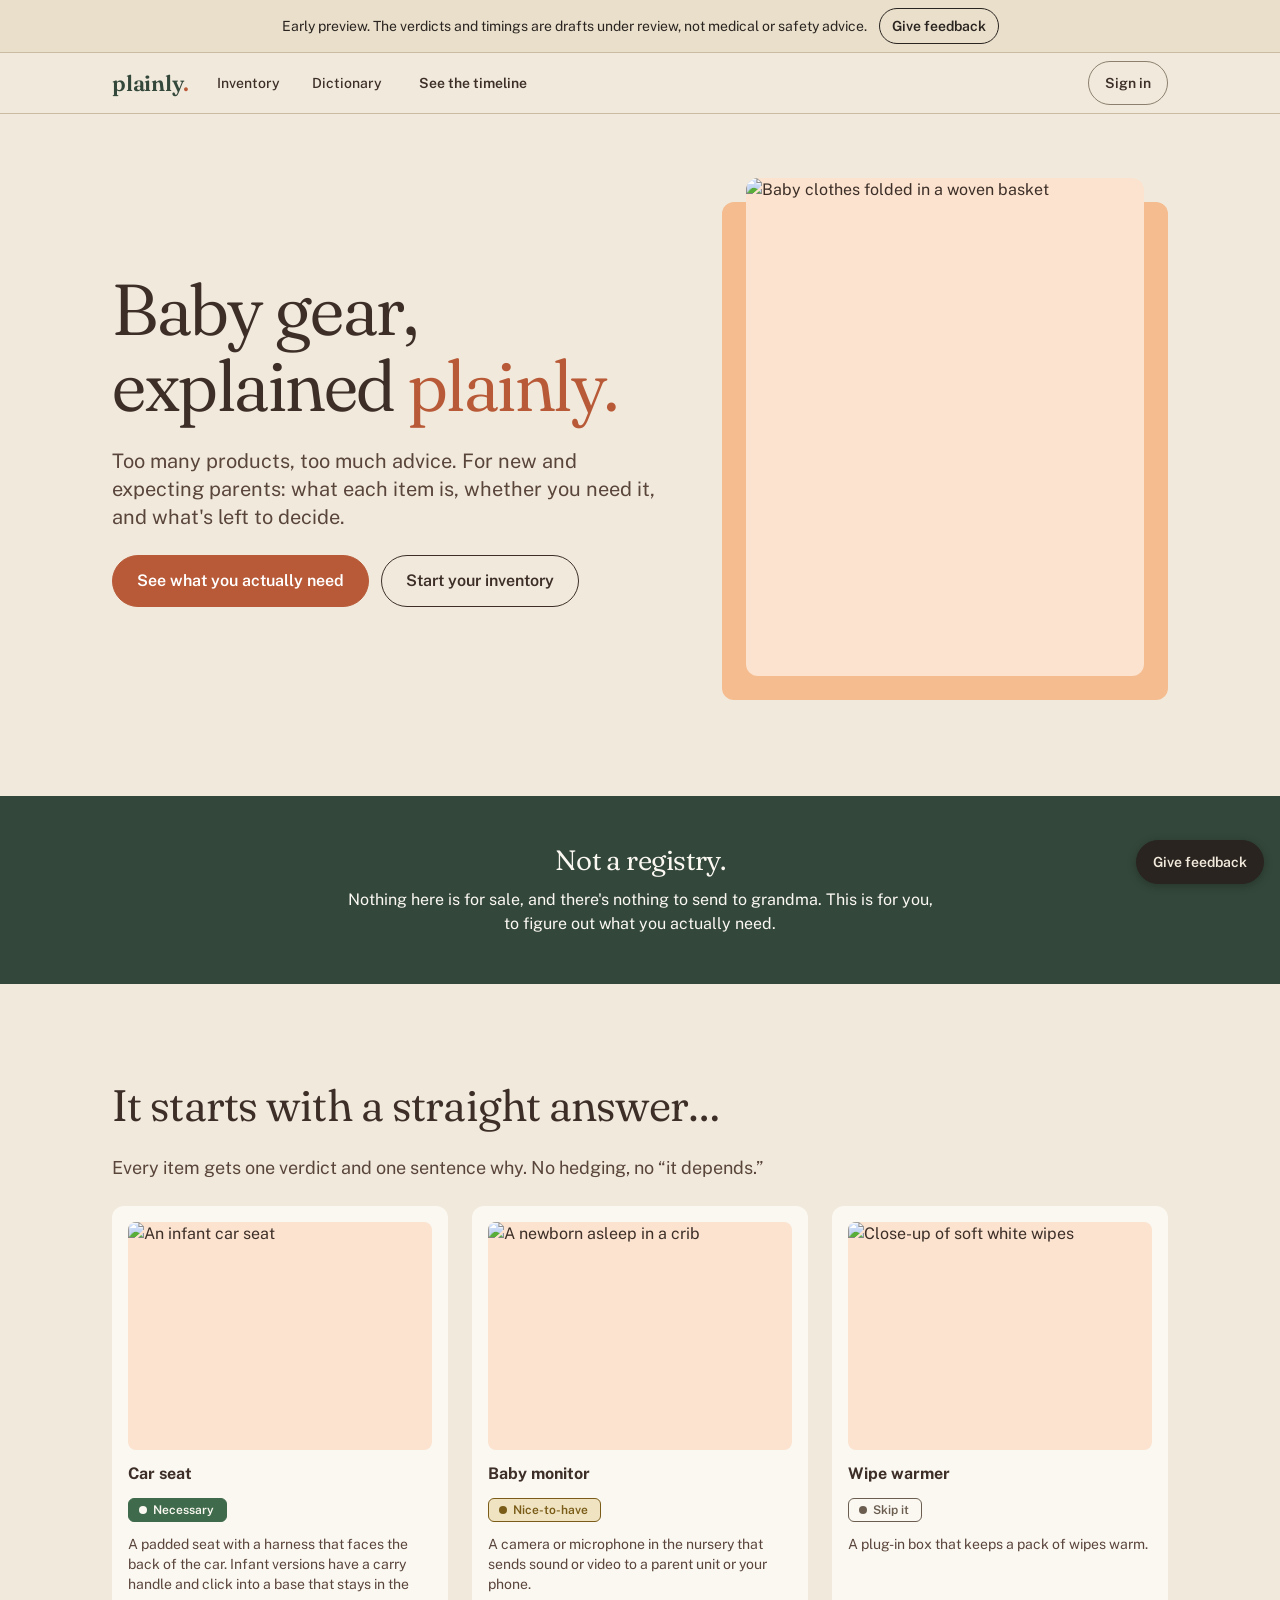
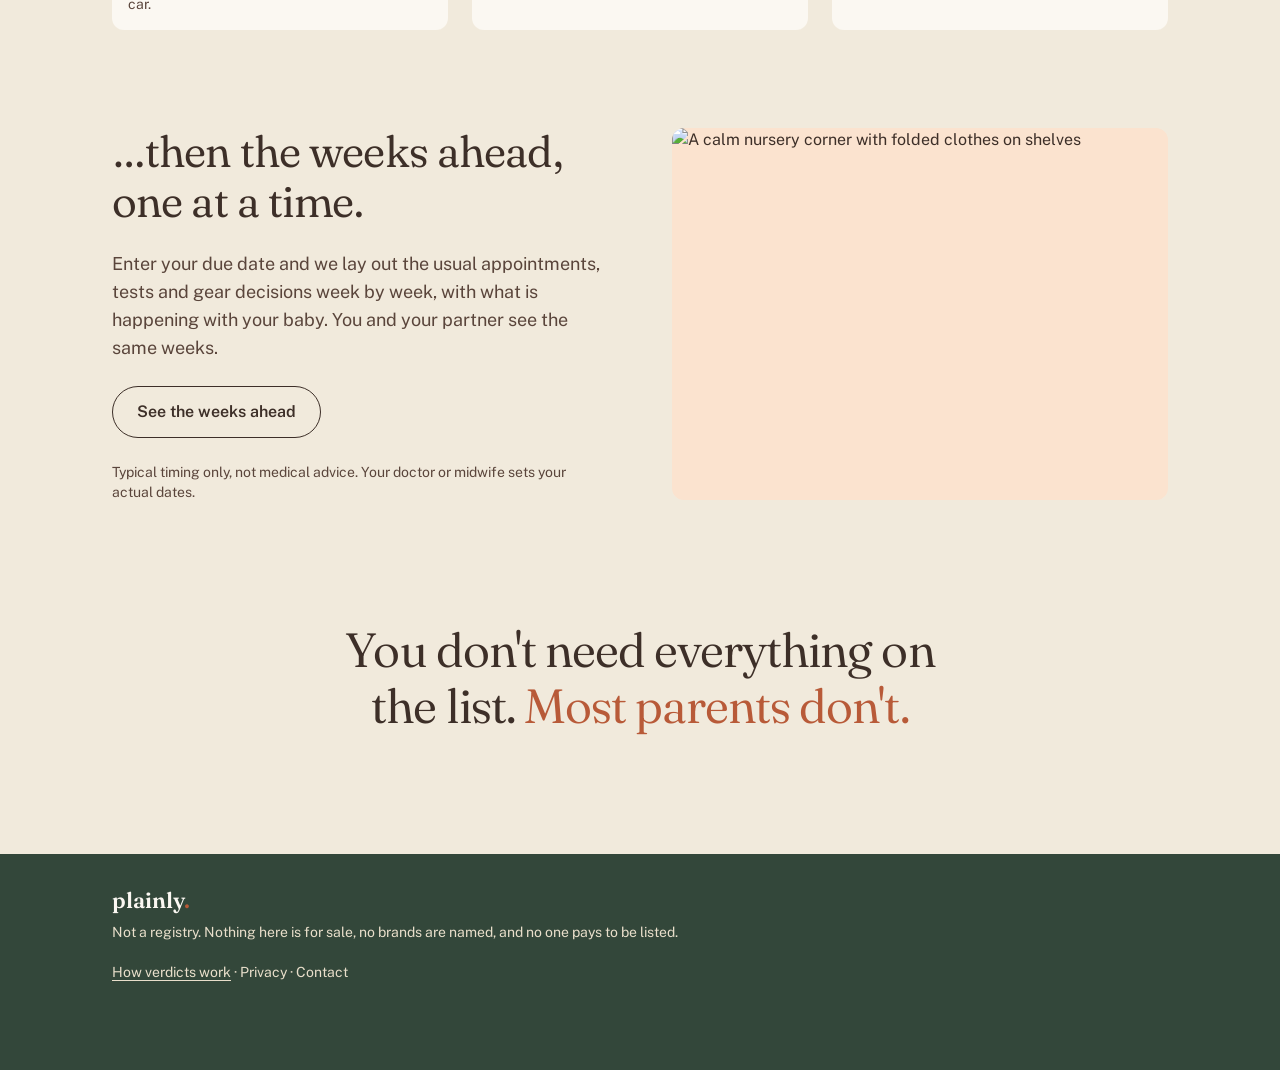
==== commit 725ea236: "Home: one-line subhead, tighter example cards, remove closing illustration Co-Authored-By: Claude Op" ====
--- a/index.html
+++ b/index.html
@@ -160,6 +160,8 @@
   .qty-in::-webkit-inner-spin-button, .qty-in::-webkit-outer-spin-button{-webkit-appearance:none; margin:0;}
   .brk{padding-top:var(--s4);}
   .readout{font-weight:600;}
+  .sizes{display:grid; gap:var(--s12);}
+  .span-l{font-size:.875rem; line-height:1.25rem; font-weight:400; color:var(--w-soft);}
   .mark{display:grid; grid-template-columns:1fr 1fr; border:1.5px solid var(--control); border-radius:var(--r-pill); overflow:hidden; margin-top:var(--s4);}
   .mark button{height:44px; border:0; background:var(--raised); color:inherit; font-size:.875rem; line-height:1.25rem; font-weight:600; cursor:pointer;}
   .mark button + button{border-left:1.5px solid var(--control);}
@@ -206,6 +208,7 @@
   .vb .h1, .vb .sec-h, .vb .band-h, .vb .era-h{font-weight:360; font-variation-settings:'SOFT' 50; letter-spacing:-0.02em;}
   .vb .h1.display{font-size:3rem; line-height:3.25rem;}
   .vb .sec-h.story{font-size:2rem; line-height:2.375rem;}
+  .vb .story-sub.one-line{max-width:none;}
   .vb .story-sub{margin:0; max-width:56ch; color:var(--w-soft); font-size:1.125rem; line-height:1.75rem;}
   .vb .hero-art{width:100%; height:auto;}
   .vb .img.tint{background:var(--apricot-100); background-image:none; border-color:transparent;}
@@ -243,7 +246,7 @@
   .vdef-nec{border-top-color:var(--necessary);} .vdef-nice{border-top-color:var(--nice);} .vdef-dep{border-top-color:var(--skip);}
   .sec{display:grid; gap:var(--s24);}
   .cards3{display:grid; grid-template-columns:1fr; gap:var(--s16);}
-  .mini{background:var(--raised); border:0; border-radius:var(--r-surface); padding:var(--s20); display:grid; gap:var(--s12); align-content:start;}
+  .mini{background:var(--raised); border:0; border-radius:var(--r-surface); padding:var(--s12); display:grid; gap:var(--s12); align-content:start;}
   .mini .img{aspect-ratio:16/9;}
   .mini .name{font-weight:700;}
   .how-steps{list-style:none; padding:0; margin:0; display:grid; gap:var(--s16); counter-reset:step;}
@@ -377,7 +380,8 @@
     .home{gap:var(--s96); padding-top:var(--s64);}
     .card{padding:var(--s12) var(--s24) var(--s24);}   /* + the 12px head padding = 24 on every side, as on Wise cards */
     .inv-row{grid-template-columns:auto minmax(240px, 1fr);}
-    .mini, .how-steps li, .sum{padding:var(--s24);}
+    .how-steps li, .sum{padding:var(--s24);}
+    .mini{padding:var(--s16);}
     .detail{grid-template-columns:minmax(0, 230px) 1fr; gap:var(--s32); align-items:start;}
     .cards{grid-template-columns:repeat(2, 1fr); gap:var(--s24);}
     #ilist{gap:var(--s64);}
@@ -497,7 +501,7 @@
 (function(){
   'use strict';
 
-  var ITEMS = [{"slug":"baby-bathtub","name":"Baby bathtub","category":"diapering-bath","verdict":"nice-to-have","reason":"It makes the first wobbly baths less awkward. A sink works too.","when":"first-weeks","desc":"A small plastic tub, often with a sloped insert that holds a newborn.","aliases":[],"advised":false,"safety":null,"more":"Until the umbilical cord stump falls off, usually within one to two weeks, a sponge bath with a warm washcloth is all your baby needs. After that, about three baths a week is plenty, since more can dry out their skin. Keep one hand on your baby the whole time, and never step away mid-bath.","sources":[{"name":"AAP: Bathing your newborn","url":"https://www.healthychildren.org/English/ages-stages/baby/bathing-skin-care/Pages/Bathing-Your-Newborn.aspx"}],"needsSource":true},{"slug":"baby-carrier","name":"Baby carrier or wrap","category":"travel","verdict":"nice-to-have","reason":"Being hands-free is a real relief, but fit is personal, so try one on before buying.","when":"first-weeks","desc":"Fabric that holds your baby against your chest. Wraps are a long piece of cloth you tie; structured carriers buckle.","aliases":["sling","wrap"],"advised":false,"safety":null,"more":"Parents use one for walks, chores, or settling a baby who only wants to be held. Wraps tend to suit the newborn months; buckled carriers are quicker to put on and often last into toddlerhood. Whichever you use, you should always be able to see your baby's face, with their chin up off their chest.","sources":[{"name":"CPSC: Safe babywearing","url":"https://www.cpsc.gov/Newsroom/News-Releases/2011/CPSC-Educates-New-Parents-on-Safe-BabywearingInfant-suffocation-deaths-in-slings-prompt-renewed-effort-to-warn-moms-and-dads"}],"needsSource":true},{"slug":"baby-gates","name":"Baby gates","category":"safety","verdict":"necessary","reason":"Only if you have stairs, and not until your baby starts moving, so it can wait.","when":"3-6-months","desc":"Gates that block stairs or doorways, either pressure-mounted or screwed into the wall.","aliases":["stair gate"],"advised":false,"safety":null,"more":"The usual spots are the top and the bottom of the stairs, plus any room you'd rather keep closed off, like the kitchen. At the top of the stairs, use a gate that screws into the wall, not one held by pressure. Pressure gates are fine between rooms, and easy to move when you need to.","sources":[{"name":"AAP: Home safety","url":"https://www.healthychildren.org/English/safety-prevention/at-home/Pages/home-safety-heres-how.aspx"},{"name":"CPSC: Childproofing your home","url":"https://www.cpsc.gov/safety-education/safety-guides/kids-and-babies/Childproofing-Your-Home"}],"needsSource":true},{"slug":"baby-monitor","name":"Baby monitor","category":"gadgets","verdict":"nice-to-have","reason":"Useful once your baby sleeps out of earshot. If they're in your room, you're the monitor.","when":"first-weeks","desc":"A camera or microphone in the nursery that sends sound or video to a parent unit or your phone.","aliases":[],"advised":false,"safety":null,"more":"Video lets you check on your baby without opening the door. Wherever the camera goes, keep it and its cord at least three feet from any part of the crib. If yours connects to Wi-Fi, change the default password when you set it up.","sources":[{"name":"CPSC: Monitor cords and cribs, 2011 recall","url":"https://www.cpsc.gov/Recalls/2011/two-strangulation-deaths-prompt-summer-infant-to-recall-video-baby-monitors-with-cords"}],"needsSource":true},{"slug":"baby-shoes","name":"Baby shoes","category":"clothes","verdict":"skip-it","reason":"Babies who can't walk don't need shoes. Socks keep feet warm.","when":"3-6-months","desc":"Small soft or hard-soled shoes sized for infants.","aliases":[],"advised":false,"safety":null,"more":"Before your baby walks, their feet develop best bare or in socks. Once they walk outside, a first pair should be comfortable, with a non-skid sole and a little room to grow. Feet grow fast at this age, so check the fit about once a month.","sources":[{"name":"AAP: Shoes for toddlers","url":"https://www.healthychildren.org/English/ages-stages/toddler/Pages/Shoes-for-Active-Toddlers.aspx"}],"needsSource":true},{"slug":"bassinet","name":"Bassinet","category":"furniture-sleep","verdict":"nice-to-have","reason":"A crib or play yard in your room does the same job.","when":"before-birth","desc":"A small bed on legs that fits next to yours for the first few months.","aliases":["moses basket"],"advised":false,"safety":null,"more":"The AAP recommends sharing a room with your baby for at least the first six months. A bassinet is meant for babies up to about five months, or until they can push up on their hands and knees, whichever comes first. Plan for the next bed to go in your room too. Check the label for its weight limit.","sources":[{"name":"AAP: Safe sleep for babies","url":"https://www.healthychildren.org/English/ages-stages/baby/sleep/Pages/a-parents-guide-to-safe-sleep.aspx"},{"name":"CPSC: Bassinet safety standard","url":"https://www.cpsc.gov/content/cpsc-approves-new-federal-safety-standard-for-bassinets-and-cradles"}],"needsSource":true},{"slug":"bodysuits","name":"Bodysuits","category":"clothes","verdict":"necessary","reason":"The everyday base layer. Six to eight in each early size is plenty.","when":"before-birth","desc":"A one-piece top that snaps between the legs, so it stays tucked.","aliases":["onesie"],"advised":false,"safety":null,"more":"Short-sleeved ones go under everything; long-sleeved ones work on their own in cooler weather. After a messy diaper, the shoulder flaps let you pull the bodysuit off downward, over the legs instead of the head. Sizes are labeled by age, but the weight range on the tag is the better guide.","needsSource":false},{"slug":"bottle-sterilizer","name":"Bottle sterilizer","category":"feeding","verdict":"skip-it","reason":"Boiling water or a dishwasher's hot cycle does the same job.","when":"first-weeks","desc":"A countertop or microwave device that steams bottles and pump parts clean.","aliases":[],"advised":false,"safety":null,"more":"Wash bottles and nipples after every feed. For most babies, hot soapy water or a dishwasher with hot water and a heated-dry cycle is enough. The CDC suggests sanitizing at least once a day for babies under two months, born early, or with a weakened immune system. Boiling them for five minutes does it.","sources":[{"name":"CDC: Cleaning infant feeding items","url":"https://www.cdc.gov/hygiene/about/clean-sanitize-store-infant-feeding-items.html"}],"needsSource":true},{"slug":"bottle-warmer","name":"Bottle warmer","category":"feeding","verdict":"skip-it","reason":"A bowl of warm water does the same thing, and many babies take milk at room temperature.","when":"first-weeks","desc":"A small electric device that heats a bottle of milk.","aliases":[],"advised":false,"safety":null,"more":"However you warm milk, test a few drops on the inside of your wrist first: it should feel warm, not hot. Skip the microwave, which heats unevenly and can leave hot spots. Once breast milk has been warmed, use it within two hours.","sources":[{"name":"CDC: Handling breast milk","url":"https://www.cdc.gov/breastfeeding/breast-milk-preparation-and-storage/handling-breastmilk.html"}],"needsSource":true},{"slug":"bottles","name":"Bottles","category":"feeding","verdict":"necessary","reason":"You'll need them for formula or pumped milk, and even nursing parents use a few so someone else can feed.","when":"before-birth","desc":"Plastic or glass bottles with a soft nipple. Newborns use the slowest-flow nipple.","aliases":[],"advised":false,"safety":null,"more":"Start with two or three of one kind before buying a full set, since some babies are picky about nipple shape. Wash bottles and nipples after every feed, by hand in hot soapy water or in a dishwasher.","sources":[{"name":"CDC: Cleaning infant feeding items","url":"https://www.cdc.gov/hygiene/about/clean-sanitize-store-infant-feeding-items.html"}],"needsSource":true},{"slug":"bouncer","name":"Bouncer or rocker","category":"furniture-sleep","verdict":"nice-to-have","reason":"A safe spot to set your baby down awake for a few minutes. Not for sleep.","when":"first-weeks","desc":"A low, reclined seat on a springy frame that bounces or rocks as your baby moves.","aliases":[],"advised":false,"safety":null,"more":"Always buckle the harness, and set it on the floor, never on a table, counter, bed, or sofa. If your baby falls asleep in it, move them to their crib or bassinet, flat on their back. Stop using it once your baby can sit up on their own or reaches the weight limit on the label.","sources":[{"name":"CPSC: Bouncer seat safety standard","url":"https://www.cpsc.gov/Newsroom/News-Releases/2018/New-Federal-Standard-to-Improve-Safety-of-Infant-Bouncer-Seats-Takes-Effect"},{"name":"AAP: Safe sleep for babies","url":"https://www.healthychildren.org/English/ages-stages/baby/sleep/Pages/a-parents-guide-to-safe-sleep.aspx"}],"needsSource":true},{"slug":"breast-pump","name":"Breast pump","category":"feeding","verdict":"nice-to-have","reason":"Most US health plans cover one, so check before buying.","when":"first-weeks","desc":"A hand or electric pump that draws breast milk into a bottle.","aliases":[],"advised":false,"safety":null,"more":"A double electric pump is quicker if you'll pump often, say after going back to work. A hand pump is fine for the occasional bottle. The part that touches the breast, the flange or shield, comes in sizes. The nipple should sit centered in it without pinching. Pumping shouldn't hurt; if it does, a lactation consultant can help.","sources":[{"name":"FDA: Choosing a breast pump","url":"https://www.fda.gov/medical-devices/breast-pumps/choosing-breast-pump"},{"name":"FDA: Breast pump injury and infection","url":"https://www.fda.gov/medical-devices/breast-pumps/injury-and-infection"}],"needsSource":true},{"slug":"burp-cloths","name":"Burp cloths","category":"feeding","verdict":"necessary","reason":"You'll go through several a day. Any soft cloth works.","when":"before-birth","desc":"Absorbent cloths you put over your shoulder when burping your baby.","aliases":[],"advised":false,"safety":null,"more":"Plain cotton cloth diapers, the flat or folded kind, are cheap, absorbent, and work as well as anything sold for burping. Keep one wherever you feed: by the bed, on the couch, in the bag. They also make a quick clean layer under your baby's head on someone else's sofa or shoulder.","needsSource":false},{"slug":"car-seat-mirror","name":"Car seat mirror","category":"travel","verdict":"skip-it","reason":"Add-ons aren't crash-tested with your seat, and you shouldn't be watching the back seat while driving.","when":"before-birth","desc":"A mirror that straps to the back-seat headrest so you can see a rear-facing baby from the driver's seat.","aliases":[],"advised":false,"safety":null,"more":"Not seeing your baby's face takes getting used to, but a rear-facing seat is the safest way for a young baby to ride. If you need to check on them, pull over somewhere safe. On longer drives, an adult in the back seat can keep an eye on things.","sources":[{"name":"AAP: Car safety seats","url":"https://www.healthychildren.org/English/safety-prevention/on-the-go/Pages/Car-Safety-Seats-Information-for-Families.aspx"}],"needsSource":true},{"slug":"car-seat-stroller-frame","name":"Car seat stroller frame","category":"travel","verdict":"nice-to-have","reason":"Handy for the first months, but it's outgrown when the infant car seat is.","when":"before-birth","desc":"A lightweight wheeled frame with no seat of its own. Your infant car seat clicks straight into it.","aliases":["snap-and-go"],"advised":false,"safety":null,"more":"It suits short errands: your baby goes from car to stroller and back without leaving the seat. Not every car seat fits every frame, so check that yours does. Car seats are made for travel, not sleep. If your baby falls asleep in one, move them to a firm, flat surface on their back as soon as you can.","sources":[{"name":"AAP: Car safety seats","url":"https://www.healthychildren.org/English/safety-prevention/on-the-go/Pages/Car-Safety-Seats-Information-for-Families.aspx"},{"name":"AAP: Safe sleep for babies","url":"https://www.healthychildren.org/English/ages-stages/baby/sleep/Pages/a-parents-guide-to-safe-sleep.aspx"}],"needsSource":true},{"slug":"car-seat","name":"Car seat","category":"travel","verdict":"necessary","reason":"Every US state requires one, and many hospitals check before you drive home.","when":"before-birth","desc":"A padded seat with a harness that faces the back of the car. Infant versions have a carry handle and click into a base that stays in the car.","aliases":["infant car seat","baby capsule"],"advised":false,"safety":null,"more":"Install the base a few weeks before your due date, and have a certified car seat technician check it. Fire stations, hospitals and community programs often do this for free. Keep your baby rear-facing up to the seat's rear-facing height or weight limit. In cold weather, buckle them in thin layers, then lay a blanket or coat over the straps.","sources":[{"name":"NHTSA: Car seats and booster seats","url":"https://www.nhtsa.gov/equipment/car-seats-and-booster-seats"},{"name":"AAP: Car safety seats","url":"https://www.healthychildren.org/English/safety-prevention/on-the-go/Pages/Car-Safety-Seats-Information-for-Families.aspx"}],"needsSource":true},{"slug":"changing-pad","name":"Changing pad","category":"diapering-bath","verdict":"nice-to-have","reason":"A towel on the floor works in a pinch.","when":"before-birth","desc":"A contoured, wipeable pad you put on a dresser or the floor for diaper changes.","aliases":[],"advised":false,"safety":null,"more":"Set out everything you need before you start, so you never have to step away. Keep one hand on your baby the whole time, even if the pad has a strap. A towel on top saves washing the cover after every change.","sources":[{"name":"AAP: Make baby's room safe","url":"https://www.healthychildren.org/English/safety-prevention/at-home/Pages/Make-Babys-Room-Safe.aspx"},{"name":"AAP: Changing diapers","url":"https://www.healthychildren.org/English/ages-stages/baby/diapers-clothing/Pages/Changing-Diapers.aspx"}],"needsSource":true},{"slug":"changing-table","name":"Changing table","category":"furniture-sleep","verdict":"skip-it","reason":"A changing pad on a dresser does the same job, and you keep the dresser.","when":"before-birth","desc":"A waist-high table with a rail and shelves, used only for diaper changes.","aliases":[],"advised":false,"safety":null,"more":"Many changes happen wherever you are: on a bed, the couch, or a towel on the floor. Whatever surface you use, keep a hand on your baby. If you change on a dresser, anchor it to the wall.","sources":[{"name":"AAP: Make baby's room safe","url":"https://www.healthychildren.org/English/safety-prevention/at-home/Pages/Make-Babys-Room-Safe.aspx"},{"name":"CPSC: Anchor It furniture safety","url":"https://www.anchorit.gov/"}],"needsSource":true},{"slug":"crib-bumpers","name":"Crib bumpers","category":"furniture-sleep","verdict":"skip-it","reason":"Padded bumpers have been banned for sale in the US since 2022. A bare crib is the safe setup.","when":"before-birth","desc":"Padded strips tied around the inside of a crib's slats.","aliases":[],"advised":true,"safety":"Don't use bumpers, even ones you already have. Take them out of the crib.","more":"A crib with just a fitted sheet can look bare, but that's how a safe crib looks. The AAP advises against anything that attaches to the crib's slats or sides. Mesh liners attach that way too, even though the ban doesn't cover them.","sources":[{"name":"AAP: Safe sleep for babies","url":"https://www.healthychildren.org/English/ages-stages/baby/sleep/Pages/a-parents-guide-to-safe-sleep.aspx"},{"name":"CPSC: Safe Sleep for Babies Act","url":"https://www.cpsc.gov/Business--Manufacturing/Business-Education/Business-Guidance/Safe-Sleep-for-Babies-Act-Business-Guidance"}],"needsSource":true},{"slug":"crib-mattress","name":"Crib mattress","category":"furniture-sleep","verdict":"necessary","reason":"Firm, flat, and snug to the crib frame. That's where safe-sleep guidance starts.","when":"before-birth","desc":"A thin, firm mattress sized to fit a standard crib with no gap at the edges.","aliases":[],"advised":false,"safety":null,"more":"To check the fit, push the mattress to one side. If more than two fingers fit in the gap, it's too small for the crib. Firm means it doesn't dip when your baby lies on it. Put only a fitted sheet on top, with no toppers or extra padding.","sources":[{"name":"CPSC: Mattress fit check, 2008","url":"https://www.cpsc.gov/Newsroom/News-Releases/2008/Building-Baby-Safety-From-the-Ground-Up"},{"name":"CPSC: Crib safety tips","url":"https://www.cpsc.gov/safety-education/safety-guides/cribs/crib-safety-tips"},{"name":"AAP: Safe sleep for babies","url":"https://www.healthychildren.org/English/ages-stages/baby/sleep/Pages/a-parents-guide-to-safe-sleep.aspx"}],"needsSource":true},{"slug":"crib","name":"Crib","category":"furniture-sleep","verdict":"necessary","reason":"It's where your baby will sleep for the next two to three years.","when":"before-birth","desc":"A small bed with slatted sides. Most have a mattress height you lower as your baby learns to stand.","aliases":["cot"],"advised":false,"safety":null,"more":"If your crib is secondhand, check that it was made after June 2011. That's when the current federal safety standard took effect, and drop-side cribs don't meet it. Check that no slats are loose, cracked, or missing, and that a soda can doesn't fit between them. Many convert into a toddler bed later, so one lasts longer.","sources":[{"name":"CPSC: 2011 crib safety standard","url":"https://www.cpsc.gov/Newsroom/News-Releases/2011/CPSC-Approves-Strong-New-Crib-Safety-Standards-To-Ensure-a-Safe-Sleep-for-Babies-and-Toddlers"},{"name":"CPSC: Crib safety tips","url":"https://www.cpsc.gov/safety-education/safety-guides/cribs/crib-safety-tips"}],"needsSource":true},{"slug":"diaper-bag","name":"Diaper bag","category":"travel","verdict":"skip-it","reason":"Any backpack you already own does the same job.","when":"before-birth","desc":"A bag with lots of pockets for diapers, wipes, and a change of clothes.","aliases":[],"advised":false,"safety":null,"more":"What goes in it matters more than the bag. Pack a few diapers, wipes, a fold-up changing mat, a spare outfit for your baby, and a spare shirt for you. Restock it when you get home so it's ready next time. A small pouch with the basics is easy to move between bags, cars, and parents.","needsSource":false},{"slug":"diaper-pail","name":"Diaper pail","category":"diapering-bath","verdict":"nice-to-have","reason":"It contains the smell better. A lidded trash can you empty daily works fine.","when":"before-birth","desc":"A lidded bin that seals used diapers away.","aliases":[],"advised":false,"safety":null,"more":"Keep it next to where you change, and wipe it out once a week. Once your baby starts solids, tipping solid poop into the toilet first makes a big difference to the smell. Some pails only take their own refill bags, which adds a running cost; one that takes regular trash bags is cheaper over time.","needsSource":false},{"slug":"diapers","name":"Diapers","category":"diapering-bath","verdict":"necessary","reason":"Expect eight to twelve a day early on. Don't stockpile the newborn size, because babies outgrow it fast.","when":"before-birth","desc":"Disposable or cloth diapers, sized by your baby's weight.","aliases":["nappies"],"advised":false,"safety":null,"more":"Red marks on the thighs or leaks up the back usually mean it's time for the next size. Until the umbilical cord stump falls off, fold the front of the diaper down below it so the stump stays dry. Plenty of families use a mix of disposable and cloth.","sources":[{"name":"AAP: Umbilical cord care","url":"https://www.healthychildren.org/English/ages-stages/baby/bathing-skin-care/Pages/Umbilical-Cord-Care.aspx"}],"needsSource":true},{"slug":"digital-thermometer","name":"Digital thermometer","category":"diapering-bath","verdict":"necessary","reason":"It's the first thing your pediatrician will ask about when your baby seems unwell.","when":"before-birth","desc":"A small electronic thermometer that reads temperature in seconds.","aliases":[],"advised":false,"safety":null,"more":"If your baby is three months or younger and has a temperature of 100.4°F (38°C) or higher, call your pediatrician right away. A rectal reading is the most accurate for babies, and ear thermometers aren't reliable for young ones. Label one thermometer for rectal use only, so it never ends up in anyone's mouth.","sources":[{"name":"AAP: Fever and your baby","url":"https://www.healthychildren.org/English/health-issues/conditions/fever/Pages/Fever-and-Your-Baby.aspx"},{"name":"AAP: How to take a child's temperature","url":"https://www.healthychildren.org/English/health-issues/conditions/fever/Pages/How-to-Take-a-Childs-Temperature.aspx"}],"needsSource":true},{"slug":"fitted-crib-sheets","name":"Fitted crib sheets","category":"furniture-sleep","verdict":"necessary","reason":"Two or three are enough. You'll change them more often than you expect.","when":"before-birth","desc":"Sheets with elastic all the way around, sized for a crib mattress.","aliases":[],"advised":false,"safety":null,"more":"Use only fitted sheets made specifically for cribs. A good one stays put when you tug at a corner. For middle-of-the-night changes, keep a clean sheet folded by the crib so neither of you is searching in the dark.","sources":[{"name":"CPSC: Crib safety tips","url":"https://www.cpsc.gov/safety-education/safety-guides/cribs/crib-safety-tips"}],"needsSource":true},{"slug":"formula-prep-machine","name":"Formula prep machine","category":"feeding","verdict":"skip-it","reason":"An expensive shortcut for a two-minute task. A kettle and a scoop work.","when":"first-weeks","desc":"A countertop machine that mixes formula powder and warm water at the push of a button.","aliases":[],"advised":false,"safety":null,"more":"Measure the water exactly as the formula label says; too much or too little affects your baby's nutrition. Use a prepared bottle within two hours, or refrigerate it. Once your baby starts drinking from it, finish within an hour and throw out what's left. For night feeds, premeasured powder in a small container leaves only the water to add.","sources":[{"name":"CDC: Preparing and storing formula","url":"https://www.cdc.gov/infant-toddler-nutrition/formula-feeding/preparation-and-storage.html"}],"needsSource":true},{"slug":"furniture-anchors","name":"Furniture anchors","category":"safety","verdict":"necessary","reason":"Cheap straps that keep dressers and shelves from tipping. Install them once and forget them.","when":"before-birth","desc":"Straps or brackets that fix tall furniture to the wall.","aliases":["anti-tip kit"],"advised":false,"safety":null,"more":"Anchor anything tall or top-heavy: dressers, bookshelves, and the TV. New dressers come with an anti-tip kit, so install it right away. Keep toys and remotes off the top of furniture, so there's nothing your child wants to climb for.","sources":[{"name":"CPSC: Anchor It furniture safety","url":"https://www.anchorit.gov/"}],"needsSource":true},{"slug":"glider","name":"Glider or nursing chair","category":"furniture-sleep","verdict":"nice-to-have","reason":"You'll spend hours sitting through feeds, and any comfortable chair with arms works.","when":"before-birth","desc":"A padded chair that rocks or glides smoothly, often with a matching footstool.","aliases":["rocking chair"],"advised":false,"safety":null,"more":"Whatever chair you feed in, your arms should rest on the armrests without hunching while you hold your baby. Your feet should reach the floor too. Wipeable or washable fabric helps, because spit-up happens. Many end up as the bedtime-story chair long after the feeding months.","needsSource":false},{"slug":"high-chair","name":"High chair","category":"feeding","verdict":"necessary","reason":"You won't need it until solids, around six months, so it can wait.","when":"3-6-months","desc":"A tall chair with a tray and a harness for meals.","aliases":[],"advised":false,"safety":null,"more":"Look for a wide, stable base, a harness with a strap between the legs, and a tray that's easy to take off and wash. Always buckle the harness; the tray isn't meant to hold your baby in. A chair that pulls right up to the table lets your baby eat with the rest of you.","sources":[{"name":"CPSC: High chair safety","url":"https://www.cpsc.gov/FAQ/High-Chairs"}],"needsSource":true},{"slug":"inclined-sleeper","name":"Inclined sleeper","category":"furniture-sleep","verdict":"skip-it","reason":"Banned for sale in the US since 2022. Babies should sleep flat.","when":"before-birth","desc":"A sleeper that holds a baby at an angle instead of flat.","aliases":[],"advised":true,"safety":"Don't use one for sleep, even one you already have. Inclined sleepers have been linked to infant deaths and were recalled.","more":"Babies with reflux should sleep flat on their backs too. If you have one, don't sell it or pass it on: federal law bans selling inclined sleepers, whenever they were made.","sources":[{"name":"AAP: Safe sleep for babies","url":"https://www.healthychildren.org/English/ages-stages/baby/sleep/Pages/a-parents-guide-to-safe-sleep.aspx"},{"name":"CPSC: Safe Sleep for Babies Act","url":"https://www.cpsc.gov/Business--Manufacturing/Business-Education/Business-Guidance/Safe-Sleep-for-Babies-Act-Business-Guidance"}],"needsSource":true},{"slug":"nail-clippers","name":"Nail clippers or file","category":"diapering-bath","verdict":"necessary","reason":"Newborn nails are sharp and grow fast.","when":"first-weeks","desc":"Small clippers or an emery file sized for tiny nails.","aliases":[],"advised":false,"safety":null,"more":"Trim after a bath or while your baby sleeps, when nails are soft and hands are still. Press the fingertip pad away from the nail before you clip, and file off any sharp edges. Many parents file instead of clipping for the first weeks, then switch to clippers as nails get thicker.","needsSource":false},{"slug":"nursing-pillow","name":"Nursing pillow","category":"feeding","verdict":"nice-to-have","reason":"It takes strain off your arms and back during feeds. A regular pillow works for many parents.","when":"first-weeks","desc":"A firm, C-shaped pillow that wraps around your waist to raise your baby during feeds.","aliases":[],"advised":false,"safety":null,"more":"It works just as well for bottle-feeding, so either of you can use it. Use it only for feeding, while you're awake. If your baby falls asleep on it, or you start to feel drowsy, move your baby to their own sleep space. A removable, washable cover is worth having.","sources":[{"name":"CPSC: Nursing pillow safety standard","url":"https://www.cpsc.gov/Newsroom/News-Releases/2024/CPSC-Approves-New-Federal-Safety-Standard-for-Nursing-Pillows-to-Prevent-Infant-Deaths-and-Serious-Injuries"},{"name":"AAP: Safe sleep for babies","url":"https://www.healthychildren.org/English/ages-stages/baby/sleep/Pages/a-parents-guide-to-safe-sleep.aspx"}],"needsSource":true},{"slug":"pacifiers","name":"Pacifiers","category":"feeding","verdict":"nice-to-have","reason":"Many babies like them, and they're cheap enough to try. Some won't take one at all.","when":"first-weeks","desc":"A soft nipple on a shield, for sucking between feeds.","aliases":["dummy","binky"],"advised":false,"safety":null,"more":"If you're breastfeeding, wait to offer one until feeding is going well, usually around three to four weeks. The AAP suggests offering one at naps and bedtime; if it falls out once your baby is asleep, you don't need to put it back. Don't attach one to a string around the neck, or to clothing during sleep.","sources":[{"name":"AAP: Pacifiers and thumb sucking","url":"https://www.healthychildren.org/English/ages-stages/baby/crying-colic/Pages/Pacifiers-and-Thumb-Sucking.aspx"},{"name":"AAP: Safe sleep for babies","url":"https://www.healthychildren.org/English/ages-stages/baby/sleep/Pages/a-parents-guide-to-safe-sleep.aspx"},{"name":"AAP: Pacifier safety","url":"https://www.healthychildren.org/English/safety-prevention/at-home/Pages/Pacifier-Safety.aspx"}],"needsSource":true},{"slug":"play-yard","name":"Play yard (travel crib)","category":"furniture-sleep","verdict":"nice-to-have","reason":"Useful for travel or a second floor, not needed if you have a crib.","when":"first-weeks","desc":"A foldable crib with mesh sides that packs into a bag.","aliases":["pack 'n play","travel cot"],"advised":false,"safety":null,"more":"Practice setting it up and folding it at home before a trip; every model has its own trick. Use only the mattress it came with, and don't add a second mattress or padding on top. Many have a raised bassinet level for the newborn months, which saves bending over.","sources":[{"name":"CPSC: Play yard safety","url":"https://www.cpsc.gov/FAQ/Play-Yards"}],"needsSource":true},{"slug":"sleep-positioner","name":"Sleep positioner or wedge","category":"furniture-sleep","verdict":"skip-it","reason":"The FDA and AAP advise against them. Flat and bare is the safe setup.","when":"before-birth","desc":"Foam wedges or bolsters meant to hold a sleeping baby in one position.","aliases":[],"advised":true,"safety":"Don't use one, even one you already have. Lay your baby on their back on a firm, flat mattress with nothing else in the crib.","more":"Positioners are sometimes sold for reflux or a flat spot on the head, but neither is a reason to use one. What helps with a flat spot is supervised tummy time while your baby is awake, and changing which way their head faces in the crib.","sources":[{"name":"CPSC and FDA: Sleep positioner warning, 2010","url":"https://www.cpsc.gov/Newsroom/News-Releases/2010/Deaths-prompt-CPSC-FDA-warning-on-infant-sleep-positioners"},{"name":"AAP: Flat spots and tummy time","url":"https://www.healthychildren.org/English/health-issues/conditions/Cleft-Craniofacial/Pages/Positional-Skull-Deformities-and-Torticollis.aspx"}],"needsSource":true},{"slug":"sleep-sack","name":"Sleep sack","category":"clothes","verdict":"necessary","reason":"Loose blankets aren't safe in the crib, and this is how you keep your baby warm instead.","when":"first-weeks","desc":"A wearable blanket with arm holes that zips over pajamas.","aliases":["wearable blanket","sleep bag"],"advised":false,"safety":null,"more":"Choose the size by your baby's weight, using the chart on the label. They come thicker and thinner for cool and warm rooms. As a guide, your baby should wear at most one layer more than you'd need to be comfortable. Once your baby is out of a swaddle, an arms-out sleep sack is the usual next step.","sources":[{"name":"AAP: Safe sleep for babies","url":"https://www.healthychildren.org/English/ages-stages/baby/sleep/Pages/a-parents-guide-to-safe-sleep.aspx"}],"needsSource":true},{"slug":"smart-sock","name":"Smart sock or vitals monitor","category":"gadgets","verdict":"skip-it","reason":"The AAP doesn't recommend them for preventing SIDS, and false alarms add worry rather than remove it.","when":"first-weeks","desc":"A sock or clip that tracks your baby's heart rate and oxygen and alerts your phone.","aliases":[],"advised":false,"safety":null,"more":"If what you want is peace of mind, the steps with the strongest evidence cost nothing. Put your baby to sleep on their back, on a firm, flat surface with only a fitted sheet, in your room. If you use a monitor anyway, treat it as an extra, never as a replacement for those steps.","sources":[{"name":"AAP: Safe sleep for babies","url":"https://www.healthychildren.org/English/ages-stages/baby/sleep/Pages/a-parents-guide-to-safe-sleep.aspx"}],"needsSource":true},{"slug":"stroller","name":"Stroller","category":"travel","verdict":"necessary","reason":"You'll use it most days for the first few years.","when":"before-birth","desc":"A wheeled seat you push. Many fold down for the trunk, and some recline flat for newborns.","aliases":["pram","pushchair"],"advised":false,"safety":null,"more":"Before buying, try folding it with one hand and lifting it into your trunk, since you'll do both often. Bigger wheels handle curbs and rough sidewalks; smaller ones are lighter and fold smaller. Set the brake every time you stop, even on flat ground.","needsSource":false},{"slug":"swaddle","name":"Swaddle","category":"clothes","verdict":"nice-to-have","reason":"Many newborns settle better wrapped. You'll stop once your baby starts trying to roll.","when":"first-weeks","desc":"A blanket or zip-up wrap that holds a newborn's arms snugly at their sides.","aliases":[],"advised":false,"safety":null,"more":"Wrap the arms snugly but leave the hips loose, so your baby's legs can bend up and out. Legs wrapped straight and tight can harm the hips. A swaddled baby always sleeps on their back. Zip-up swaddles are easier than folding a blanket in the middle of the night, whoever is on night duty.","sources":[{"name":"AAP: Swaddling safety","url":"https://www.healthychildren.org/English/ages-stages/baby/diapers-clothing/Pages/Swaddling-Is-it-Safe.aspx"}],"needsSource":true},{"slug":"white-noise-machine","name":"White noise machine","category":"gadgets","verdict":"nice-to-have","reason":"It helps some babies sleep through household noise. A free phone app is a fine test first.","when":"first-weeks","desc":"A small speaker that plays steady background sound.","aliases":["sound machine"],"advised":false,"safety":null,"more":"Put it well away from the crib, never on or in it, and keep the volume low. You don't need lullabies or extra features. Some families keep using one for years and bring it along for naps away from home.","sources":[{"name":"Pediatrics study: Infant sleep machine noise, 2014","url":"https://doi.org/10.1542/peds.2013-3617"}],"needsSource":true},{"slug":"wipe-warmer","name":"Wipe warmer","category":"diapering-bath","verdict":"skip-it","reason":"Nice idea, but most parents stop using it within a few weeks. It's not a safety or comfort issue either way.","when":"before-birth","desc":"A plug-in box that keeps a pack of wipes warm.","aliases":[],"advised":false,"safety":null,"more":"If cold wipes bother your baby, holding one in your closed hand for a few seconds takes the chill off. In the first weeks, some parents use cotton pads and warm water instead. Either way, your baby gets used to whatever your routine is.","needsSource":false},{"slug":"wipes","name":"Wipes","category":"diapering-bath","verdict":"necessary","reason":"You'll use them for far more than diapers.","when":"before-birth","desc":"Soft, damp cloths in a resealable pack.","aliases":[],"advised":false,"safety":null,"more":"Keep a pack wherever you change diapers, plus one in the car and one in your bag. Close the lid after each use, or the top ones dry out. Before buying in bulk, try one pack and see how your baby's skin does with it.","needsSource":false},{"slug":"zip-up-sleepers","name":"Zip-up sleepers","category":"clothes","verdict":"necessary","reason":"You'll appreciate a zipper at 3 a.m. Snaps are slower.","when":"before-birth","desc":"Footed one-piece pajamas that zip from neck to ankle.","aliases":["footie pajamas"],"advised":false,"safety":null,"more":"Two-way zippers open from the bottom, so you can change a diaper without uncovering your baby's chest. Built-in feet mean no socks to go missing. Check the fit at the feet: once toes press against the end, it's time for the next size.","needsSource":false}];
+  var ITEMS = [{"slug":"baby-bathtub","name":"Baby bathtub","category":"diapering-bath","verdict":"nice-to-have","reason":"It makes the first wobbly baths less awkward. A sink works too.","from":0,"span":"From birth","track":"mark","desc":"A small plastic tub, often with a sloped insert that holds a newborn.","aliases":[],"advised":false,"safety":null,"more":"Until the umbilical cord stump falls off, usually within one to two weeks, a sponge bath with a warm washcloth is all your baby needs. After that, about three baths a week is plenty, since more can dry out their skin. Keep one hand on your baby the whole time, and never step away mid-bath.","sources":[{"name":"AAP: Bathing your newborn","url":"https://www.healthychildren.org/English/ages-stages/baby/bathing-skin-care/Pages/Bathing-Your-Newborn.aspx"}],"needsSource":true},{"slug":"baby-carrier","name":"Baby carrier or wrap","category":"travel","verdict":"nice-to-have","reason":"Being hands-free is a real relief, but fit is personal, so try one on before buying.","from":0,"span":"From birth","track":"mark","desc":"Fabric that holds your baby against your chest. Wraps are a long piece of cloth you tie; structured carriers buckle.","aliases":["sling","wrap"],"advised":false,"safety":null,"more":"Parents use one for walks, chores, or settling a baby who only wants to be held. Wraps tend to suit the newborn months; buckled carriers are quicker to put on and often last into toddlerhood. Whichever you use, you should always be able to see your baby's face, with their chin up off their chest.","sources":[{"name":"CPSC: Safe babywearing","url":"https://www.cpsc.gov/Newsroom/News-Releases/2011/CPSC-Educates-New-Parents-on-Safe-BabywearingInfant-suffocation-deaths-in-slings-prompt-renewed-effort-to-warn-moms-and-dads"}],"needsSource":true},{"slug":"baby-gates","name":"Baby gates","category":"safety","verdict":"necessary","reason":"Once your baby crawls, stairs are the biggest fall risk in most homes.","from":6,"span":"From about 6 months, once your baby crawls","track":"counted","desc":"Gates that block stairs or doorways, either pressure-mounted or screwed into the wall.","aliases":["stair gate"],"advised":false,"safety":null,"more":"The usual spots are the top and the bottom of the stairs, plus any room you'd rather keep closed off, like the kitchen. At the top of the stairs, use a gate that screws into the wall, not one held by pressure. Pressure gates are fine between rooms, and easy to move when you need to.","sources":[{"name":"AAP: Home safety","url":"https://www.healthychildren.org/English/safety-prevention/at-home/Pages/home-safety-heres-how.aspx"},{"name":"CPSC: Childproofing your home","url":"https://www.cpsc.gov/safety-education/safety-guides/kids-and-babies/Childproofing-Your-Home"}],"needsSource":true},{"slug":"baby-monitor","name":"Baby monitor","category":"gadgets","verdict":"nice-to-have","reason":"Useful once your baby sleeps out of earshot. If they're in your room, you're the monitor.","from":6,"span":"From about 6 months","track":"mark","desc":"A camera or microphone in the nursery that sends sound or video to a parent unit or your phone.","aliases":[],"advised":false,"safety":null,"more":"Video lets you check on your baby without opening the door. Wherever the camera goes, keep it and its cord at least three feet from any part of the crib. If yours connects to Wi-Fi, change the default password when you set it up.","sources":[{"name":"CPSC: Monitor cords and cribs, 2011 recall","url":"https://www.cpsc.gov/Recalls/2011/two-strangulation-deaths-prompt-summer-infant-to-recall-video-baby-monitors-with-cords"}],"needsSource":true},{"slug":"baby-shoes","name":"Baby shoes","category":"clothes","verdict":"skip-it","reason":"Babies who can't walk don't need shoes. Socks keep feet warm.","from":6,"span":"Not until walking","track":"mark","desc":"Small soft or hard-soled shoes sized for infants.","aliases":[],"advised":false,"safety":null,"more":"Before your baby walks, their feet develop best bare or in socks. Once they walk outside, a first pair should be comfortable, with a non-skid sole and a little room to grow. Feet grow fast at this age, so check the fit about once a month.","sources":[{"name":"AAP: Shoes for toddlers","url":"https://www.healthychildren.org/English/ages-stages/toddler/Pages/Shoes-for-Active-Toddlers.aspx"}],"needsSource":true},{"slug":"bassinet","name":"Bassinet","category":"furniture-sleep","verdict":"nice-to-have","reason":"A crib or play yard in your room does the same job.","from":0,"until":5,"span":"Birth to about 5 months","track":"mark","desc":"A small bed on legs that fits next to yours for the first few months.","aliases":["moses basket"],"advised":false,"safety":null,"more":"The AAP recommends sharing a room with your baby for at least the first six months. A bassinet is meant for babies up to about five months, or until they can push up on their hands and knees, whichever comes first. Plan for the next bed to go in your room too. Check the label for its weight limit.","sources":[{"name":"AAP: Safe sleep for babies","url":"https://www.healthychildren.org/English/ages-stages/baby/sleep/Pages/a-parents-guide-to-safe-sleep.aspx"},{"name":"CPSC: Bassinet safety standard","url":"https://www.cpsc.gov/content/cpsc-approves-new-federal-safety-standard-for-bassinets-and-cradles"}],"needsSource":true},{"slug":"bodysuits","name":"Short-sleeve bodysuits","category":"clothes","verdict":"necessary","reason":"The base layer that goes under everything.","from":0,"span":"From birth, every size","track":"sized","desc":"A one-piece top that snaps between the legs, so it stays tucked.","aliases":["onesie"],"advised":false,"safety":null,"more":"Short-sleeved ones go under everything; long-sleeved ones work on their own in cooler weather. After a messy diaper, the shoulder flaps let you pull the bodysuit off downward, over the legs instead of the head. Sizes are labeled by age, but the weight range on the tag is the better guide.","needsSource":false},{"slug":"bottle-sterilizer","name":"Bottle sterilizer","category":"feeding","verdict":"skip-it","reason":"Boiling water or a dishwasher's hot cycle does the same job.","from":0,"span":"From birth","track":"mark","desc":"A countertop or microwave device that steams bottles and pump parts clean.","aliases":[],"advised":false,"safety":null,"more":"Wash bottles and nipples after every feed. For most babies, hot soapy water or a dishwasher with hot water and a heated-dry cycle is enough. The CDC suggests sanitizing at least once a day for babies under two months, born early, or with a weakened immune system. Boiling them for five minutes does it.","sources":[{"name":"CDC: Cleaning infant feeding items","url":"https://www.cdc.gov/hygiene/about/clean-sanitize-store-infant-feeding-items.html"}],"needsSource":true},{"slug":"bottle-warmer","name":"Bottle warmer","category":"feeding","verdict":"skip-it","reason":"A bowl of warm water does the same thing, and many babies take milk at room temperature.","from":0,"span":"From birth","track":"mark","desc":"A small electric device that heats a bottle of milk.","aliases":[],"advised":false,"safety":null,"more":"However you warm milk, test a few drops on the inside of your wrist first: it should feel warm, not hot. Skip the microwave, which heats unevenly and can leave hot spots. Once breast milk has been warmed, use it within two hours.","sources":[{"name":"CDC: Handling breast milk","url":"https://www.cdc.gov/breastfeeding/breast-milk-preparation-and-storage/handling-breastmilk.html"}],"needsSource":true},{"slug":"bottles","name":"Bottles","category":"feeding","verdict":"necessary","reason":"You'll need them for formula or pumped milk, and even nursing parents use a few so someone else can feed.","from":0,"span":"From birth","track":"counted","desc":"Plastic or glass bottles with a soft nipple. Newborns use the slowest-flow nipple.","aliases":[],"advised":false,"safety":null,"more":"Start with two or three of one kind before buying a full set, since some babies are picky about nipple shape. Wash bottles and nipples after every feed, by hand in hot soapy water or in a dishwasher.","sources":[{"name":"CDC: Cleaning infant feeding items","url":"https://www.cdc.gov/hygiene/about/clean-sanitize-store-infant-feeding-items.html"}],"needsSource":true},{"slug":"bouncer","name":"Bouncer or rocker","category":"furniture-sleep","verdict":"nice-to-have","reason":"A safe spot to set your baby down awake for a few minutes. Not for sleep.","from":0,"until":6,"span":"Birth to about 6 months","track":"mark","desc":"A low, reclined seat on a springy frame that bounces or rocks as your baby moves.","aliases":[],"advised":false,"safety":null,"more":"Always buckle the harness, and set it on the floor, never on a table, counter, bed, or sofa. If your baby falls asleep in it, move them to their crib or bassinet, flat on their back. Stop using it once your baby can sit up on their own or reaches the weight limit on the label.","sources":[{"name":"CPSC: Bouncer seat safety standard","url":"https://www.cpsc.gov/Newsroom/News-Releases/2018/New-Federal-Standard-to-Improve-Safety-of-Infant-Bouncer-Seats-Takes-Effect"},{"name":"AAP: Safe sleep for babies","url":"https://www.healthychildren.org/English/ages-stages/baby/sleep/Pages/a-parents-guide-to-safe-sleep.aspx"}],"needsSource":true},{"slug":"breast-pump","name":"Breast pump","category":"feeding","verdict":"nice-to-have","reason":"Most US health plans cover one, so check before buying.","from":0,"span":"From birth","track":"mark","desc":"A hand or electric pump that draws breast milk into a bottle.","aliases":[],"advised":false,"safety":null,"more":"A double electric pump is quicker if you'll pump often, say after going back to work. A hand pump is fine for the occasional bottle. The part that touches the breast, the flange or shield, comes in sizes. The nipple should sit centered in it without pinching. Pumping shouldn't hurt; if it does, a lactation consultant can help.","sources":[{"name":"FDA: Choosing a breast pump","url":"https://www.fda.gov/medical-devices/breast-pumps/choosing-breast-pump"},{"name":"FDA: Breast pump injury and infection","url":"https://www.fda.gov/medical-devices/breast-pumps/injury-and-infection"}],"needsSource":true},{"slug":"burp-cloths","name":"Burp cloths","category":"feeding","verdict":"necessary","reason":"You'll go through several a day. Plain cloth diapers or muslins count.","from":0,"span":"From birth","track":"counted","desc":"Absorbent cloths you put over your shoulder when burping your baby.","aliases":[],"advised":false,"safety":null,"more":"Plain cotton cloth diapers, the flat or folded kind, are cheap, absorbent, and work as well as anything sold for burping. Keep one wherever you feed: by the bed, on the couch, in the bag. They also make a quick clean layer under your baby's head on someone else's sofa or shoulder.","needsSource":false},{"slug":"car-seat-mirror","name":"Car seat mirror","category":"travel","verdict":"skip-it","reason":"It didn't come with your seat, and you shouldn't be watching the back seat while driving.","from":0,"span":"From birth","track":"mark","desc":"A mirror that straps to the back-seat headrest so you can see a rear-facing baby from the driver's seat.","aliases":[],"advised":false,"safety":null,"more":"Not seeing your baby's face takes getting used to, but a rear-facing seat is the safest way for a young baby to ride. If you need to check on them, pull over somewhere safe. On longer drives, an adult in the back seat can keep an eye on things.","sources":[{"name":"AAP: Car safety seats","url":"https://www.healthychildren.org/English/safety-prevention/on-the-go/Pages/Car-Safety-Seats-Information-for-Families.aspx"}],"needsSource":true},{"slug":"car-seat-stroller-frame","name":"Car seat stroller frame","category":"travel","verdict":"nice-to-have","reason":"Handy for the first months, but it's outgrown when the infant car seat is.","from":0,"until":12,"span":"Birth to about 12 months","track":"mark","desc":"A lightweight wheeled frame with no seat of its own. Your infant car seat clicks straight into it.","aliases":["snap-and-go"],"advised":false,"safety":null,"more":"It suits short errands: your baby goes from car to stroller and back without leaving the seat. Not every car seat fits every frame, so check that yours does. Car seats are made for travel, not sleep. If your baby falls asleep in one, move them to a firm, flat surface on their back as soon as you can.","sources":[{"name":"AAP: Car safety seats","url":"https://www.healthychildren.org/English/safety-prevention/on-the-go/Pages/Car-Safety-Seats-Information-for-Families.aspx"},{"name":"AAP: Safe sleep for babies","url":"https://www.healthychildren.org/English/ages-stages/baby/sleep/Pages/a-parents-guide-to-safe-sleep.aspx"}],"needsSource":true},{"slug":"car-seat","name":"Car seat","category":"travel","verdict":"necessary","reason":"Every US state requires one, and many hospitals check before you drive home.","from":0,"span":"From birth","track":"mark","desc":"A padded seat with a harness that faces the back of the car. Infant versions have a carry handle and click into a base that stays in the car.","aliases":["infant car seat","baby capsule"],"advised":false,"safety":null,"more":"Install the base a few weeks before your due date, and have a certified car seat technician check it. Fire stations, hospitals and community programs often do this for free. Keep your baby rear-facing up to the seat's rear-facing height or weight limit. In cold weather, buckle them in thin layers, then lay a blanket or coat over the straps.","sources":[{"name":"NHTSA: Car seats and booster seats","url":"https://www.nhtsa.gov/equipment/car-seats-and-booster-seats"},{"name":"AAP: Car safety seats","url":"https://www.healthychildren.org/English/safety-prevention/on-the-go/Pages/Car-Safety-Seats-Information-for-Families.aspx"}],"needsSource":true},{"slug":"changing-pad","name":"Changing pad","category":"diapering-bath","verdict":"nice-to-have","reason":"A towel on the floor works in a pinch.","from":0,"span":"From birth","track":"mark","desc":"A contoured, wipeable pad you put on a dresser or the floor for diaper changes.","aliases":[],"advised":false,"safety":null,"more":"Set out everything you need before you start, so you never have to step away. Keep one hand on your baby the whole time, even if the pad has a strap. A towel on top saves washing the cover after every change.","sources":[{"name":"AAP: Make baby's room safe","url":"https://www.healthychildren.org/English/safety-prevention/at-home/Pages/Make-Babys-Room-Safe.aspx"},{"name":"AAP: Changing diapers","url":"https://www.healthychildren.org/English/ages-stages/baby/diapers-clothing/Pages/Changing-Diapers.aspx"}],"needsSource":true},{"slug":"changing-table","name":"Changing table","category":"furniture-sleep","verdict":"skip-it","reason":"A changing pad on a dresser does the same job, and you keep the dresser.","from":0,"span":"From birth","track":"mark","desc":"A waist-high table with a rail and shelves, used only for diaper changes.","aliases":[],"advised":false,"safety":null,"more":"Many changes happen wherever you are: on a bed, the couch, or a towel on the floor. Whatever surface you use, keep a hand on your baby. If you change on a dresser, anchor it to the wall.","sources":[{"name":"AAP: Make baby's room safe","url":"https://www.healthychildren.org/English/safety-prevention/at-home/Pages/Make-Babys-Room-Safe.aspx"},{"name":"CPSC: Anchor It furniture safety","url":"https://www.anchorit.gov/"}],"needsSource":true},{"slug":"coat-or-snowsuit","name":"Coat or snowsuit","category":"clothes","verdict":"nice-to-have","reason":"For longer walks in the cold. It comes off before you buckle your baby in.","from":0,"span":"From birth, cold months","track":"counted","desc":"A warm outer layer, or an all-in-one snowsuit, for outings in the cold.","aliases":["bunting","winter jacket","pram suit"],"advised":false,"safety":"Bulky coats and snowsuits shouldn't be worn under car seat straps. Buckle your baby in thin layers, then lay the coat or a blanket over the straps.","sources":[{"name":"AAP: Winter car seat safety tips","url":"https://www.healthychildren.org/English/safety-prevention/on-the-go/Pages/Winter-Car-Seat-Safety-Tips.aspx"},{"name":"AAP: Cold weather safety","url":"https://www.healthychildren.org/English/safety-prevention/at-play/Pages/Cold-Weather-Safety.aspx"}]},{"slug":"crib-bumpers","name":"Crib bumpers","category":"furniture-sleep","verdict":"skip-it","reason":"Padded bumpers have been banned for sale in the US since 2022. A bare crib is the safe setup.","from":0,"span":"From birth","track":"mark","desc":"Padded strips tied around the inside of a crib's slats.","aliases":[],"advised":true,"safety":"Don't use bumpers, even ones you already have. Take them out of the crib.","more":"A crib with just a fitted sheet can look bare, but that's how a safe crib looks. The AAP advises against anything that attaches to the crib's slats or sides. Mesh liners attach that way too, even though the ban doesn't cover them.","sources":[{"name":"AAP: Safe sleep for babies","url":"https://www.healthychildren.org/English/ages-stages/baby/sleep/Pages/a-parents-guide-to-safe-sleep.aspx"},{"name":"CPSC: Safe Sleep for Babies Act","url":"https://www.cpsc.gov/Business--Manufacturing/Business-Education/Business-Guidance/Safe-Sleep-for-Babies-Act-Business-Guidance"}],"needsSource":true},{"slug":"crib-mattress","name":"Crib mattress","category":"furniture-sleep","verdict":"necessary","reason":"Firm, flat, and snug to the crib frame. That's where safe-sleep guidance starts.","from":0,"span":"From birth","track":"mark","desc":"A thin, firm mattress sized to fit a standard crib with no gap at the edges.","aliases":[],"advised":false,"safety":null,"more":"To check the fit, push the mattress to one side. If more than two fingers fit in the gap, it's too small for the crib. Firm means it doesn't dip when your baby lies on it. Put only a fitted sheet on top, with no toppers or extra padding.","sources":[{"name":"CPSC: Mattress fit check, 2008","url":"https://www.cpsc.gov/Newsroom/News-Releases/2008/Building-Baby-Safety-From-the-Ground-Up"},{"name":"CPSC: Crib safety tips","url":"https://www.cpsc.gov/safety-education/safety-guides/cribs/crib-safety-tips"},{"name":"AAP: Safe sleep for babies","url":"https://www.healthychildren.org/English/ages-stages/baby/sleep/Pages/a-parents-guide-to-safe-sleep.aspx"}],"needsSource":true},{"slug":"crib","name":"Crib","category":"furniture-sleep","verdict":"necessary","reason":"It's where your baby will sleep for the next two to three years.","from":0,"span":"From birth","track":"mark","desc":"A small bed with slatted sides. Most have a mattress height you lower as your baby learns to stand.","aliases":["cot"],"advised":false,"safety":null,"more":"If your crib is secondhand, check that it was made after June 2011. That's when the current federal safety standard took effect, and drop-side cribs don't meet it. Check that no slats are loose, cracked, or missing, and that a soda can doesn't fit between them. Many convert into a toddler bed later, so one lasts longer.","sources":[{"name":"CPSC: 2011 crib safety standard","url":"https://www.cpsc.gov/Newsroom/News-Releases/2011/CPSC-Approves-Strong-New-Crib-Safety-Standards-To-Ensure-a-Safe-Sleep-for-Babies-and-Toddlers"},{"name":"CPSC: Crib safety tips","url":"https://www.cpsc.gov/safety-education/safety-guides/cribs/crib-safety-tips"}],"needsSource":true},{"slug":"diaper-bag","name":"Diaper bag","category":"travel","verdict":"skip-it","reason":"Any backpack you already own does the same job.","from":0,"span":"From birth","track":"mark","desc":"A bag with lots of pockets for diapers, wipes, and a change of clothes.","aliases":[],"advised":false,"safety":null,"more":"What goes in it matters more than the bag. Pack a few diapers, wipes, a fold-up changing mat, a spare outfit for your baby, and a spare shirt for you. Restock it when you get home so it's ready next time. A small pouch with the basics is easy to move between bags, cars, and parents.","needsSource":false},{"slug":"diaper-pail","name":"Diaper pail","category":"diapering-bath","verdict":"nice-to-have","reason":"It contains the smell better. A lidded trash can you empty daily works fine.","from":0,"span":"From birth","track":"mark","desc":"A lidded bin that seals used diapers away.","aliases":[],"advised":false,"safety":null,"more":"Keep it next to where you change, and wipe it out once a week. Once your baby starts solids, tipping solid poop into the toilet first makes a big difference to the smell. Some pails only take their own refill bags, which adds a running cost; one that takes regular trash bags is cheaper over time.","needsSource":false},{"slug":"diapers","name":"Diapers","category":"diapering-bath","verdict":"necessary","reason":"Expect eight to twelve a day early on. Don't stockpile the newborn size, because babies outgrow it fast.","from":0,"span":"From birth","track":"mark","desc":"Disposable or cloth diapers, sized by your baby's weight.","aliases":["nappies"],"advised":false,"safety":null,"more":"Red marks on the thighs or leaks up the back usually mean it's time for the next size. Until the umbilical cord stump falls off, fold the front of the diaper down below it so the stump stays dry. Plenty of families use a mix of disposable and cloth.","sources":[{"name":"AAP: Umbilical cord care","url":"https://www.healthychildren.org/English/ages-stages/baby/bathing-skin-care/Pages/Umbilical-Cord-Care.aspx"}],"needsSource":true},{"slug":"digital-thermometer","name":"Digital thermometer","category":"diapering-bath","verdict":"necessary","reason":"It's the first thing your pediatrician will ask about when your baby seems unwell.","from":0,"span":"From birth","track":"mark","desc":"A small electronic thermometer that reads temperature in seconds.","aliases":[],"advised":false,"safety":null,"more":"If your baby is three months or younger and has a temperature of 100.4°F (38°C) or higher, call your pediatrician right away. A rectal reading is the most accurate for babies, and ear thermometers aren't reliable for young ones. Label one thermometer for rectal use only, so it never ends up in anyone's mouth.","sources":[{"name":"AAP: Fever and your baby","url":"https://www.healthychildren.org/English/health-issues/conditions/fever/Pages/Fever-and-Your-Baby.aspx"},{"name":"AAP: How to take a child's temperature","url":"https://www.healthychildren.org/English/health-issues/conditions/fever/Pages/How-to-Take-a-Childs-Temperature.aspx"}],"needsSource":true},{"slug":"fitted-crib-sheets","name":"Fitted crib sheets","category":"furniture-sleep","verdict":"necessary","reason":"Two or three are enough. You'll change them more often than you expect.","from":0,"span":"From birth","track":"counted","desc":"Sheets with elastic all the way around, sized for a crib mattress.","aliases":[],"advised":false,"safety":null,"more":"Use only fitted sheets made specifically for cribs. A good one stays put when you tug at a corner. For middle-of-the-night changes, keep a clean sheet folded by the crib so neither of you is searching in the dark.","sources":[{"name":"CPSC: Crib safety tips","url":"https://www.cpsc.gov/safety-education/safety-guides/cribs/crib-safety-tips"}],"needsSource":true},{"slug":"formula-prep-machine","name":"Formula prep machine","category":"feeding","verdict":"skip-it","reason":"An expensive shortcut for a two-minute task. A kettle and a scoop work.","from":0,"span":"From birth","track":"mark","desc":"A countertop machine that mixes formula powder and warm water at the push of a button.","aliases":[],"advised":false,"safety":null,"more":"Measure the water exactly as the formula label says; too much or too little affects your baby's nutrition. Use a prepared bottle within two hours, or refrigerate it. Once your baby starts drinking from it, finish within an hour and throw out what's left. For night feeds, premeasured powder in a small container leaves only the water to add.","sources":[{"name":"CDC: Preparing and storing formula","url":"https://www.cdc.gov/infant-toddler-nutrition/formula-feeding/preparation-and-storage.html"}],"needsSource":true},{"slug":"furniture-anchors","name":"Furniture anchors","category":"safety","verdict":"necessary","reason":"Cheap straps that keep dressers and shelves from tipping. Install them once and forget them.","from":6,"span":"Before your baby pulls up, about 6 months","track":"counted","desc":"Straps or brackets that fix tall furniture to the wall.","aliases":["anti-tip kit"],"advised":false,"safety":null,"more":"Anchor anything tall or top-heavy: dressers, bookshelves, and the TV. New dressers come with an anti-tip kit, so install it right away. Keep toys and remotes off the top of furniture, so there's nothing your child wants to climb for.","sources":[{"name":"CPSC: Anchor It furniture safety","url":"https://www.anchorit.gov/"}],"needsSource":true},{"slug":"glider","name":"Glider or nursing chair","category":"furniture-sleep","verdict":"nice-to-have","reason":"You'll spend hours sitting through feeds, and any comfortable chair with arms works.","from":0,"span":"From birth","track":"mark","desc":"A padded chair that rocks or glides smoothly, often with a matching footstool.","aliases":["rocking chair"],"advised":false,"safety":null,"more":"Whatever chair you feed in, your arms should rest on the armrests without hunching while you hold your baby. Your feet should reach the floor too. Wipeable or washable fabric helps, because spit-up happens. Many end up as the bedtime-story chair long after the feeding months.","needsSource":false},{"slug":"hats","name":"Hats for outdoors","category":"clothes","verdict":"nice-to-have","reason":"For outdoors: a warm hat in the cold, a brimmed one in the sun. Indoors, your baby doesn't need one.","from":0,"span":"From birth, outdoors only","track":"counted","desc":"A soft warm hat for cold days, or a brimmed sun hat.","aliases":["beanie","sun hat"],"advised":false,"safety":"The AAP says not to put a hat on your baby indoors once you're home from the hospital.","sources":[{"name":"AAP: How to keep your sleeping baby safe","url":"https://www.healthychildren.org/English/ages-stages/baby/sleep/Pages/a-parents-guide-to-safe-sleep.aspx"},{"name":"AAP: Cold weather safety","url":"https://www.healthychildren.org/English/safety-prevention/at-play/Pages/Cold-Weather-Safety.aspx"},{"name":"AAP: Baby sunburn prevention","url":"https://www.healthychildren.org/English/ages-stages/baby/bathing-skin-care/Pages/Baby-Sunburn-Prevention.aspx"}]},{"slug":"high-chair","name":"High chair","category":"feeding","verdict":"necessary","reason":"For meals once your baby starts solids, at about 6 months.","from":6,"span":"From about 6 months, with solids","track":"mark","desc":"A tall chair with a tray and a harness for meals.","aliases":[],"advised":false,"safety":null,"more":"Look for a wide, stable base, a harness with a strap between the legs, and a tray that's easy to take off and wash. Always buckle the harness; the tray isn't meant to hold your baby in. A chair that pulls right up to the table lets your baby eat with the rest of you.","sources":[{"name":"CPSC: High chair safety","url":"https://www.cpsc.gov/FAQ/High-Chairs"}],"needsSource":true},{"slug":"inclined-sleeper","name":"Inclined sleeper","category":"furniture-sleep","verdict":"skip-it","reason":"Banned for sale in the US since 2022. Babies should sleep flat.","from":0,"span":"From birth","track":"mark","desc":"A sleeper that holds a baby at an angle instead of flat.","aliases":[],"advised":true,"safety":"Don't use one for sleep, even one you already have. Inclined sleepers have been linked to infant deaths and were recalled.","more":"Babies with reflux should sleep flat on their backs too. If you have one, don't sell it or pass it on: federal law bans selling inclined sleepers, whenever they were made.","sources":[{"name":"AAP: Safe sleep for babies","url":"https://www.healthychildren.org/English/ages-stages/baby/sleep/Pages/a-parents-guide-to-safe-sleep.aspx"},{"name":"CPSC: Safe Sleep for Babies Act","url":"https://www.cpsc.gov/Business--Manufacturing/Business-Education/Business-Guidance/Safe-Sleep-for-Babies-Act-Business-Guidance"}],"needsSource":true},{"slug":"long-sleeve-bodysuits","name":"Long-sleeve bodysuits","category":"clothes","verdict":"necessary","reason":"The warmer everyday layer, and what the AAP suggests for keeping skin covered outdoors.","from":0,"span":"From birth, every size","track":"sized","desc":"A bodysuit with long sleeves that snaps between the legs. Worn alone or under pants.","aliases":["long-sleeve onesie"],"advised":false,"safety":null,"sources":[{"name":"AAP: Baby sunburn prevention","url":"https://www.healthychildren.org/English/ages-stages/baby/bathing-skin-care/Pages/Baby-Sunburn-Prevention.aspx"},{"name":"NHS Wales: Newborn essentials","url":"https://111.wales.nhs.uk/livewell/pregnancy/newbornessentialswhatyouneed/"}]},{"slug":"nail-clippers","name":"Nail clippers or file","category":"diapering-bath","verdict":"necessary","reason":"Newborn nails are sharp and grow fast.","from":0,"span":"From birth","track":"mark","desc":"Small clippers or an emery file sized for tiny nails.","aliases":[],"advised":false,"safety":null,"more":"Trim after a bath or while your baby sleeps, when nails are soft and hands are still. Press the fingertip pad away from the nail before you clip, and file off any sharp edges. Many parents file instead of clipping for the first weeks, then switch to clippers as nails get thicker.","needsSource":false},{"slug":"nursing-pillow","name":"Nursing pillow","category":"feeding","verdict":"nice-to-have","reason":"It takes strain off your arms and back during feeds. A regular pillow works for many parents.","from":0,"span":"From birth","track":"mark","desc":"A firm, C-shaped pillow that wraps around your waist to raise your baby during feeds.","aliases":[],"advised":false,"safety":null,"more":"It works just as well for bottle-feeding, so either of you can use it. Use it only for feeding, while you're awake. If your baby falls asleep on it, or you start to feel drowsy, move your baby to their own sleep space. A removable, washable cover is worth having.","sources":[{"name":"CPSC: Nursing pillow safety standard","url":"https://www.cpsc.gov/Newsroom/News-Releases/2024/CPSC-Approves-New-Federal-Safety-Standard-for-Nursing-Pillows-to-Prevent-Infant-Deaths-and-Serious-Injuries"},{"name":"AAP: Safe sleep for babies","url":"https://www.healthychildren.org/English/ages-stages/baby/sleep/Pages/a-parents-guide-to-safe-sleep.aspx"}],"needsSource":true},{"slug":"pacifiers","name":"Pacifiers","category":"feeding","verdict":"necessary","reason":"The AAP advises offering one at naps and bedtime, because it lowers the risk of SIDS. If your baby won't take one, that's fine.","from":0,"span":"From birth (about 3–4 weeks if breastfeeding)","track":"counted","desc":"A soft nipple on a shield, for sucking between feeds.","aliases":["dummy","binky"],"advised":false,"safety":null,"more":"If you're breastfeeding, wait to offer one until feeding is going well, usually around three to four weeks. The AAP suggests offering one at naps and bedtime; if it falls out once your baby is asleep, you don't need to put it back. Don't attach one to a string around the neck, or to clothing during sleep.","sources":[{"name":"AAP: Pacifiers and thumb sucking","url":"https://www.healthychildren.org/English/ages-stages/baby/crying-colic/Pages/Pacifiers-and-Thumb-Sucking.aspx"},{"name":"AAP: Safe sleep for babies","url":"https://www.healthychildren.org/English/ages-stages/baby/sleep/Pages/a-parents-guide-to-safe-sleep.aspx"},{"name":"AAP: Pacifier safety","url":"https://www.healthychildren.org/English/safety-prevention/at-home/Pages/Pacifier-Safety.aspx"}],"needsSource":true},{"slug":"pants","name":"Pants or leggings","category":"clothes","verdict":"nice-to-have","reason":"Sleepers cover the legs most days, so a few soft pairs to go with bodysuits are enough.","from":0,"span":"From birth, every size","track":"sized","desc":"Soft pull-on pants with a stretchy waist, worn over a bodysuit.","aliases":["baby pants","joggers"],"advised":false,"safety":null,"sources":[{"name":"AAP: Baby sunburn prevention","url":"https://www.healthychildren.org/English/ages-stages/baby/bathing-skin-care/Pages/Baby-Sunburn-Prevention.aspx"}]},{"slug":"play-yard","name":"Play yard (travel crib)","category":"furniture-sleep","verdict":"nice-to-have","reason":"Useful for travel or a second floor, not needed if you have a crib.","from":0,"span":"From birth","track":"mark","desc":"A foldable crib with mesh sides that packs into a bag.","aliases":["pack 'n play","travel cot"],"advised":false,"safety":null,"more":"Practice setting it up and folding it at home before a trip; every model has its own trick. Use only the mattress it came with, and don't add a second mattress or padding on top. Many have a raised bassinet level for the newborn months, which saves bending over.","sources":[{"name":"CPSC: Play yard safety","url":"https://www.cpsc.gov/FAQ/Play-Yards"}],"needsSource":true},{"slug":"scratch-mittens","name":"Scratch mittens","category":"clothes","verdict":"skip-it","reason":"Short nails prevent scratches better, and many sleepers have fold-over cuffs.","from":0,"until":1,"span":"The first few weeks","track":"mark","desc":"Thin mittens that cover a newborn's hands to stop face scratches.","aliases":["newborn mittens"],"advised":false,"safety":null,"sources":[{"name":"AAP: Hand mittens on newborns","url":"https://www.healthychildren.org/English/tips-tools/ask-the-pediatrician/Pages/How-long-is-it-appropriate-to-keep-hand-mittens-on-newborn-baby.aspx"}]},{"slug":"shorts","name":"Shorts","category":"clothes","verdict":"skip-it","reason":"A short-sleeved bodysuit is already a summer outfit.","from":0,"span":"From birth","track":"mark","desc":"Short pants for warm weather.","aliases":[],"advised":false,"safety":null,"sources":[{"name":"AAP: Baby sunburn prevention","url":"https://www.healthychildren.org/English/ages-stages/baby/bathing-skin-care/Pages/Baby-Sunburn-Prevention.aspx"}]},{"slug":"sleep-positioner","name":"Sleep positioner or wedge","category":"furniture-sleep","verdict":"skip-it","reason":"The FDA and AAP advise against them. Flat and bare is the safe setup.","from":0,"span":"From birth","track":"mark","desc":"Foam wedges or bolsters meant to hold a sleeping baby in one position.","aliases":[],"advised":true,"safety":"Don't use one, even one you already have. Lay your baby on their back on a firm, flat mattress with nothing else in the crib.","more":"Positioners are sometimes sold for reflux or a flat spot on the head, but neither is a reason to use one. What helps with a flat spot is supervised tummy time while your baby is awake, and changing which way their head faces in the crib.","sources":[{"name":"CPSC and FDA: Sleep positioner warning, 2010","url":"https://www.cpsc.gov/Newsroom/News-Releases/2010/Deaths-prompt-CPSC-FDA-warning-on-infant-sleep-positioners"},{"name":"AAP: Flat spots and tummy time","url":"https://www.healthychildren.org/English/health-issues/conditions/Cleft-Craniofacial/Pages/Positional-Skull-Deformities-and-Torticollis.aspx"}],"needsSource":true},{"slug":"sleep-sack","name":"Sleep sack","category":"clothes","verdict":"necessary","reason":"The simplest safe way to add warmth at night once swaddling stops. Loose blankets don't belong in the crib.","from":0,"span":"From birth, every size","track":"sized","desc":"A wearable blanket with arm holes that zips over pajamas.","aliases":["wearable blanket","sleep bag"],"advised":false,"safety":null,"more":"Choose the size by your baby's weight, using the chart on the label. They come thicker and thinner for cool and warm rooms. As a guide, your baby should wear at most one layer more than you'd need to be comfortable. Once your baby is out of a swaddle, an arms-out sleep sack is the usual next step.","sources":[{"name":"AAP: Safe sleep for babies","url":"https://www.healthychildren.org/English/ages-stages/baby/sleep/Pages/a-parents-guide-to-safe-sleep.aspx"}],"needsSource":true},{"slug":"smart-sock","name":"Smart sock or vitals monitor","category":"gadgets","verdict":"skip-it","reason":"The AAP doesn't recommend them for preventing SIDS, and false alarms add worry rather than remove it.","from":0,"span":"From birth","track":"mark","desc":"A sock or clip that tracks your baby's heart rate and oxygen and alerts your phone.","aliases":[],"advised":false,"safety":null,"more":"If what you want is peace of mind, the steps with the strongest evidence cost nothing. Put your baby to sleep on their back, on a firm, flat surface with only a fitted sheet, in your room. If you use a monitor anyway, treat it as an extra, never as a replacement for those steps.","sources":[{"name":"AAP: Safe sleep for babies","url":"https://www.healthychildren.org/English/ages-stages/baby/sleep/Pages/a-parents-guide-to-safe-sleep.aspx"}],"needsSource":true},{"slug":"socks","name":"Socks","category":"clothes","verdict":"nice-to-have","reason":"Footed sleepers keep feet warm most of the time. A few pairs cover the days your baby wears pants.","from":0,"span":"From birth","track":"counted","desc":"Small socks or soft booties to keep feet warm.","aliases":["booties"],"advised":false,"safety":null,"sources":[{"name":"AAP: Winter car seat safety tips","url":"https://www.healthychildren.org/English/safety-prevention/on-the-go/Pages/Winter-Car-Seat-Safety-Tips.aspx"},{"name":"NHS Wales: Newborn essentials","url":"https://111.wales.nhs.uk/livewell/pregnancy/newbornessentialswhatyouneed/"}]},{"slug":"stroller","name":"Stroller","category":"travel","verdict":"necessary","reason":"You'll use it most days for the first few years.","from":0,"span":"From birth","track":"mark","desc":"A wheeled seat you push. Many fold down for the trunk, and some recline flat for newborns.","aliases":["pram","pushchair"],"advised":false,"safety":null,"more":"Before buying, try folding it with one hand and lifting it into your trunk, since you'll do both often. Bigger wheels handle curbs and rough sidewalks; smaller ones are lighter and fold smaller. Set the brake every time you stop, even on flat ground.","needsSource":false},{"slug":"swaddle","name":"Swaddle","category":"clothes","verdict":"nice-to-have","reason":"Many newborns settle better wrapped. You'll stop once your baby starts trying to roll.","from":0,"until":3,"span":"Birth to about 3 months","track":"counted","desc":"A blanket or zip-up wrap that holds a newborn's arms snugly at their sides.","aliases":[],"advised":false,"safety":null,"more":"Wrap the arms snugly but leave the hips loose, so your baby's legs can bend up and out. Legs wrapped straight and tight can harm the hips. A swaddled baby always sleeps on their back. Zip-up swaddles are easier than folding a blanket in the middle of the night, whoever is on night duty.","sources":[{"name":"AAP: Swaddling safety","url":"https://www.healthychildren.org/English/ages-stages/baby/diapers-clothing/Pages/Swaddling-Is-it-Safe.aspx"}],"needsSource":true},{"slug":"sweater-or-fleece","name":"Sweater or fleece","category":"clothes","verdict":"nice-to-have","reason":"A thin warm layer you can add or remove fast, and the kind that's safe under car seat straps.","from":0,"span":"From birth","track":"counted","desc":"A light cardigan or thin fleece jacket to layer over a bodysuit.","aliases":["cardigan","fleece jacket"],"advised":false,"safety":null,"sources":[{"name":"AAP: Winter car seat safety tips","url":"https://www.healthychildren.org/English/safety-prevention/on-the-go/Pages/Winter-Car-Seat-Safety-Tips.aspx"},{"name":"NHS Wales: Newborn essentials","url":"https://111.wales.nhs.uk/livewell/pregnancy/newbornessentialswhatyouneed/"}]},{"slug":"white-noise-machine","name":"White noise machine","category":"gadgets","verdict":"nice-to-have","reason":"It helps some babies sleep through household noise. A free phone app is a fine test first.","from":0,"span":"From birth","track":"mark","desc":"A small speaker that plays steady background sound.","aliases":["sound machine"],"advised":false,"safety":null,"more":"Put it well away from the crib, never on or in it, and keep the volume low. You don't need lullabies or extra features. Some families keep using one for years and bring it along for naps away from home.","sources":[{"name":"Pediatrics study: Infant sleep machine noise, 2014","url":"https://doi.org/10.1542/peds.2013-3617"}],"needsSource":true},{"slug":"wipe-warmer","name":"Wipe warmer","category":"diapering-bath","verdict":"skip-it","reason":"Nice idea, but most parents stop using it within a few weeks. It's not a safety or comfort issue either way.","from":0,"span":"From birth","track":"mark","desc":"A plug-in box that keeps a pack of wipes warm.","aliases":[],"advised":false,"safety":null,"more":"If cold wipes bother your baby, holding one in your closed hand for a few seconds takes the chill off. In the first weeks, some parents use cotton pads and warm water instead. Either way, your baby gets used to whatever your routine is.","needsSource":false},{"slug":"wipes","name":"Wipes","category":"diapering-bath","verdict":"necessary","reason":"You'll use them for far more than diapers.","from":0,"span":"From birth","track":"mark","desc":"Soft, damp cloths in a resealable pack.","aliases":[],"advised":false,"safety":null,"more":"Keep a pack wherever you change diapers, plus one in the car and one in your bag. Close the lid after each use, or the top ones dry out. Before buying in bulk, try one pack and see how your baby's skin does with it.","needsSource":false},{"slug":"zip-up-sleepers","name":"Zip-up sleepers","category":"clothes","verdict":"necessary","reason":"You'll appreciate a zipper at 3 a.m. Snaps are slower.","from":0,"span":"From birth, every size","track":"sized","desc":"Footed one-piece pajamas that zip from neck to ankle.","aliases":["footie pajamas"],"advised":false,"safety":null,"more":"Two-way zippers open from the bottom, so you can change a diaper without uncovering your baby's chest. Built-in feet mean no socks to go missing. Check the fit at the feet: once toes press against the end, it's time for the next size.","needsSource":false}];
   var TL = [{"id":"visit-first-prenatal","kind":"visit","era":"preg","title":"First prenatal visit","startW":8,"endW":8,"a0":null,"a1":null,"open":true,"typical":"Usually booked for after about week 8; the sources say to call as soon as you think you are pregnant.","who":"pregnant parent","note":"Providers usually do not book it before about week 8, but an earlier visit is common when there is a medical condition, a past pregnancy problem, or symptoms such as bleeding.","verify":true,"sources":[{"name":"NICHD: What happens during prenatal visits? (page review date is 2017, so older than the others)","url":"https://www.nichd.nih.gov/health/topics/preconceptioncare/conditioninfo/prenatal-visits","date":"2017-01-31"},{"name":"MedlinePlus: Prenatal Care","url":"https://medlineplus.gov/prenatalcare.html","date":"2025-06-17"},{"name":"MedlinePlus Encyclopedia: Prenatal care in your first trimester","url":"https://medlineplus.gov/ency/patientinstructions/000544.htm","date":"2026-05-29"}]},{"id":"visit-cadence-monthly","kind":"visit","era":"preg","title":"Prenatal visits about once a month","startW":8,"endW":28,"a0":null,"a1":null,"open":false,"typical":"About one visit a month until week 28 in a healthy pregnancy.","who":"pregnant parent","note":"People over 35 or with conditions like diabetes or high blood pressure may be seen more often, and each practice sets its own schedule.","verify":false,"sources":[{"name":"MedlinePlus: Prenatal Care","url":"https://medlineplus.gov/prenatalcare.html","date":"2025-06-17"},{"name":"NICHD: What happens during prenatal visits? (page review date is 2017, so older than the others)","url":"https://www.nichd.nih.gov/health/topics/preconceptioncare/conditioninfo/prenatal-visits","date":"2017-01-31"},{"name":"MedlinePlus Encyclopedia: Prenatal care in your first trimester","url":"https://medlineplus.gov/ency/patientinstructions/000544.htm","date":"2026-05-29"}]},{"id":"visit-cadence-biweekly","kind":"visit","era":"preg","title":"Prenatal visits every 2 weeks","startW":28,"endW":36,"a0":null,"a1":null,"open":false,"typical":"About every 2 weeks from week 28 to week 36 in a healthy pregnancy.","who":"pregnant parent","note":"Higher-risk pregnancies can mean more frequent visits and extra monitoring, and the exact rhythm depends on the practice.","verify":false,"sources":[{"name":"MedlinePlus: Prenatal Care","url":"https://medlineplus.gov/prenatalcare.html","date":"2025-06-17"},{"name":"NICHD: What happens during prenatal visits? (page review date is 2017, so older than the others)","url":"https://www.nichd.nih.gov/health/topics/preconceptioncare/conditioninfo/prenatal-visits","date":"2017-01-31"},{"name":"MedlinePlus Encyclopedia: Prenatal care in your third trimester","url":"https://medlineplus.gov/ency/patientinstructions/000558.htm","date":"2026-05-29"}]},{"id":"visit-cadence-weekly","kind":"visit","era":"preg","title":"Weekly prenatal visits until birth","startW":36,"endW":40,"a0":null,"a1":null,"open":false,"typical":"About once a week from week 36 until the baby is born in a healthy pregnancy.","who":"pregnant parent","note":"The third-trimester page notes extra tests and fetal monitoring may be ordered for high-risk pregnancies or one that runs past 40 weeks.","verify":false,"sources":[{"name":"MedlinePlus: Prenatal Care","url":"https://medlineplus.gov/prenatalcare.html","date":"2025-06-17"},{"name":"NICHD: What happens during prenatal visits? (page review date is 2017, so older than the others)","url":"https://www.nichd.nih.gov/health/topics/preconceptioncare/conditioninfo/prenatal-visits","date":"2017-01-31"},{"name":"MedlinePlus Encyclopedia: Prenatal care in your third trimester","url":"https://medlineplus.gov/ency/patientinstructions/000558.htm","date":"2026-05-29"}]},{"id":"test-first-visit-labs","kind":"test","era":"preg","title":"First-visit blood and urine tests","startW":8,"endW":8,"a0":null,"a1":null,"open":true,"typical":"Done at the first prenatal visit: blood type and Rh, blood count, rubella immunity, hepatitis B, HIV, syphilis and a urine check.","who":"pregnant parent","note":"The list is consistent across the sources but the exact panel differs by practice, and extra tests may be offered based on age, history or family background.","verify":false,"sources":[{"name":"NICHD: What happens during prenatal visits? (page review date is 2017, so older than the others)","url":"https://www.nichd.nih.gov/health/topics/preconceptioncare/conditioninfo/prenatal-visits","date":"2017-01-31"},{"name":"MedlinePlus Encyclopedia: Prenatal care in your first trimester","url":"https://medlineplus.gov/ency/patientinstructions/000544.htm","date":"2026-05-29"},{"name":"MedlinePlus: Prenatal Testing","url":"https://medlineplus.gov/prenataltesting.html","date":"2025-06-18"}]},{"id":"screening-cfdna","kind":"screening","era":"preg","title":"Cell-free DNA blood screening","startW":10,"endW":10,"a0":null,"a1":null,"open":true,"typical":"Can be done from about week 10; the sources give no upper limit.","who":"pregnant parent","note":"It is recommended for higher-risk pregnancies such as age 35 or older, and many providers also offer it to everyone.","verify":false,"sources":[{"name":"MedlinePlus: Prenatal Cell-Free DNA Screening","url":"https://medlineplus.gov/lab-tests/prenatal-cell-free-dna-screening/","date":"2024-03-19"},{"name":"MedlinePlus Encyclopedia: Prenatal care in your first trimester","url":"https://medlineplus.gov/ency/patientinstructions/000544.htm","date":"2026-05-29"}]},{"id":"test-anatomy-ultrasound","kind":"test","era":"preg","title":"Mid-pregnancy anatomy ultrasound","startW":18,"endW":22,"a0":null,"a1":null,"open":false,"typical":"Usually between weeks 18 and 22.","who":"pregnant parent","note":"The range comes from an NIH-hosted reference plus an NHS cross-check (18 to 21), not from ACOG, and a higher-risk pregnancy may get extra or earlier scans.","verify":true,"sources":[{"name":"StatPearls on NCBI Bookshelf (NIH-hosted reference, not a guideline body): Sonography Fetal Assessment, Protocols, and Interpretation","url":"https://www.ncbi.nlm.nih.gov/sites/books/NBK576427/","date":"2026-04-15"},{"name":"NHS (UK) Screening tests in pregnancy [CROSS-CHECK ONLY, not a US source]","url":"https://www.nhs.uk/pregnancy/your-pregnancy-care/screening-tests/","date":"2026-03-16"}]},{"id":"test-glucose-screening","kind":"test","era":"preg","title":"Gestational diabetes glucose screening","startW":24,"endW":28,"a0":null,"a1":null,"open":false,"typical":"Usually between weeks 24 and 28.","who":"pregnant parent","note":"CDC says people at higher risk of gestational diabetes may be tested earlier.","verify":false,"sources":[{"name":"CDC: Diabetes Testing","url":"https://www.cdc.gov/diabetes/diabetes-testing/index.html","date":"2024-05-15"},{"name":"NICHD: What happens during prenatal visits? (page review date is 2017, so older than the others)","url":"https://www.nichd.nih.gov/health/topics/preconceptioncare/conditioninfo/prenatal-visits","date":"2017-01-31"}]},{"id":"screening-gbs","kind":"screening","era":"preg","title":"Group B strep (GBS) swab","startW":36,"endW":37,"a0":null,"a1":null,"open":false,"typical":"During the 36th or 37th week of each pregnancy.","who":"pregnant parent","note":"CDC says screening still applies when a cesarean birth is planned, and the third-trimester page only says \"a few weeks before your due date\".","verify":false,"sources":[{"name":"CDC: Screening for Group B Strep Bacteria","url":"https://www.cdc.gov/group-b-strep/testing/index.html","date":"2025-05-01"},{"name":"MedlinePlus Encyclopedia: Prenatal care in your third trimester","url":"https://medlineplus.gov/ency/patientinstructions/000558.htm","date":"2026-05-29"}]},{"id":"vaccine-tdap-pregnancy","kind":"vaccine","era":"preg","title":"Tdap (whooping cough) vaccine in pregnancy","startW":27,"endW":36,"a0":null,"a1":null,"open":false,"typical":"One dose in every pregnancy, best given between weeks 27 and 36, earlier in that window if possible.","who":"pregnant parent","note":"It may be given at any point in pregnancy, and CDC says to give it right after birth if it was missed.","verify":false,"sources":[{"name":"CDC: Vaccine Recommendations Before, During, and After Pregnancy","url":"https://www.cdc.gov/vaccines-pregnancy/recommended-vaccines/index.html","date":"2026-10-07"},{"name":"CDC: Guidelines for Vaccinating Pregnant Women (clinician page)","url":"https://www.cdc.gov/vaccines-pregnancy/hcp/vaccination-guidelines/index.html","date":"2025-08-22"},{"name":"NICHD: What happens during prenatal visits? (page review date is 2017, so older than the others)","url":"https://www.nichd.nih.gov/health/topics/preconceptioncare/conditioninfo/prenatal-visits","date":"2017-01-31"}]},{"id":"vaccine-flu-pregnancy","kind":"vaccine","era":"preg","title":"Flu shot in pregnancy (season-based, not week-based)","startW":null,"endW":null,"a0":null,"a1":null,"open":false,"typical":"Any week of pregnancy during flu season; CDC says ideally by the end of October.","who":"pregnant parent","note":"Timing follows the season, not the week of pregnancy: September or October is preferred in the first two trimesters, and July or August can be considered in the third.","verify":false,"sources":[{"name":"CDC: Vaccine Recommendations Before, During, and After Pregnancy","url":"https://www.cdc.gov/vaccines-pregnancy/recommended-vaccines/index.html","date":"2026-10-07"},{"name":"CDC: Guidelines for Vaccinating Pregnant Women (clinician page)","url":"https://www.cdc.gov/vaccines-pregnancy/hcp/vaccination-guidelines/index.html","date":"2025-08-22"}]},{"id":"vaccine-rsv-pregnancy","kind":"vaccine","era":"preg","title":"RSV vaccine in pregnancy","startW":32,"endW":36,"a0":null,"a1":null,"open":false,"typical":"One dose between 32 weeks 0 days and 36 weeks 6 days, September through January in most of the continental US.","who":"pregnant parent","note":"If the window is missed or the pregnant parent is not vaccinated, the baby can get an RSV antibody instead, and regions outside the continental US follow local guidance.","verify":false,"sources":[{"name":"CDC: RSV Vaccine Guidance for Pregnant Women (page shows two unlabeled dates, 2024-08-30 and 2025-01-31)","url":"https://www.cdc.gov/rsv/hcp/vaccine-clinical-guidance/pregnant-people.html","date":"2025-01-31"},{"name":"CDC: Guidelines for Vaccinating Pregnant Women (clinician page)","url":"https://www.cdc.gov/vaccines-pregnancy/hcp/vaccination-guidelines/index.html","date":"2025-08-22"},{"name":"CDC: Vaccine Recommendations Before, During, and After Pregnancy","url":"https://www.cdc.gov/vaccines-pregnancy/recommended-vaccines/index.html","date":"2026-10-07"}]},{"id":"screening-newborn-bloodspot","kind":"screening","era":"baby","title":"Newborn screening heel-prick blood spot","startW":0,"endW":0,"a0":"1d","a1":"2d","open":false,"typical":"Done before the baby leaves the hospital, usually when the baby is 1 to 2 days old.","who":"baby","note":"The fetched pages say only \"before leaving the hospital\" or \"shortly after birth\", and the 1 to 2 day figure comes from search results of HRSA and CDC documents, which also say a test before 24 hours may need repeating.","verify":true,"sources":[{"name":"MedlinePlus: Newborn Screening","url":"https://medlineplus.gov/newbornscreening.html","date":"2018-07-13"},{"name":"CDC: About Newborn Screening (covers the blood spot test only)","url":"https://www.cdc.gov/newborn-screening/about/index.html","date":"2026-08-14"},{"name":"HRSA: Newborn Screening Process [SEEN IN SEARCH RESULTS ONLY, fetch returned 403]","url":"https://newbornscreening.hrsa.gov/newborn-screening-process","date":null},{"name":"CDC: Newborn Screening Contingency Plan v3 [SEEN IN SEARCH RESULTS ONLY, PDF not fetched]","url":"https://www.cdc.gov/newborn-screening/media/pdfs/2025/05/NBS-CONPLAN-V3.pdf","date":"2024-11-01"}]},{"id":"screening-newborn-hearing","kind":"screening","era":"baby","title":"Newborn hearing screen","startW":0,"endW":4,"a0":"0d","a1":"1m","open":false,"typical":"Ideally before leaving the hospital, and no later than 1 month old.","who":"baby","note":"CDC's 1-3-6 guideline adds a full hearing evaluation by 3 months and early intervention by 6 months for babies who do not pass, and the sources give no separate timing for babies with risk factors.","verify":false,"sources":[{"name":"CDC: Hearing screening for babies (1-3-6 guideline)","url":"https://www.cdc.gov/hearing-loss-children/screening/index.html","date":"2024-10-08"},{"name":"MedlinePlus: Newborn Screening","url":"https://medlineplus.gov/newbornscreening.html","date":"2018-07-13"}]},{"id":"visit-first-pediatric","kind":"visit","era":"baby","title":"First pediatric visit (first-week visit)","startW":0,"endW":0,"a0":"3d","a1":"5d","open":false,"typical":"AAP lists a first-week visit when the baby is 3 to 5 days old.","who":"either","note":"The AAP page gives the age only, and the sources reviewed describe no high-risk or practice-level variations.","verify":false,"sources":[{"name":"AAP via HealthyChildren.org: AAP Schedule of Well-Child Care Visits","url":"https://www.healthychildren.org/English/family-life/health-management/Pages/Well-Child-Care-A-Check-Up-for-Success.aspx","date":"2026-03-17"}]},{"id":"visit-wellchild-1m","kind":"visit","era":"baby","title":"1-month well-child visit","startW":4,"endW":4,"a0":"1m","a1":"1m","open":false,"typical":"AAP lists a well-child visit at 1 month.","who":"either","note":"The AAP page gives the age only, so exact booking and any extra visits are decided by the practice.","verify":false,"sources":[{"name":"AAP via HealthyChildren.org: AAP Schedule of Well-Child Care Visits","url":"https://www.healthychildren.org/English/family-life/health-management/Pages/Well-Child-Care-A-Check-Up-for-Success.aspx","date":"2026-03-17"}]},{"id":"visit-wellchild-2m","kind":"visit","era":"baby","title":"2-month well-child visit","startW":9,"endW":9,"a0":"2m","a1":"2m","open":false,"typical":"AAP lists a well-child visit at 2 months; the first routine vaccine series is also given around this age.","who":"either","note":"The AAP page gives the age only, so exact booking and any extra visits are decided by the practice.","verify":false,"sources":[{"name":"AAP via HealthyChildren.org: AAP Schedule of Well-Child Care Visits","url":"https://www.healthychildren.org/English/family-life/health-management/Pages/Well-Child-Care-A-Check-Up-for-Success.aspx","date":"2026-03-17"}]},{"id":"visit-wellchild-4m","kind":"visit","era":"baby","title":"4-month well-child visit","startW":17,"endW":17,"a0":"4m","a1":"4m","open":false,"typical":"AAP lists a well-child visit at 4 months.","who":"either","note":"The AAP page gives the age only, so exact booking and any extra visits are decided by the practice.","verify":false,"sources":[{"name":"AAP via HealthyChildren.org: AAP Schedule of Well-Child Care Visits","url":"https://www.healthychildren.org/English/family-life/health-management/Pages/Well-Child-Care-A-Check-Up-for-Success.aspx","date":"2026-03-17"}]},{"id":"visit-wellchild-6m","kind":"visit","era":"baby","title":"6-month well-child visit","startW":26,"endW":26,"a0":"6m","a1":"6m","open":false,"typical":"AAP lists a well-child visit at 6 months.","who":"either","note":"The AAP page gives the age only, so exact booking and any extra visits are decided by the practice.","verify":false,"sources":[{"name":"AAP via HealthyChildren.org: AAP Schedule of Well-Child Care Visits","url":"https://www.healthychildren.org/English/family-life/health-management/Pages/Well-Child-Care-A-Check-Up-for-Success.aspx","date":"2026-03-17"}]},{"id":"postpartum-contact-3w","kind":"postpartum","era":"baby","title":"Early postpartum check-in (phone or in person)","startW":0,"endW":3,"a0":"0w","a1":"3w","open":false,"typical":"ACOG recommends contact with the care provider within the first 3 weeks after birth.","who":"pregnant parent","note":"This comes from search-result snippets of ACOG Committee Opinion 736 because the ACOG site returned 402, and the sources reviewed give no separate high-risk timing.","verify":true,"sources":[{"name":"ACOG Committee Opinion 736, Optimizing Postpartum Care (PubMed record) [SEEN IN SEARCH RESULTS ONLY: ACOG site returned 402, PubMed fetch blocked]","url":"https://pubmed.ncbi.nlm.nih.gov/29683911/","date":"2018-05-01"}]},{"id":"postpartum-comprehensive-visit","kind":"postpartum","era":"baby","title":"Comprehensive postpartum visit","startW":4,"endW":12,"a0":"4w","a1":"12w","open":false,"typical":"ACOG says no later than 12 weeks after birth, while older MedlinePlus text still says a single checkup at 4 to 6 weeks.","who":"pregnant parent","note":"The sources disagree on a single 4 to 6 week visit versus a 3-week contact plus a visit by 12 weeks, and both were seen only in search results, so confirm with ACOG.","verify":true,"sources":[{"name":"ACOG Committee Opinion 736, Optimizing Postpartum Care (PubMed record) [SEEN IN SEARCH RESULTS ONLY: ACOG site returned 402, PubMed fetch blocked]","url":"https://pubmed.ncbi.nlm.nih.gov/29683911/","date":"2018-05-01"},{"name":"MedlinePlus Encyclopedia: Vaginal delivery - discharge (says 4 to 6 weeks) [SEEN IN SEARCH RESULTS ONLY, page not fetched]","url":"https://medlineplus.gov/ency/patientinstructions/000628.htm","date":null}]},{"id":"gear-safe-sleep-room-share","kind":"gear","era":"baby","title":"Safe sleep space: firm flat crib or bassinet in your room","startW":0,"endW":26,"a0":"0d","a1":"6m","open":false,"typical":"AAP says to share a room, not a bed, for at least the first 6 months, with the baby on their back on a firm, flat surface.","who":"both","note":"AAP gives no deadline for setting up the sleep space before the baby comes home, and most of the advice applies to babies up to 1 year old.","verify":false,"sources":[{"name":"AAP via HealthyChildren.org: A Parent's Guide to Safe Sleep","url":"https://www.healthychildren.org/English/ages-stages/baby/sleep/Pages/a-parents-guide-to-safe-sleep.aspx","date":"2026-09-11"}]}];
   var TLW = {
   "intro": "These are typical patterns from public health sources, not targets and not medical advice. Every pregnancy and baby is different, and your doctor or midwife sets your actual dates. Baby weeks count from the due date: for a baby born early, that matches the corrected age used for development, while checkups and vaccines follow the birth date. Some timings are still being checked.",
@@ -946,9 +950,14 @@
   };
   var CAT = {'furniture-sleep':'Furniture & sleep', feeding:'Feeding', clothes:'Clothes', travel:'Travel', gadgets:'Gadgets', safety:'Safety', 'diapering-bath':'Diapering & bath'};
   var CAT_ORDER = ['furniture-sleep','feeding','clothes','travel','gadgets','safety','diapering-bath'];
-  var WHEN = {'before-birth':'Before birth', 'first-weeks':'First weeks', '3-6-months':'Can wait (3–6 months)'};
-  var WHEN_ORDER = ['before-birth','first-weeks','3-6-months'];
-  var AGES = [['nb','Newborn'],['0-3','0\u20133 months'],['3-6','3\u20136 months'],['6+','6 months and up']];
+  // Baby's age stages (Thales, 2026-10-28). Newborn is a clothing size, not a stage.
+  var AGES = [['0-3','0\u20133 months'],['3-6','3\u20136 months'],['6+','6 months and up']];
+  var SIZES = [['nb','Newborn'],['0-3','0\u20133 months'],['3-6','3\u20136 months'],['6+','6\u201312 months']];
+  var STAGE_SIZES = {'0-3':['nb','0-3'], '3-6':['3-6'], '6+':['6+']};
+  var STAGE_MONTH = {'0-3':0, '3-6':3, '6+':6};
+  var STAGE_HELP = {'0-3':'Have these by the time your baby comes home.', '3-6':'What your baby still uses at this age. Clothes switch to size 3\u20136 months.', '6+':'What your baby uses from about 6 months, with clothes in size 6\u201312 months.'};
+  function inUse(it, age){ var m = STAGE_MONTH[age]; return it.from <= m && (!it.until || it.until > m); }
+  function sizeLabel(k){ for (var i = 0; i < SIZES.length; i++) if (SIZES[i][0] === k) return SIZES[i][1]; return k; }
   // Page copy. Item copy (desc, reason, more, sources) comes from plainly/content/guide via `npm run prototype:export`.
   var MORE_LABEL = 'Good to know';
   var HERO_LEAD = "Too many products, too much advice. For new and expecting parents: what each item is, whether you need it, and what's left to decide.";
@@ -964,7 +973,7 @@
 
   // ---------- state ----------
   var KEY = 'plainly-proto-v2';
-  function defaults(){ return {signedIn:false, age:'all', qty:{}, nfu:{}, device:'phone', due:''}; }
+  function defaults(){ return {signedIn:false, age:'0-3', qty:{}, nfu:{}, device:'phone', due:''}; }
   // Saved data is untrusted: keep only values of the right shape, so one odd value can never stop the page from drawing.
   var DAY_MS = 86400000;
   function validDue(s){
@@ -976,7 +985,7 @@
     return days >= -190 && days <= 290;   // from about six months ago to nine months ahead
   }
   function cleanQty(q){
-    var out = {}, keys = ['all'].concat(AGES.map(function(a){ return a[0]; }));
+    var out = {}, keys = ['all'].concat(SIZES.map(function(a){ return a[0]; }));
     if (!q || typeof q !== 'object') return out;
     Object.keys(q).forEach(function(slug){
       if (!BY[slug] || !q[slug] || typeof q[slug] !== 'object') return;
@@ -997,7 +1006,7 @@
         var o = JSON.parse(r);
         if (o && typeof o === 'object') {
           if (o.signedIn === true) d.signedIn = true;
-          if (o.age === 'all' || AGES.some(function(a){ return a[0] === o.age; })) d.age = o.age;
+          if (AGES.some(function(a){ return a[0] === o.age; })) d.age = o.age;   // old 'all' and 'nb' fall back to 0–3
           d.qty = cleanQty(o.qty); d.nfu = cleanNfu(o.nfu);
           if (validDue(o.due)) d.due = o.due;
         }
@@ -1007,13 +1016,11 @@
   }
   function save(){ try { localStorage.setItem(KEY, JSON.stringify(S)); } catch(e) {} }
   var S = load();
-  var U = {route:routeFromHash(), tlView:'all', tlCat:'all', tlWeek:null, tlPage:null, tlOpen:null, dq:'', dv:'all', iq:'', iv:'left', pinned:{}, acct:false, pending:null, open:{dict:null, inv:null}};
-
-  // Tiers: sized = one count per age, counted = one count, mark = Have it / Not for us only.
-  // A third-verdict entry never carries a number.
-  var SIZED = {'bodysuits':1, 'zip-up-sleepers':1, 'sleep-sack':1};
-  var COUNTED = {'fitted-crib-sheets':1, 'burp-cloths':1, 'bottles':1, 'pacifiers':1, 'swaddle':1, 'baby-gates':1, 'furniture-anchors':1};
-  function tier(it){ if (it.verdict === 'skip-it') return 'mark'; if (SIZED[it.slug]) return 'sized'; if (COUNTED[it.slug]) return 'counted'; return 'mark'; }
+  var U = {route:routeFromHash(), tlView:'all', tlCat:'all', tlWeek:null, tlPage:null, tlOpen:null, dq:'', dv:'all', iq:'', iv:'left', ic:'all', pinned:{}, acct:false, pending:null, open:{dict:null, inv:null}};
+
+  // Tiers come from each item's track in content/guide: sized = one count per clothing size, counted = one count,
+  // mark = Have it / Not for us only. A third-verdict entry never carries a number.
+  function tier(it){ return it.verdict === 'skip-it' ? 'mark' : (it.track || 'mark'); }
   // Baby's-age filter: one color and one line icon per age. Placeholder icons until an icon set is chosen.
   var AGE_KEY = {'all':'all', 'nb':'nb', '0-3':'m03', '3-6':'m36', '6+':'m6'};
   var AGE_ICON = {
@@ -1024,16 +1031,19 @@
     '6+': '<path d="M12 21v-8M12 13c0-4.4 3.1-7 7.5-7 0 4.4-3.1 7-7.5 7ZM12 15.5c0-3.6-2.6-6-6.5-6 0 3.6 2.6 6 6.5 6Z"/>'
   };
   function ageIcon(id){ return '<svg class="age-ico" viewBox="0 0 24 24" aria-hidden="true">' + (AGE_ICON[id] || '') + '</svg>'; }
-  function ageLabel(id){ if (id === 'all') return 'All'; for (var i = 0; i < AGES.length; i++) if (AGES[i][0] === id) return AGES[i][1]; return id; }
-  function getQ(it, age){ var q = S.qty[it.slug]; if (!q) return 0; return tier(it) === 'sized' ? (q[age] || 0) : (q.all || 0); }
-  function setQ(it, age, n){
+  function getQ(it, size){ var q = S.qty[it.slug]; if (!q) return 0; return tier(it) === 'sized' ? (q[size] || 0) : (q.all || 0); }
+  function setQ(it, size, n){
     n = Math.max(0, Math.min(99, Math.floor(Number(n) || 0)));
     var q = S.qty[it.slug] || (S.qty[it.slug] = {});
-    if (tier(it) === 'sized') q[age] = n; else q.all = n;
+    if (tier(it) === 'sized') q[size] = n; else q.all = n;
     if (n > 0) delete S.nfu[it.slug];
     save();
   }
-  function total(it){ var q = S.qty[it.slug]; if (!q) return 0; var t = 0; for (var k in q) t += q[k] || 0; return t; }
+  function total(it){
+    var q = S.qty[it.slug], t = 0, tr = tier(it); if (!q) return 0;
+    if (tr === 'sized') SIZES.forEach(function(z){ t += q[z[0]] || 0; }); else if (tr === 'counted') t = q.all || 0; else t = q.all || 0;
+    return t;
+  }
   function have(it){ return total(it) > 0; }
   function leftCount(){ return ITEMS.filter(function(it){ return it.verdict === 'necessary' && !have(it) && !S.nfu[it.slug]; }).length; }
 
@@ -1062,7 +1072,7 @@
     return '<div class="dtext">' + alias +
       '<p class="lead">' + esc(it.desc) + '</p>' +
       '<p><b>Why this verdict:</b> ' + esc(it.reason) + '</p>' + safety +
-      '<dl class="facts' + (it.verdict === 'skip-it' ? ' one' : '') + '">' + (it.verdict === 'skip-it' ? '' : '<div><dt>When you need it</dt><dd>' + esc(WHEN[it.when] || it.when) + '</dd></div>') + '<div><dt>Category</dt><dd>' + esc(CAT[it.category]) + '</dd></div></dl>' +
+      '<dl class="facts' + (it.verdict === 'skip-it' ? ' one' : '') + '">' + (it.verdict === 'skip-it' ? '' : '<div><dt>Baby\'s age</dt><dd>' + esc(it.span) + '</dd></div>') + '<div><dt>Category</dt><dd>' + esc(CAT[it.category]) + '</dd></div></dl>' +
       moreHTML(it) + '</div>';
   }
 
@@ -1087,17 +1097,19 @@
       '<div class="detail" id="det-d-' + it.slug + '"' + (open ? '' : ' hidden') + '>' + (open ? detailHTML(it, 'dict') : '') + '</div></article>';
   }
 
+  // counts saved for sizes outside the chosen age, so they don't look lost
   function breakdown(it){
-    if (tier(it) !== 'sized' || S.age === 'all') return '';
-    var q = S.qty[it.slug] || {}; var parts = [];
-    AGES.forEach(function(a){ if (a[0] !== S.age && q[a[0]] > 0) parts.push(a[1] + ' ' + q[a[0]]); });
-    return parts.length ? '<p class="sm brk">Also: ' + esc(parts.join(' · ')) + '</p>' : '';
-  }
-
-  function sizeReadout(it){
-    var q = S.qty[it.slug] || {}, parts = [];
-    AGES.forEach(function(a){ if (q[a[0]] > 0) parts.push(a[1] + ' ' + q[a[0]]); });
-    return '<span class="readout">' + (parts.length ? esc(parts.join(' · ')) : 'None yet') + '</span>';
+    if (tier(it) !== 'sized') return '';
+    var q = S.qty[it.slug] || {}, here = STAGE_SIZES[S.age] || [], parts = [];
+    SIZES.forEach(function(z){ if (here.indexOf(z[0]) < 0 && q[z[0]] > 0) parts.push(z[1] + ' ' + q[z[0]]); });
+    return parts.length ? '<p class="sm brk">Other sizes: ' + esc(parts.join(' · ')) + '</p>' : '';
+  }
+  function stepperHTML(it, size, cap){
+    var n = getQ(it, size), nm = esc(it.name);
+    return '<div class="qty" role="group" aria-label="' + nm + ', ' + esc(cap) + '" data-size="' + size + '"><span class="cap">' + esc(cap) + '</span>' +
+      '<div class="stepper"><button type="button" data-action="dec" aria-label="One fewer, ' + nm + ', ' + esc(cap) + '"' + (n <= 0 ? ' disabled' : '') + '>−</button>' +
+      '<input class="qty-in" type="number" min="0" max="99" step="1" inputmode="numeric" value="' + n + '" aria-label="' + nm + ', ' + esc(cap) + '">' +
+      '<button type="button" data-action="inc" aria-label="One more, ' + nm + ', ' + esc(cap) + '">+</button></div></div>';
   }
 
   function controlsHTML(it){
@@ -1107,14 +1119,10 @@
       body = '<div class="mark" role="group" aria-label="' + nm + '">' +
         '<button type="button" data-action="markhave" aria-pressed="' + (h ? 'true' : 'false') + '">Have it</button>' +
         '<button type="button" data-action="nfu" aria-pressed="' + (nfu ? 'true' : 'false') + '">Not for us</button></div>';
-    } else if (t === 'sized' && S.age === 'all') {
-      body = '<div class="qrow"><div class="qty"><span class="cap">You have</span>' + sizeReadout(it) + '<span class="sm">Pick an age above to change a count.</span></div>' + nfuLink + '</div>';
+    } else if (t === 'sized') {
+      body = '<div class="qrow"><div class="sizes">' + (STAGE_SIZES[S.age] || ['0-3']).map(function(z){ return stepperHTML(it, z, 'Size ' + sizeLabel(z)); }).join('') + '</div>' + nfuLink + '</div>' + breakdown(it);
     } else {
-      var n = getQ(it, S.age), cap = t === 'sized' ? ageLabel(S.age) : 'You have';
-      body = '<div class="qrow"><div class="qty" role="group" aria-label="' + nm + ' quantity"><span class="cap">' + esc(cap) + '</span>' +
-        '<div class="stepper"><button type="button" data-action="dec" aria-label="One fewer, ' + nm + '"' + (n <= 0 ? ' disabled' : '') + '>−</button>' +
-        '<input class="qty-in" type="number" min="0" max="99" step="1" inputmode="numeric" value="' + n + '" aria-label="' + nm + ', ' + esc(cap) + '">' +
-        '<button type="button" data-action="inc" aria-label="One more, ' + nm + '">+</button></div></div>' + nfuLink + '</div>' + breakdown(it);
+      body = '<div class="qrow">' + stepperHTML(it, 'all', 'You have') + nfuLink + '</div>';
     }
     return body;
   }
@@ -1122,7 +1130,7 @@
     var h = have(it), nfu = !!S.nfu[it.slug], nm = esc(it.name), body = controlsHTML(it), open = U.panelSlug === it.slug;
     return '<article class="card' + (h ? ' is-have' : '') + (nfu ? ' is-nfu' : '') + (open ? ' is-panel' : '') + '" data-slug="' + it.slug + '">' +
       '<h3 class="ch"><button type="button" class="card-head" data-action="toggle" aria-haspopup="dialog" aria-expanded="' + (open ? 'true' : 'false') + '" aria-controls="ipanel">' +
-      itemPhoto(it, 'thumb') + '<span class="txt"><span class="name">' + nm + '</span><span class="line1">' + chip(it) + '</span></span><span class="chev" aria-hidden="true">›</span></button></h3>' +
+      itemPhoto(it, 'thumb') + '<span class="txt"><span class="name">' + nm + '</span><span class="line1">' + chip(it) + '</span><span class="span-l">' + esc(it.span) + '</span></span><span class="chev" aria-hidden="true">›</span></button></h3>' +
       body + '</article>';
   }
 
@@ -1166,13 +1174,13 @@
       '<div class="hero-photo">' + photo(MOCK.hero, 'ph-hero') + '</div></div>' +
       '<section class="band band-forest" aria-labelledby="nr-h"><h2 id="nr-h" class="band-h">Not a registry.</h2><p>Nothing here is for sale, and there\'s nothing to send to grandma. This is for you, to figure out what you actually need.</p></section>' +
       '<section class="sec" aria-labelledby="verd-h"><h2 id="verd-h" class="sec-h story">It starts with a straight answer&hellip;</h2>' +
-      '<p class="story-sub">Every item gets one verdict and one sentence why. No hedging, no &ldquo;it depends.&rdquo;</p>' +
+      '<p class="story-sub one-line">Every item gets one verdict and one sentence why. No hedging, no &ldquo;it depends.&rdquo;</p>' +
       '<div class="cards3">' + picks.map(function(it){ return '<div class="mini">' + (MOCK[it.slug] ? photo(MOCK[it.slug], 'ph-card') : '<i class="img tint" aria-hidden="true"></i>') + '<span class="name">' + esc(it.name) + '</span>' + chip(it) + '<span class="sm">' + esc(it.desc) + '</span></div>'; }).join('') + '</div></section>' +
       '<section class="sec how split" aria-labelledby="how-h"><div class="split-copy"><h2 id="how-h" class="sec-h story">&hellip;then the weeks ahead, one at a time.</h2>' +
       '<p class="story-sub">Enter your due date and we lay out the usual appointments, tests and gear decisions week by week, with what is happening with your baby. You and your partner see the same weeks.</p>' +
       '<div class="actions"><button type="button" class="btn cta big" data-nav="timeline">' + HOME_CTA + '</button></div>' +
       '<p class="sm">Typical timing only, not medical advice. Your doctor or midwife sets your actual dates.</p></div>' + photo(MOCK.weeks, 'ph-weeks') + '</section>' +
-      '<section class="sec closer">' + HERO_ART.replace('class="hero-art"', 'class="closer-art"') + '<p class="closer-line">You don\'t need everything on the list. <span class="hl">Most parents don\'t.</span></p></section></section>';
+      '<section class="sec closer">' + '<p class="closer-line">You don\'t need everything on the list. <span class="hl">Most parents don\'t.</span></p></section></section>';
   }
 
   function renderVerdicts(){
@@ -1215,13 +1223,15 @@
   }
 
   function renderInventory(){
-    var ageChips = [['all','All']].concat(AGES).map(function(a){ return '<button type="button" class="chip age age-' + AGE_KEY[a[0]] + '" data-age="' + a[0] + '" aria-pressed="' + (S.age === a[0]) + '">' + ageIcon(a[0]) + esc(a[1]) + '</button>'; }).join('');
+    var ageChips = AGES.map(function(a){ return '<button type="button" class="chip age age-' + AGE_KEY[a[0]] + '" data-age="' + a[0] + '" aria-pressed="' + (S.age === a[0]) + '">' + ageIcon(a[0]) + esc(a[1]) + '</button>'; }).join('');
     var views = [['left',"What's left"],['have','I have'],['all','All items']].map(function(v){
       return '<button type="button" class="chip" data-iv="' + v[0] + '" aria-pressed="' + (U.iv === v[0]) + '">' + esc(v[1]) + '</button>'; }).join('');
-    $('#view').innerHTML = '<section class="page"><div><h1 class="h1" tabindex="-1">Inventory</h1><p class="sub">Add what you already have. Pick your baby\'s age to track sizes.</p></div>' +
-      '<div class="sum" id="isum" aria-live="polite"></div>' +
+    var catChips = [['all', 'All']].concat(CAT_ORDER.map(function(c){ return [c, CAT[c]]; })).map(function(c){
+      return '<button type="button" class="chip" data-ic="' + c[0] + '" aria-pressed="' + (U.ic === c[0]) + '">' + esc(c[1]) + '</button>'; }).join('');
+    $('#view').innerHTML = '<section class="page"><div><h1 class="h1" tabindex="-1">Inventory</h1><p class="sub">Add what you already have. Pick your baby\'s age to see what\'s in use then.</p></div>' +
       '<div class="inv-ctl"><div><span class="cap ctl-label" id="age-label">Baby\'s age</span><div class="chips" role="group" aria-labelledby="age-label">' + ageChips + '</div>' +
-      '<p class="sm" style="margin-top:8px">Age only changes the three items that come in sizes. Pick All to see every size.</p></div>' +
+      '<p class="sm" style="margin-top:8px">' + esc(STAGE_HELP[S.age]) + '</p></div>' +
+      '<div><span class="cap ctl-label" id="cat-label">Category</span><div class="chips" role="group" aria-labelledby="cat-label">' + catChips + '</div></div>' +
       '<div class="inv-row"><div><span class="cap ctl-label" id="show-label">Show</span><div class="chips" role="group" aria-labelledby="show-label">' + views + '</div></div>' +
       '<div><label class="sr" for="iq">Search items</label><input id="iq" class="field" type="search" placeholder="Search items" value="' + esc(U.iq) + '" autocomplete="off"></div></div></div>' +
       '<div id="ilist"></div></section>';
@@ -1235,6 +1245,8 @@
   }
 
   function invFilter(it){
+    if (!inUse(it, S.age)) return false;
+    if (U.ic !== 'all' && it.category !== U.ic) return false;
     if (U.iq) { var q = U.iq.toLowerCase(); if ((it.name + ' ' + (it.aliases || []).join(' ')).toLowerCase().indexOf(q) < 0) return false; }
     var pin = !!U.pinned[it.slug];
     if (U.iv === 'have') return have(it) || pin;
@@ -1243,14 +1255,15 @@
   }
 
   function renderInvList(){
-    var list = SORTED.filter(invFilter), left = U.iv === 'left';
-    var order = left ? WHEN_ORDER : CAT_ORDER, titles = left ? WHEN : CAT, groups = {};
-    order.forEach(function(g){ groups[g] = []; });
-    list.forEach(function(it){ groups[left ? it.when : it.category].push(it); });
+    var VORD = {'necessary':0, 'nice-to-have':1, 'skip-it':2};
+    var list = SORTED.filter(invFilter), groups = {};
+    CAT_ORDER.forEach(function(g){ groups[g] = []; });
+    list.forEach(function(it){ groups[it.category].push(it); });
     var html = '';
-    order.forEach(function(g){
+    CAT_ORDER.forEach(function(g){
       if (!groups[g].length) return;
-      html += '<div class="grp"><h2>' + esc(titles[g]) + '</h2><div class="cards">' + groups[g].map(function(it){ return cardHTML(it); }).join('') + '</div></div>';
+      groups[g].sort(function(a, b){ return VORD[a.verdict] - VORD[b.verdict] || a.name.localeCompare(b.name); });   // Necessary first
+      html += '<div class="grp"><h2>' + esc(CAT[g]) + '</h2><div class="cards">' + groups[g].map(function(it){ return cardHTML(it); }).join('') + '</div></div>';
     });
     if (!list.length) html = '<p class="sub" style="padding:16px 0">' + (U.iv === 'have' ? 'Nothing here yet. Tap Have it, or + on a card, to add something.' : (U.iv === 'left' ? 'Nothing left to decide.' : 'Nothing matches that search.')) + '</p>';
     $('#ilist').innerHTML = html;
@@ -1282,9 +1295,8 @@
   (function(){ var n; for (n = 6; n <= 40; n++) WEEKS.push({era:'preg', n:n}); for (n = 0; n <= 26; n++) WEEKS.push({era:'baby', n:n}); })();
   // Gear blocks come from the Dictionary's three stages (whenNeeded), not from invented weeks.
   var GEAR = [
-    {id:'g-before', when:'before-birth', era:'preg', from:6,  to:40, title:'Before birth'},
-    {id:'g-first',  when:'first-weeks',  era:'baby', from:0,  to:5,  title:'First weeks'},
-    {id:'g-later',  when:'3-6-months',   era:'baby', from:13, to:26, title:'Can wait (3–6 months)'}
+    {id:'g-birth', stage:0, era:'preg', from:28, to:40, title:'Ready by birth'},
+    {id:'g-six',   stage:6, era:'baby', from:20, to:26, title:'From about 6 months'}
   ];
   var ICONS = {
     visit: '<svg class="ico" viewBox="0 0 24 24" aria-hidden="true"><path d="M3 5h11v8H8l-3 3v-3H3z"/><path d="M17 9h4v8h-2v3l-3-3h-5v-2"/></svg>',
@@ -1341,13 +1353,13 @@
       src;
   }
   function gearDetail(g){
-    var nec = ITEMS.filter(function(it){ return it.when === g.when && it.verdict === 'necessary'; });
+    var nec = ITEMS.filter(function(it){ return it.from === g.stage && it.verdict === 'necessary'; });
     var open = nec.filter(function(it){ return !have(it) && !S.nfu[it.slug]; });
     return '<p>' + nec.length + ' Necessary items in the Dictionary for this stage. ' + open.length + ' still open in your Inventory.</p>' +
       (open.length ? '<p class="sm">' + esc(open.slice(0, 6).map(function(i){ return i.name; }).join(', ')) + (open.length > 6 ? ' and more' : '') + '</p>' : '') +
-      '<div class="actions"><button type="button" class="btn" data-action="tl-gear">Open What\'s left</button></div>';
-  }
-  function gearTime(g){ return g.when === 'before-birth' ? 'Usually made before your baby arrives' : g.when === 'first-weeks' ? 'Usually made in the first weeks' : 'Can wait until about 3 to 6 months'; }
+      '<div class="actions"><button type="button" class="btn" data-action="tl-gear" data-stage="' + (g.stage === 6 ? '6+' : '0-3') + '">Open What\'s left</button></div>';
+  }
+  function gearTime(g){ return g.stage === 0 ? 'Have these by the time your baby comes home' : 'Usually needed from about 6 months'; }
 
   function card(ev){
     var c = catOf(ev), id = ev.id, open = U.tlOpen === id;
@@ -1368,7 +1380,7 @@
     });
     GEAR.forEach(function(g){
       if (g.era !== w.era) return;
-      if (mode === 'start' ? g.from === w.n : (w.n >= g.from && w.n <= g.to)) out.push({gear:true, id:g.id, when:g.when, title:g.title});
+      if (mode === 'start' ? g.from === w.n : (w.n >= g.from && w.n <= g.to)) out.push({gear:true, id:g.id, stage:g.stage, title:g.title});
     });
     out = out.filter(function(ev){ return U.tlCat === 'all' || U.tlCat === catOf(ev); });
     out.sort(function(a, b){ return CAT_SORT.indexOf(catOf(a)) - CAT_SORT.indexOf(catOf(b)); });
@@ -1420,7 +1432,7 @@
   }
   function findEv(id){
     for (var i = 0; i < TL.length; i++) if (TL[i].id === id) return TL[i];
-    for (var j = 0; j < GEAR.length; j++) if (GEAR[j].id === id) return {gear:true, id:GEAR[j].id, when:GEAR[j].when, title:GEAR[j].title};
+    for (var j = 0; j < GEAR.length; j++) if (GEAR[j].id === id) return {gear:true, id:GEAR[j].id, stage:GEAR[j].stage, title:GEAR[j].title};
     return null;
   }
   function barsHTML(){
@@ -1598,14 +1610,14 @@
     U.pending = {fn:fn, onCancel:onCancel}; rememberOpener(); $('#sheet').showModal();
   }
 
-  function changeQty(slug, delta, absolute, focusSel){
-    var it = BY[slug], cur = getQ(it, S.age);
+  function changeQty(slug, delta, absolute, focusSel, size){
+    var it = BY[slug], cur = getQ(it, size);
     var next = absolute != null ? absolute : cur + delta;
     if (isNaN(next)) next = 0;
     next = Math.max(0, Math.min(99, next));
     if (next === cur) { refreshCard(slug, focusSel); return; }
     requireAuth(function(){
-      setQ(it, S.age, next); U.pinned[slug] = true; refreshCard(slug, focusSel); renderSummary();
+      setQ(it, size, next); U.pinned[slug] = true; refreshCard(slug, focusSel); renderSummary();
     }, function(){ refreshCard(slug); });
   }
 
@@ -1786,10 +1798,11 @@
   // ---------- events ----------
   var proto = $('#proto');
   proto.addEventListener('click', function(e){
-    var t = e.target.closest('[data-nav],[data-action],[data-dv],[data-iv],[data-age],[data-letter],[data-tlv],[data-tlc]');
+    var t = e.target.closest('[data-nav],[data-action],[data-dv],[data-iv],[data-ic],[data-age],[data-letter],[data-tlv],[data-tlc]');
     if (!t || !proto.contains(t)) return;
     if (t.dataset.nav) { go(t.dataset.nav); return; }
     if (t.dataset.dv) { U.dv = t.dataset.dv; U.open.dict = null; renderDictionary(); focusSel('[data-dv="' + t.dataset.dv + '"]'); return; }
+    if (t.dataset.ic) { U.ic = t.dataset.ic; U.pinned = {}; renderInventory(); focusSel('[data-ic="' + t.dataset.ic + '"]'); return; }
     if (t.dataset.iv) { U.iv = t.dataset.iv; U.pinned = {}; U.open.inv = null; renderInventory(); focusSel('[data-iv="' + t.dataset.iv + '"]'); return; }
     if (t.dataset.age) { S.age = t.dataset.age; U.pinned = {}; save(); renderInventory(); focusSel('[data-age="' + t.dataset.age + '"]'); return; }
     if (t.dataset.letter) { var h = document.getElementById('L-' + t.dataset.letter); if (h) h.scrollIntoView({behavior: REDUCE ? 'auto' : 'smooth', block:'start'}); return; }
@@ -1797,8 +1810,7 @@
     if (t.dataset.tlc) { U.tlCat = t.dataset.tlc; renderTimeline(); focusSel('[data-tlc="' + t.dataset.tlc + '"]'); return; }
     var a = t.dataset.action, art = t.closest('[data-slug]'), slug = art && art.dataset.slug;
     if (a === 'toggle') toggleDetail(t);
-    else if (a === 'inc') changeQty(slug, 1, null, '[data-action="inc"]');
-    else if (a === 'dec') changeQty(slug, -1, null, '[data-action="dec"]');
+    else if (a === 'inc' || a === 'dec') { var sz = t.closest('[data-size]').dataset.size; changeQty(slug, a === 'inc' ? 1 : -1, null, '[data-size="' + sz + '"] [data-action="' + a + '"]', sz); }
     else if (a === 'markhave') requireAuth(function(){
       var it = BY[slug]; setQ(it, 'all', have(it) ? 0 : 1); U.pinned[slug] = true;
       refreshCard(slug, '[data-action="markhave"]'); renderSummary();
@@ -1827,7 +1839,7 @@
     }
     else if (a === 'tl-bar-close') { var was = U.tlBar; U.tlBar = null; $('#tl-detail').hidden = true; $('#tl-detail').innerHTML = ''; var bb = document.querySelector('.bar[data-id="' + was + '"]'); if (bb) { bb.setAttribute('aria-expanded', 'false'); bb.focus(); } }
     else if (a === 'tl-clear') { S.due = ''; U.tlWeek = null; U.tlPage = null; save(); renderTimeline(); focusSel('#tl-due'); }
-    else if (a === 'tl-gear') { U.iv = 'left'; U.open.inv = null; go('inventory'); }
+    else if (a === 'tl-gear') { U.iv = 'left'; U.ic = 'all'; S.age = t.dataset.stage || '0-3'; save(); U.open.inv = null; go('inventory'); }
     else if (a === 'ip-close') closePanel();
     else if (a === 'signin-open') { U.pending = {fn:function(){}, onCancel:null}; rememberOpener(); $('#sheet').showModal(); }
     else if (a === 'signout') { S.signedIn = false; U.acct = false; save(); render(false); focusSel('[data-action="signin-open"]'); }
@@ -1844,7 +1856,8 @@
     if (e.target.id === 'tl-week') { U.tlWeek = e.target.value; renderTimeline(); focusSel('#tl-week'); return; }
     if (e.target.classList.contains('qty-in')) {
       var art = e.target.closest('[data-slug]');
-      changeQty(art.dataset.slug, 0, parseInt(e.target.value, 10), '.qty-in');
+      var qz = e.target.closest('[data-size]').dataset.size;
+      changeQty(art.dataset.slug, 0, parseInt(e.target.value, 10), '[data-size="' + qz + '"] .qty-in', qz);
     }
   });
   proto.addEventListener('focusout', function(e){
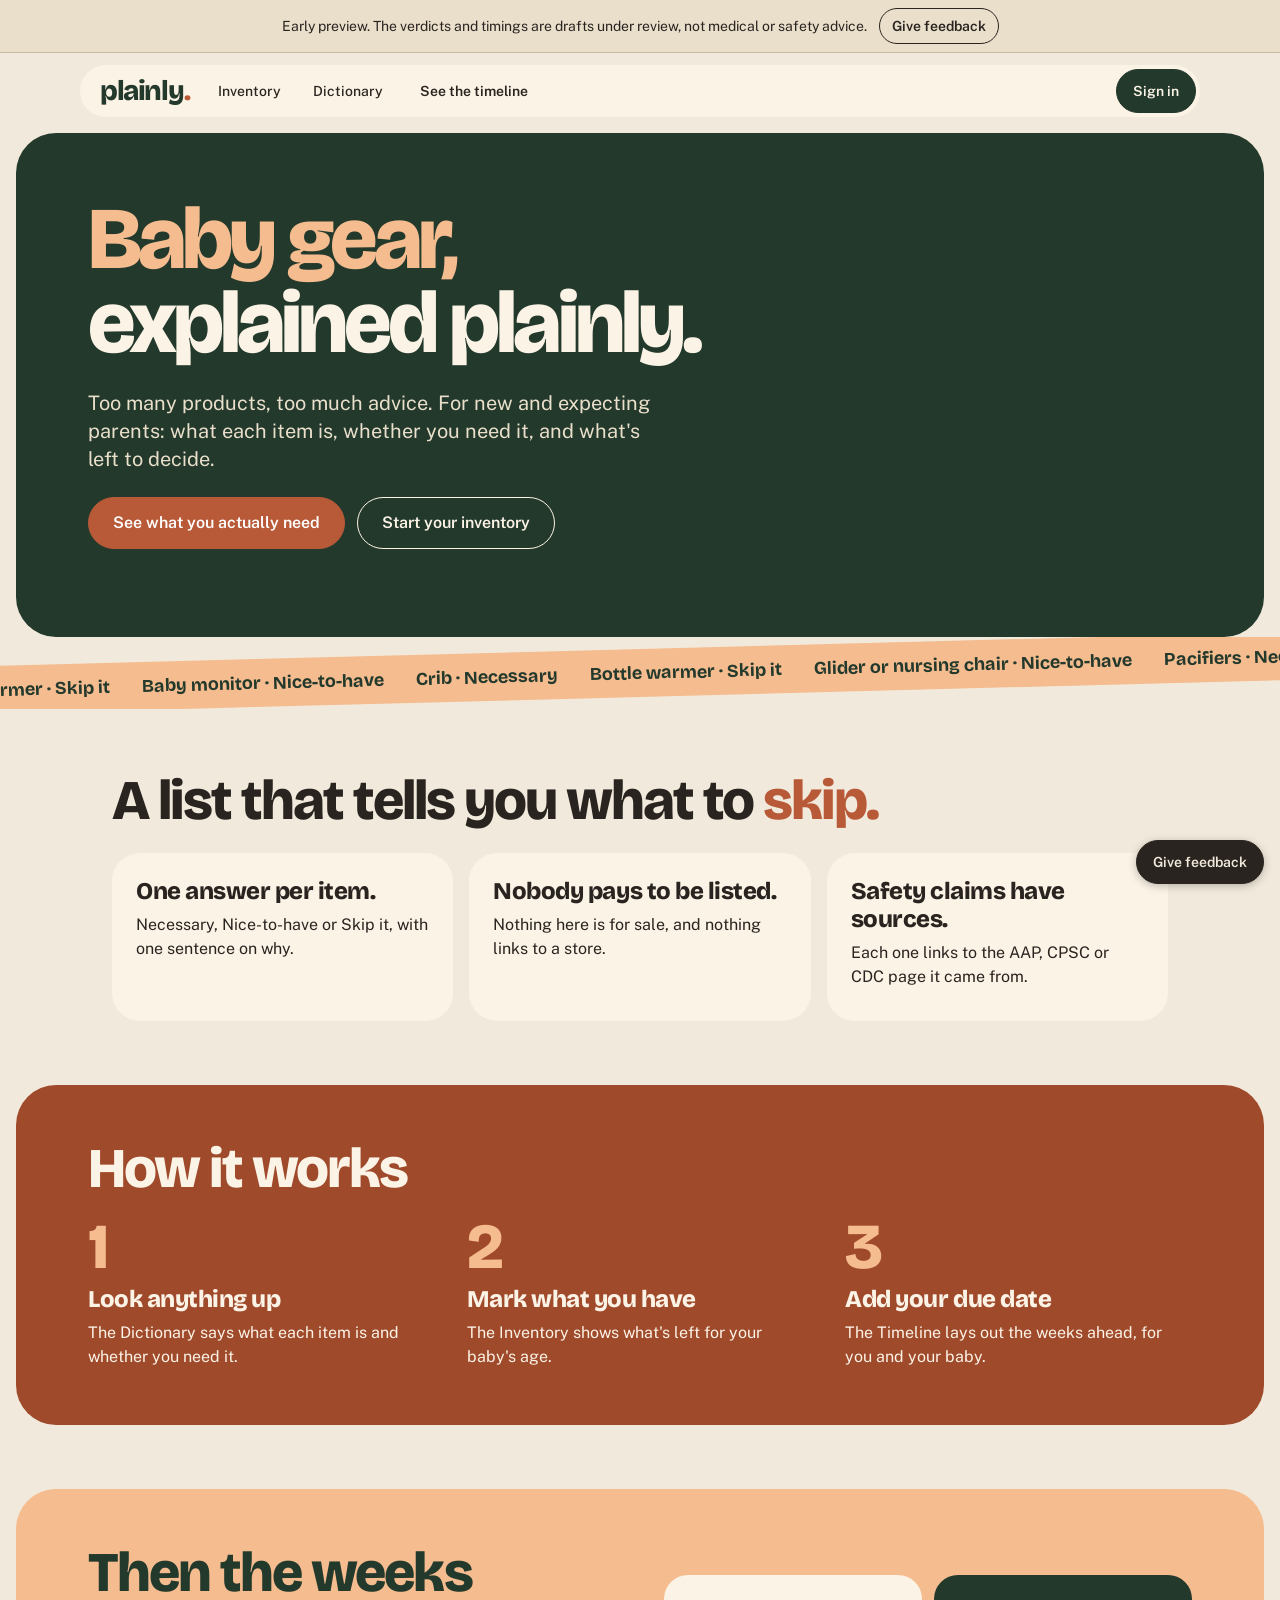
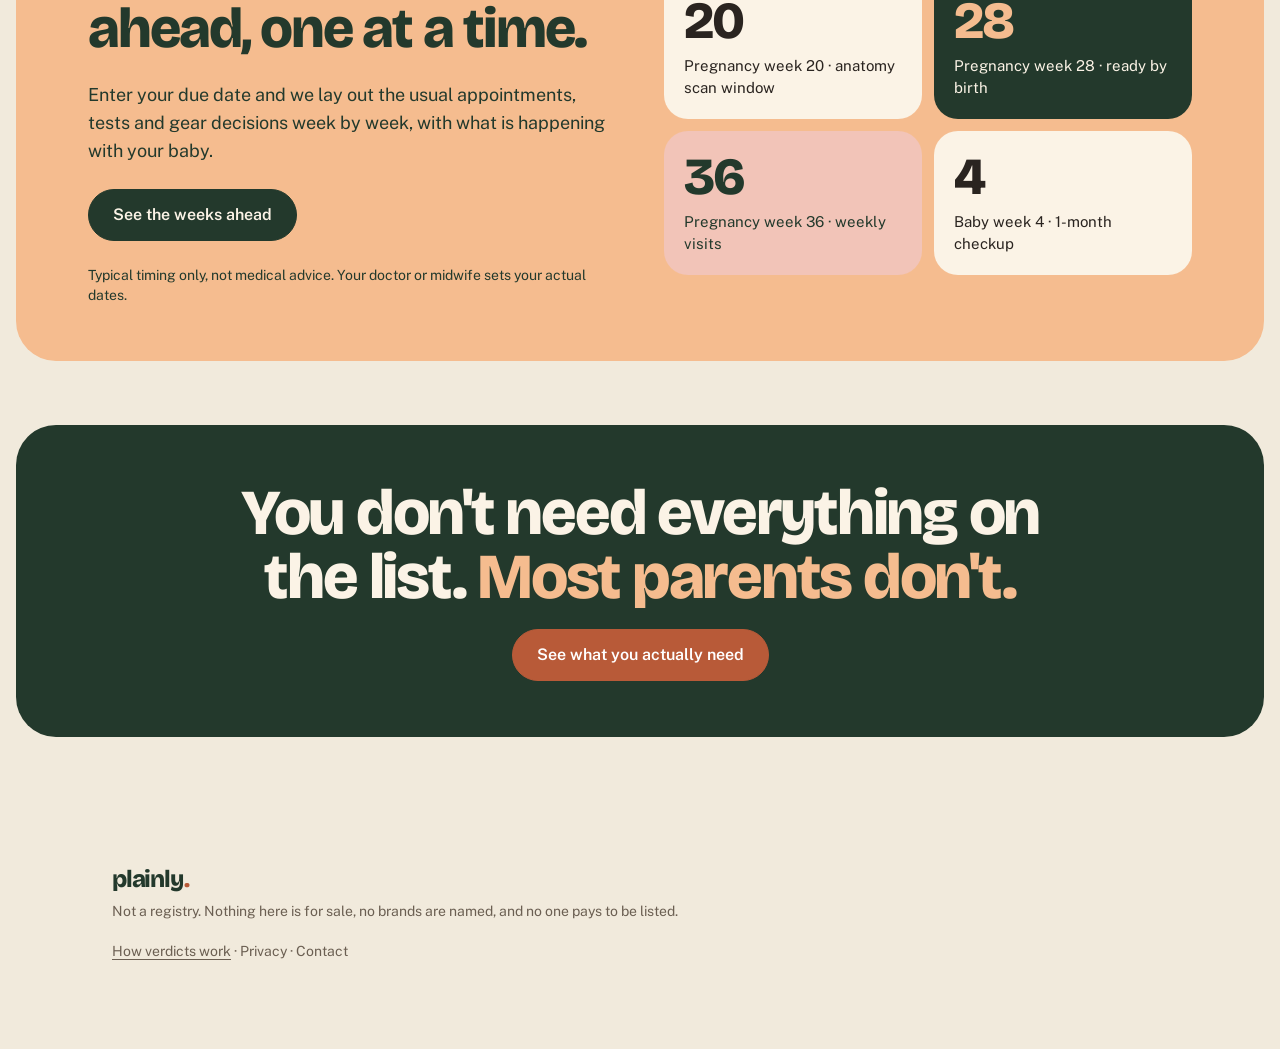
==== commit 932eb4e2: "Brand refresh: Bricolage Grotesque, colour panels per page, pill header, logo A, colour tiles instea" ====
--- a/index.html
+++ b/index.html
@@ -7,23 +7,24 @@
 <meta name="description" content="Baby gear, explained plainly. What each item is, and whether you need it.">
 <style>:root{color-scheme:light} body{margin:0}</style>
 <title>Plainly: Baby gear, explained plainly</title>
-<link rel="icon" type="image/svg+xml" href="data:image/svg+xml,%3Csvg xmlns='http://www.w3.org/2000/svg' viewBox='0 0 64 64'%3E%3Crect width='64' height='64' rx='14' fill='%2333473A'/%3E%3Ctext x='29' y='44' text-anchor='middle' font-family='Georgia,serif' font-weight='700' font-size='44' fill='%23F1EADC'%3Ep%3C/text%3E%3Ccircle cx='48' cy='41' r='5' fill='%23B85A38'/%3E%3C/svg%3E">
+<link rel="icon" type="image/svg+xml" href="data:image/svg+xml,%3Csvg xmlns='http://www.w3.org/2000/svg' viewBox='0 0 64 64'%3E%3Crect width='64' height='64' rx='14' fill='%2323392C'/%3E%3Ctext x='28' y='44' text-anchor='middle' font-family='Arial,Helvetica,sans-serif' font-weight='800' font-size='46' fill='%23F5BC8F'%3Ep%3C/text%3E%3Crect x='44' y='36' width='9' height='9' rx='3' fill='%23FBF3E6'/%3E%3C/svg%3E">
 <link rel="preconnect" href="https://fonts.gstatic.com" crossorigin>
-<link rel="stylesheet" href="https://fonts.googleapis.com/css2?family=Fraunces:opsz,wght,SOFT@9..144,300..600,0..100&family=Public+Sans:wght@400;500;600;700&display=swap">
+<link rel="stylesheet" href="https://fonts.googleapis.com/css2?family=Bricolage+Grotesque:opsz,wght@12..96,400..800&family=Public+Sans:wght@400;500;600;700&display=swap">
 <style>
   /* Sizing follows docs/ux-review-wireframe-sizing-01.md: 44px targets, 8 type sizes (12 14 16 20 28 36 40 56), 4px spacing scale. */
   :root{
     /* Brand palette from docs/brand/brand-core.md section 8: oat base, forest secondary, clay accent, mustard CTA, verdict colors. */
-    --paper:#F1EADC; --raised:#FBF8F2; --w-ink:#2A2420; --w-soft:#6B5F52; --stroke:#C9BCA3; --control:#8C7F6E; --off:#9A8E7E; --fill:#E9DFCB; --fill-2:#DCD0B8;
-    --forest:#33473A; --on-forest:#FBF8F2; --on-forest-soft:#E9DFCB;   /* dark anchor: bands, footer, summary. Never under a clay button (2.2:1) */
+    --paper:#F1EADC; --raised:#FBF3E6; --w-ink:#2A2420; --w-soft:#6B5F52; --stroke:#C9BCA3; --control:#8C7F6E; --off:#9A8E7E; --fill:#E9DFCB; --fill-2:#DCD0B8;
+    --forest:#23392C; --on-forest:#FBF3E6; --on-forest-soft:#E9DFCB;   /* dark anchor: bands, footer, summary. Never under a clay button (2.2:1) */
     --apricot:#F5BC8F; --apricot-100:#FBE3CF;   /* warm light: hero block, Pregnancy era */
+    --terra:#A04A2C; --blush:#F2C4B8;   /* brand refresh (Nov 4): deep terracotta panels (cream text 5.4:1) and an optional blush */
     --mustard:#D9A23A;   /* highlights only, never buttons (brand-core 8) */
     --clay:#B85A38; --clay-hover:#9E4B2E; --on-clay:#FFFFFF;   /* terracotta: priority-1 actions and the logo only */
     --sel:#2A2420; --on-sel:#FBF8F2;   /* selected/pressed states: ink, never brand or verdict colors */
     --r-tag:6px; --r-inner:8px; --r-field:10px; --r-surface:12px; --r-dialog:16px; --r-pill:999px;   /* buttons and chips are pills */
     /* verdict colors: tags only, never on buttons, chips or states. Mustard/gold is reserved for Nice-to-have. */
     --necessary:#3F6B4C; --nice:#7A5C18; --nice-bg:#EFE3C2; --skip:#6B5E50;
-    --font-display:'Fraunces', Georgia, serif;
+    --font-display:'Bricolage Grotesque', 'Public Sans', system-ui, sans-serif;
     --font-body:'Public Sans', system-ui, sans-serif;
     --s2:2px; --s4:4px; --s8:8px; --s12:12px; --s16:16px; --s24:24px; --s32:32px; --s20:20px; --s40:40px; --s48:48px; --s64:64px; --s96:96px;   /* spacing scale; sections breathe at 64 (phone) / 96 (desktop), as on wise.com */
     --gutter:16px;
@@ -406,6 +407,136 @@
     html{scroll-padding-top:78px;}
   }
 
+  /* ===== Brand refresh (Nov 4, from the Hint benchmark): Bricolage Grotesque, colour pairs as panels, pill header ===== */
+  .vb{--w-ink:#2A2420; --w-soft:#6B5F52;}
+  .h1, .vb .h1, .sec-h, .vb .sec-h, .band-h, .vb .band-h, .letter, .grp > h2, .wk-n, .ip-title, .tgrid > .era-l, .tl-detail h2, .closer-line, .vb .closer-line, .vdef dt, .pcard h3, .steps3 h3{font-family:var(--font-display); font-weight:800; font-variation-settings:normal; letter-spacing:-0.035em;}
+  .h1, .vb .h1{font-size:2.75rem; line-height:2.75rem; letter-spacing:-0.045em;}
+  .vb .h1.display{font-size:3.25rem; line-height:3.25rem;}
+  .vb .sec-h.story{font-size:2.25rem; line-height:2.375rem;}
+  .grp > h2{font-size:2rem; line-height:2.25rem;}
+  .wk-n{font-size:2.25rem; line-height:2.25rem;}
+
+  /* header: one cream pill */
+  .hdr{display:block; padding:var(--s12) var(--gutter) var(--s8); padding-top:max(var(--s12), env(safe-area-inset-top, 0px)); border-bottom:0; background:var(--paper);}
+  .hdr-pill{position:relative; max-width:1120px; margin-inline:auto; display:flex; flex-wrap:wrap; align-items:center; gap:var(--s4) var(--s8); background:var(--raised); border-radius:28px; padding:var(--s4) var(--s4) var(--s4) var(--s20);}
+  .logo{font-family:var(--font-display); font-weight:800; font-size:1.75rem; line-height:2.25rem; letter-spacing:-0.05em; color:var(--forest);}
+  .logo .dot, .ftr .flogo .dot{color:var(--clay); margin-left:0.04em;}
+  .authbtn{background:var(--forest); color:var(--on-forest); border-color:var(--forest);}
+  .authbtn:hover{background:var(--forest) !important; opacity:.92;}
+  .acct-menu{right:0; top:calc(100% + 6px);}
+
+  /* full-width colour panels with big rounded corners */
+  .panel{margin-inline:calc(50% - 50cqw + var(--s8)); border-radius:28px; padding:var(--s40) max(var(--s24), calc(50cqw - 568px)); display:grid; gap:var(--s20); align-content:start;}
+  .panel .sub, .panel .sm{margin:0;}
+  .p-forest{background:var(--forest); color:var(--on-forest);} .p-forest .h1, .p-forest .hl2{color:var(--apricot);} .p-forest .sub, .p-forest .sm, .p-forest .lead2{color:var(--on-forest-soft);}
+  .p-terra{background:var(--terra); color:var(--on-forest);} .p-terra .sub, .p-terra .sm, .p-terra .story-sub, .p-terra .cap{color:var(--on-forest);}
+  .p-apricot{background:var(--apricot); color:var(--forest);} .p-apricot .sub, .p-apricot .sm, .p-apricot .story-sub{color:var(--forest);}
+  .p-blush{background:var(--blush); color:var(--forest);} .p-blush .sub{color:var(--forest);}
+  .panel .cap{color:inherit;}
+  .panel .linkbtn{color:inherit;}
+  .p-forest .chip:not(.age):not([aria-pressed="true"]), .p-terra .chip:not([aria-pressed="true"]){background:transparent; color:inherit; border-color:currentColor;}
+  .btn.onpanel{background:transparent; color:var(--on-forest); border-color:var(--on-forest);}
+  .btn.onpanel:hover{background:rgba(251,243,230,.12) !important;}
+  .btn.dark{background:var(--forest); color:var(--on-forest); border-color:var(--forest);}
+  .btn.dark:hover{background:var(--forest) !important; opacity:.92;}
+  .field{border:0; border-radius:var(--r-pill); background:var(--raised); padding:0 var(--s20);}
+  dialog .field{border:1.5px solid var(--control);}
+  .big-field{min-height:52px; font-size:1.0625rem;}
+  .notice{border-radius:24px;}
+
+  /* homepage */
+  .home{gap:var(--s48); padding-top:var(--s8);}
+  .hero-b{padding-block:var(--s48) var(--s64); gap:var(--s24);}
+  .hero-b .h1{color:var(--on-forest);}
+  .how-page .p-forest .sec-h{color:var(--apricot);}
+  .tl-any{background:var(--raised); border-radius:20px;}
+  .hero-b .hl2{display:block;}
+  .hero-b .lead2{max-width:36rem;}
+  .tilt{margin-inline:calc(50% - 50cqw); margin-top:calc(-1 * var(--s64)); overflow:hidden; padding-block:var(--s12); position:relative; z-index:1;}
+  .tilt p{margin:0 calc(-1 * var(--s24)); transform:rotate(-1.5deg); background:var(--apricot); color:var(--forest); padding:var(--s12) 0; white-space:nowrap; display:flex; gap:var(--s32); justify-content:center; font-family:var(--font-display); font-weight:700; font-size:1.125rem; line-height:1.5rem;}
+  .promise3{display:grid; gap:var(--s16);}
+  .pcard{background:var(--raised); border-radius:28px; padding:var(--s24) var(--s24) var(--s32); display:grid; gap:var(--s8); align-content:start;}
+  .pcard h3, .steps3 h3{margin:0; font-size:1.5rem; line-height:1.75rem; letter-spacing:-0.02em;}
+  .pcard p, .steps3 p{margin:0;}
+  .steps3{list-style:none; margin:0; padding:0; display:grid; gap:var(--s32);}
+  .steps3 li{display:grid; gap:var(--s8); align-content:start;}
+  .steps3 .n{font-family:var(--font-display); font-weight:800; font-size:4rem; line-height:3.75rem; letter-spacing:-0.04em; color:var(--apricot);}
+  .split2{grid-template-columns:1fr; align-items:center; gap:var(--s32);}
+  .wtiles{display:grid; grid-template-columns:repeat(2, minmax(0, 1fr)); gap:var(--s12);}
+  .wt{border-radius:24px; padding:var(--s20); display:grid; gap:var(--s8); font-size:.9375rem; line-height:1.375rem;}
+  .wt b{font-family:var(--font-display); font-weight:800; font-size:3.25rem; line-height:3.25rem; letter-spacing:-0.04em;}
+  .wt-cream{background:var(--raised); color:var(--w-ink);} .wt-forest{background:var(--forest); color:var(--on-forest);} .wt-forest b{color:var(--apricot);} .wt-blush{background:var(--blush); color:var(--forest);}
+  .closer2{text-align:center; justify-items:center; padding-block:var(--s64);}
+  .closer2 .closer-line{max-width:52rem;}
+  .p-forest .closer-line{color:var(--on-forest);}
+
+  /* colour tiles instead of stock photos */
+  .tile{display:flex; align-items:center; justify-content:center; font-family:var(--font-display); font-weight:800; letter-spacing:-0.04em; line-height:1;}
+  .tile.ph-thumb{font-size:1.25rem; border-radius:14px;}
+  .tile.ph-big{font-size:5rem; border-radius:24px;}
+  .tl-apricot{background:var(--apricot); color:var(--forest);} .tl-forest{background:var(--forest); color:var(--apricot);} .tl-blush{background:var(--blush); color:var(--forest);}
+  .tl-terra{background:var(--terra); color:var(--on-forest);} .tl-oat{background:var(--fill-2); color:var(--forest);}
+
+  /* inventory */
+  .card{border-radius:28px;}
+  .card.is-have{background:var(--fill);}
+  .stepper{border:0; background:var(--paper);}
+  .stepper button{background:transparent;}
+  .qty-in{border:0; background:transparent; font-family:var(--font-display); font-weight:800; font-size:1.125rem;}
+  .mark{border:0; background:var(--paper); padding:var(--s4); gap:var(--s4);}
+  .mark button{border-radius:var(--r-pill); background:transparent; font-family:var(--font-display); font-weight:700; font-size:.9375rem;}
+  .mark button + button{border-left:0;}
+  .mark button[aria-pressed="true"]{background:var(--forest); color:var(--on-forest);}
+  .card.is-panel{box-shadow:0 0 0 3px var(--forest);}
+
+  /* dictionary */
+  .letter{border-bottom:0; color:var(--terra); font-size:4rem; line-height:4rem; padding:var(--s40) 0 var(--s8);}
+  .item{background:var(--raised); border-bottom:0; border-radius:24px; padding:0 var(--s20); margin-top:var(--s8);}
+  .item .item-head{padding:var(--s16) 0;}
+  .az{gap:var(--s4);}
+  .az button{width:44px; height:44px; border-radius:var(--r-pill); background:var(--raised); text-decoration:none; font-family:var(--font-display); font-weight:800; font-size:1.0625rem;}
+  .az button:hover{background:var(--forest); color:var(--on-forest);}
+
+  /* timeline */
+  .tl{background:transparent; padding:0;}
+  .tl-nav, .tl-any, .tl-detail{margin-inline:0;} .tl-nav{padding-inline:0;}
+  .track{padding-inline:0; scroll-padding-inline:0;}
+  .wk{border-radius:28px;}
+  .t-peach{background:var(--blush); --sec:var(--forest);}
+  .t-paper{background:var(--raised);}
+
+  /* how verdicts work */
+  .how-page{max-width:1120px;}
+  .vdefs{grid-template-columns:1fr;}
+  .vdef{border:0; border-radius:28px; padding:var(--s32); display:grid; gap:var(--s12); align-content:start;}
+  .vdef dt{font-size:2.25rem; line-height:2.375rem;}
+  .vdef dd{margin:0; line-height:1.625rem;}
+  .vdef-nec{background:var(--necessary); color:var(--on-forest);}
+  .vdef-nice{background:var(--nice-bg); color:var(--w-ink);} .vdef-nice dt{color:var(--nice);}
+  .vdef-dep{background:#E5DDD2; color:var(--w-ink);} .vdef-dep dt{color:#4E443A;}
+
+  /* footer: light, with the wordmark */
+  .ftr{background:var(--paper); color:var(--w-soft);}
+  .ftr .flogo{font-family:var(--font-display); font-weight:800; font-size:1.5rem; letter-spacing:-0.05em; color:var(--forest);}
+  .ftr .flink:focus-visible{outline-color:var(--w-ink);}
+
+  @container (min-width: 640px){
+    .hdr-pill{flex-wrap:nowrap; border-radius:var(--r-pill);}
+    .panel{margin-inline:calc(50% - 50cqw + var(--s16)); border-radius:40px; padding-block:var(--s56, 56px);}
+    .h1, .vb .h1{font-size:4.5rem; line-height:4.25rem;}
+    .vb .h1.display{font-size:5.5rem; line-height:5.25rem;}
+    .vb .sec-h.story{font-size:3.5rem; line-height:3.5rem;}
+    .grp > h2{font-size:2.75rem; line-height:2.75rem;}
+    .hero-b{padding-block:var(--s64) 88px;}
+    .promise3{grid-template-columns:repeat(3, minmax(0, 1fr));}
+    .steps3{grid-template-columns:repeat(3, minmax(0, 1fr));}
+    .split2{grid-template-columns:1fr 1fr; gap:var(--s48);}
+    .letter{font-size:6rem; line-height:5.5rem;}
+    .vdefs{grid-template-columns:repeat(3, minmax(0, 1fr));}
+    .vb .closer-line{font-size:4rem; line-height:4rem;}
+    .home{gap:var(--s64);}
+  }
+
   /* standalone extras: draft banner and feedback form (same sizing rules as the prototype: 44px targets, 14px minimum for grey text) */
   .banner{display:flex; flex-wrap:wrap; justify-content:center; align-items:center; gap:var(--s4) var(--s12); padding:var(--s8) var(--s16); border-bottom:1.5px solid var(--stroke); background:var(--fill); color:var(--w-ink); font-size:.875rem; line-height:1.25rem;}
   .banner p{margin:0;}
@@ -930,12 +1061,16 @@
 }
 ;   // stand-in photos (source/mock-images.json), to be replaced by final images
   function itemPhotoId(it){ return (MOCKIMG.items || {})[it.slug] || (MOCKIMG.categories || {})[it.category] || ''; }
+  // Brand refresh (Nov 4): stock photos replaced by colour tiles with the item's initials until the final art is ready.
+  // Decorative: the item's name is always printed next to its tile.
+  var TILES = ['tl-apricot', 'tl-forest', 'tl-blush', 'tl-terra', 'tl-oat'];
+  function initials(name){
+    var w = String(name).split(/[\s-]+/).filter(function(x){ return x && !/^(or|and|of|for)$/i.test(x); });
+    return w.length > 1 ? w[0].charAt(0).toUpperCase() + w[1].charAt(0).toLowerCase() : w[0].charAt(0).toUpperCase() + w[0].charAt(1).toLowerCase();
+  }
   function itemPhoto(it, kind){
-    var id = itemPhotoId(it), w = kind === 'big' ? 800 : 160;
-    if (!id) return '<i class="img ' + kind + '" aria-hidden="true"></i>';
-    var src = 'https://images.unsplash.com/' + id + '?auto=format&fit=crop&w=' + w + '&q=70';
-    // thumbnails sit next to the item name, so they are decorative; the large one gets a short description
-    return '<span class="ph ph-' + kind + '"><img src="' + esc(src) + '" alt="' + (kind === 'big' ? esc('Stand-in photo: ' + it.name) : '') + '" loading="' + (kind === 'big' ? 'eager' : 'lazy') + '"></span>';
+    var h = 0; for (var i = 0; i < it.slug.length; i++) h = (h * 31 + it.slug.charCodeAt(i)) >>> 0;
+    return '<span class="ph ph-' + kind + ' tile ' + TILES[h % TILES.length] + '" aria-hidden="true"><span>' + esc(initials(it.name)) + '</span></span>';
   }
   function pagePhoto(key, cls){
     var m = (MOCKIMG.pages || {})[key]; if (!m) return '';
@@ -1059,7 +1194,7 @@
       : '<button type="button" class="authbtn" data-action="signin-open">Sign in</button>';
     var menu = (S.signedIn && U.acct)
       ? '<div class="acct-menu"><span class="sm">name@example.com</span><button type="button" class="btn" data-action="signout">Sign out</button></div>' : '';
-    $('#hdr').innerHTML = '<button type="button" class="logo" data-nav="home" aria-label="Plainly, home">plainly<span class="dot">.</span></button><nav aria-label="Main">' + nav('inventory', 'Inventory') + nav('dictionary', 'Dictionary') + cta + '</nav>' + auth + menu;
+    $('#hdr').innerHTML = '<div class="hdr-pill"><button type="button" class="logo" data-nav="home" aria-label="Plainly, home">plainly<span class="dot">.</span></button><nav aria-label="Main">' + nav('inventory', 'Inventory') + nav('dictionary', 'Dictionary') + cta + '</nav>' + auth + menu + '</div>';
   }
 
   function detailHTML(it, ctx){
@@ -1166,40 +1301,48 @@
   function photo(m, cls){ return '<span class="ph ' + (cls || '') + '"><img src="' + esc(m.src) + '" alt="' + esc(m.alt) + '" loading="' + (cls === 'ph-hero' ? 'eager' : 'lazy') + '"></span>'; }
 
   function renderHomeB(){
-    var picks = ['car-seat','baby-monitor','wipe-warmer'].map(function(s){ return BY[s]; }).filter(Boolean);
+    var ticker = ['car-seat','wipe-warmer','baby-monitor','crib','bottle-warmer','glider','pacifiers','crib-bumpers'].map(function(sl){ return BY[sl]; }).filter(Boolean)
+      .map(function(it){ return '<span>' + esc(it.name) + ' · ' + esc(VERD[it.verdict].label) + '</span>'; }).join('');
     $('#view').innerHTML = '<section class="page home">' +
-      '<div class="hero-grid"><div class="hero-copy"><h1 class="h1 display" tabindex="-1">Baby gear, explained <span class="hl">plainly.</span></h1>' +
+      '<div class="panel p-forest hero-b"><h1 class="h1 display" tabindex="-1"><span class="hl2">Baby gear,</span> explained plainly.</h1>' +
       '<p class="lead2">' + esc(HERO_LEAD) + '</p>' +
-      '<div class="actions"><button type="button" class="btn primary big" data-nav="dictionary">See what you actually need</button><button type="button" class="btn secondary big" data-nav="inventory">Start your inventory</button></div></div>' +
-      '<div class="hero-photo">' + photo(MOCK.hero, 'ph-hero') + '</div></div>' +
-      '<section class="band band-forest" aria-labelledby="nr-h"><h2 id="nr-h" class="band-h">Not a registry.</h2><p>Nothing here is for sale, and there\'s nothing to send to grandma. This is for you, to figure out what you actually need.</p></section>' +
-      '<section class="sec" aria-labelledby="verd-h"><h2 id="verd-h" class="sec-h story">It starts with a straight answer&hellip;</h2>' +
-      '<p class="story-sub one-line">Every item gets one verdict and one sentence why. No hedging, no &ldquo;it depends.&rdquo;</p>' +
-      '<div class="cards3">' + picks.map(function(it){ return '<div class="mini">' + (MOCK[it.slug] ? photo(MOCK[it.slug], 'ph-card') : '<i class="img tint" aria-hidden="true"></i>') + '<span class="name">' + esc(it.name) + '</span>' + chip(it) + '<span class="sm">' + esc(it.desc) + '</span></div>'; }).join('') + '</div></section>' +
-      '<section class="sec how split" aria-labelledby="how-h"><div class="split-copy"><h2 id="how-h" class="sec-h story">&hellip;then the weeks ahead, one at a time.</h2>' +
-      '<p class="story-sub">Enter your due date and we lay out the usual appointments, tests and gear decisions week by week, with what is happening with your baby. You and your partner see the same weeks.</p>' +
-      '<div class="actions"><button type="button" class="btn cta big" data-nav="timeline">' + HOME_CTA + '</button></div>' +
-      '<p class="sm">Typical timing only, not medical advice. Your doctor or midwife sets your actual dates.</p></div>' + photo(MOCK.weeks, 'ph-weeks') + '</section>' +
-      '<section class="sec closer">' + '<p class="closer-line">You don\'t need everything on the list. <span class="hl">Most parents don\'t.</span></p></section></section>';
+      '<div class="actions"><button type="button" class="btn primary big" data-nav="dictionary">See what you actually need</button><button type="button" class="btn onpanel big" data-nav="inventory">Start your inventory</button></div></div>' +
+      '<div class="tilt" aria-label="Examples of verdicts"><p>' + ticker + '</p></div>' +
+      '<section class="sec" aria-labelledby="pr-h"><h2 id="pr-h" class="sec-h story">A list that tells you what to <span class="hl">skip.</span></h2>' +
+      '<div class="promise3"><div class="pcard"><h3>One answer per item.</h3><p>Necessary, Nice-to-have or Skip it, with one sentence on why.</p></div>' +
+      '<div class="pcard"><h3>Nobody pays to be listed.</h3><p>Nothing here is for sale, and nothing links to a store.</p></div>' +
+      '<div class="pcard"><h3>Safety claims have sources.</h3><p>Each one links to the AAP, CPSC or CDC page it came from.</p></div></div></section>' +
+      '<section class="panel p-terra" aria-labelledby="how-h"><h2 id="how-h" class="sec-h story">How it works</h2><ol class="steps3">' +
+      '<li><span class="n">1</span><h3>Look anything up</h3><p>The Dictionary says what each item is and whether you need it.</p></li>' +
+      '<li><span class="n">2</span><h3>Mark what you have</h3><p>The Inventory shows what\'s left for your baby\'s age.</p></li>' +
+      '<li><span class="n">3</span><h3>Add your due date</h3><p>The Timeline lays out the weeks ahead, for you and your baby.</p></li></ol></section>' +
+      '<section class="panel p-apricot split2" aria-labelledby="wk-h"><div class="split-copy"><h2 id="wk-h" class="sec-h story">Then the weeks ahead, one at a time.</h2>' +
+      '<p class="story-sub">Enter your due date and we lay out the usual appointments, tests and gear decisions week by week, with what is happening with your baby.</p>' +
+      '<div class="actions"><button type="button" class="btn dark big" data-nav="timeline">' + HOME_CTA + '</button></div>' +
+      '<p class="sm">Typical timing only, not medical advice. Your doctor or midwife sets your actual dates.</p></div>' +
+      '<div class="wtiles" aria-hidden="true"><div class="wt wt-cream"><b>20</b><span>Pregnancy week 20 · anatomy scan window</span></div><div class="wt wt-forest"><b>28</b><span>Pregnancy week 28 · ready by birth</span></div>' +
+      '<div class="wt wt-blush"><b>36</b><span>Pregnancy week 36 · weekly visits</span></div><div class="wt wt-cream"><b>4</b><span>Baby week 4 · 1-month checkup</span></div></div></section>' +
+      '<section class="panel p-forest closer2"><p class="closer-line">You don\'t need everything on the list. <span class="hl2">Most parents don\'t.</span></p>' +
+      '<div class="actions"><button type="button" class="btn primary big" data-nav="dictionary">See what you actually need</button></div></section></section>';
   }
 
   function renderVerdicts(){
     var def = [['necessary', 'Most families use it, and there is no simple substitute. Legal and safety requirements always land here.'],
       ['nice-to-have', 'It makes life easier for many parents, but you will be fine without it. Worth borrowing, or waiting to see if you want it.'],
       ['skip-it', 'Something you already own does the job, or most parents stop using it quickly. If you already have one, that is fine. A few items are here because safety guidance advises against them. Those carry a clear safety note, and you should not use them.']];
-    $('#view').innerHTML = '<section class="page how-page"><div class="how-intro"><div><h1 class="h1" tabindex="-1">How verdicts work</h1><p class="sub">Every item gets one verdict and one sentence explaining it. Here is what each one means.</p></div>' + pagePhoto('verdicts', 'ph-how') + '</div>' +
-      '<dl class="vdefs">' + def.map(function(d){ return '<div class="box vdef vdef-' + VERD[d[0]].cls + '"><dt>' + chip({verdict:d[0]}) + '</dt><dd>' + esc(d[1]) + '</dd></div>'; }).join('') + '</dl>' +
-      '<section class="band band-forest band-left" aria-labelledby="vp-h"><h2 id="vp-h" class="band-h">What we promise</h2><ul class="plain-list"><li>Nothing here is for sale, and nothing links to a store.</li><li>No one pays to be listed, and no one pays to change a verdict.</li><li>Safety and legal claims link to their source, such as the AAP, CPSC or CDC.</li></ul></section>' +
+    $('#view').innerHTML = '<section class="page how-page"><div class="panel p-blush"><h1 class="h1" tabindex="-1">How verdicts work</h1><p class="sub">Every item gets one verdict and one sentence explaining it. Here is what each one means.</p></div>' +
+      '<dl class="vdefs">' + def.map(function(d){ return '<div class="vdef vdef-' + VERD[d[0]].cls + '"><dt>' + esc(VERD[d[0]].label) + '</dt><dd>' + esc(d[1]) + '</dd></div>'; }).join('') + '</dl>' +
+      '<section class="panel p-forest" aria-labelledby="vp-h"><h2 id="vp-h" class="sec-h story">What we promise</h2><ol class="steps3"><li><span class="n">1</span><h3>Nothing here is for sale, and nothing links to a store.</h3></li><li><span class="n">2</span><h3>No one pays to be listed, and no one pays to change a verdict.</h3></li><li><span class="n">3</span><h3>Safety and legal claims link to their source, such as the AAP, CPSC or CDC.</h3></li></ol></section>' +
       '<section class="sec" aria-labelledby="vr-h"><h2 id="vr-h" class="sec-h">Sources and review</h2><p class="box">' + esc(REVIEW_NOTE) + '</p></section></section>';
   }
 
   function renderDictionary(){
     var chips = [['all','All'],['necessary','Necessary'],['nice-to-have','Nice-to-have'],['skip-it', VERD['skip-it'].label]].map(function(c){
       return '<button type="button" class="chip" data-dv="' + c[0] + '" aria-pressed="' + (U.dv === c[0]) + '">' + esc(c[1]) + '</button>'; }).join('');
-    $('#view').innerHTML = '<section class="page"><div><h1 class="h1" tabindex="-1">Dictionary</h1><p class="sub">What each item is and what it does, with a plain verdict. Tap an item to see more.</p></div>' +
-      '<div class="controls"><div class="field-wrap" style="grid-column:1/-1"><label class="sr" for="dq">Search the dictionary</label><input id="dq" class="field" type="search" placeholder="Search items" value="' + esc(U.dq) + '" autocomplete="off"></div>' +
+    $('#view').innerHTML = '<section class="page"><div class="panel p-apricot"><h1 class="h1" tabindex="-1">Dictionary</h1><p class="sub">What each item is and what it does, with a plain verdict. Tap an item to see more.</p>' +
+      '<div class="controls"><div class="field-wrap" style="grid-column:1/-1"><label class="sr" for="dq">Search the dictionary</label><input id="dq" class="field big-field" type="search" placeholder="Search items" value="' + esc(U.dq) + '" autocomplete="off"></div>' +
       '<div class="chips" role="group" aria-label="Filter by verdict">' + chips + '</div>' +
-      '<p class="sm" id="dcount" aria-live="polite"></p></div><div class="az" id="az" aria-label="Jump to a letter"></div><div id="dlist"></div></section>';
+      '<p class="sm" id="dcount" aria-live="polite"></p></div></div><div class="az" id="az" aria-label="Jump to a letter"></div><div id="dlist"></div></section>';
     renderDictList();
   }
 
@@ -1228,9 +1371,10 @@
       return '<button type="button" class="chip" data-iv="' + v[0] + '" aria-pressed="' + (U.iv === v[0]) + '">' + esc(v[1]) + '</button>'; }).join('');
     var catChips = [['all', 'All']].concat(CAT_ORDER.map(function(c){ return [c, CAT[c]]; })).map(function(c){
       return '<button type="button" class="chip" data-ic="' + c[0] + '" aria-pressed="' + (U.ic === c[0]) + '">' + esc(c[1]) + '</button>'; }).join('');
-    $('#view').innerHTML = '<section class="page"><div><h1 class="h1" tabindex="-1">Inventory</h1><p class="sub">Add what you already have. Pick your baby\'s age to see what\'s in use then.</p></div>' +
-      '<div class="inv-ctl"><div><span class="cap ctl-label" id="age-label">Baby\'s age</span><div class="chips" role="group" aria-labelledby="age-label">' + ageChips + '</div>' +
-      '<p class="sm" style="margin-top:8px">' + esc(STAGE_HELP[S.age]) + '</p></div>' +
+    $('#view').innerHTML = '<section class="page"><div class="panel p-forest"><h1 class="h1" tabindex="-1">Inventory</h1><p class="sub">Add what you already have. Pick your baby\'s age to see what\'s in use then.</p>' +
+      '<div><span class="cap ctl-label" id="age-label">Baby\'s age</span><div class="chips" role="group" aria-labelledby="age-label">' + ageChips + '</div>' +
+      '<p class="sm" style="margin-top:8px">' + esc(STAGE_HELP[S.age]) + '</p></div></div>' +
+      '<div class="inv-ctl">' +
       '<div><span class="cap ctl-label" id="cat-label">Category</span><div class="chips" role="group" aria-labelledby="cat-label">' + catChips + '</div></div>' +
       '<div class="inv-row"><div><span class="cap ctl-label" id="show-label">Show</span><div class="chips" role="group" aria-labelledby="show-label">' + views + '</div></div>' +
       '<div><label class="sr" for="iq">Search items</label><input id="iq" class="field" type="search" placeholder="Search items" value="' + esc(U.iq) + '" autocomplete="off"></div></div></div>' +
@@ -1575,12 +1719,12 @@
     var chip = function(attr, val, label, on){ return '<button type="button" class="chip" ' + attr + '="' + val + '" aria-pressed="' + on + '">' + label + '</button>'; };
     var views = chip('data-tlv', 'all', 'Timeline', U.tlView === 'all') + chip('data-tlv', 'week', 'This week', U.tlView === 'week');
     var cats = [['all', 'All'], ['visit', 'Visits'], ['test', 'Tests'], ['gear', 'Gear decisions']].map(function(c){ return chip('data-tlc', c[0], c[1], U.tlCat === c[0]); }).join('');
-    $('#view').innerHTML = '<section class="page tlpage"><div><h1 class="h1" tabindex="-1">' + TL_NAME + '</h1>' +
-      '<p class="sub">Week by week: what is usually on for you, and what is happening with your baby.</p></div>' +
-      '<p class="notice">' + esc(TLW.intro || 'Typical timing only, not medical advice. Your doctor or midwife sets your actual dates.') + '</p>' +
+    $('#view').innerHTML = '<section class="page tlpage"><div class="panel p-terra"><h1 class="h1" tabindex="-1">' + TL_NAME + '</h1>' +
+      '<p class="sub">Week by week: what is usually on for you, and what is happening with your baby.</p>' +
       '<div class="opt datebox"><label for="tl-due" class="cap">Due date</label><div class="daterow"><input id="tl-due" class="field" type="date" value="' + esc(S.due) + '">' +
       (S.due ? '<button type="button" class="linkbtn" data-action="tl-clear">Clear</button>' : '') + '</div>' +
-      '<p class="sm">Optional. It adds dates to each week and marks this week. In this prototype it is saved on this device only.</p><p class="sm" id="due-note" aria-live="polite">' + dueNote(due, now) + '</p></div>' +
+      '<p class="sm">Optional. It adds dates to each week and marks this week. In this prototype it is saved on this device only.</p><p class="sm" id="due-note" aria-live="polite">' + dueNote(due, now) + '</p></div></div>' +
+      '<p class="notice">' + esc(TLW.intro || 'Typical timing only, not medical advice. Your doctor or midwife sets your actual dates.') + '</p>' +
       '<div class="controls tlctl"><div class="chips" role="group" aria-label="Show">' + cats + '</div>' + '</div>' +
       '<div id="tlbody">' + weeksBody(now, due) + '</div></section>';
     scrollToWeek(now, false);
